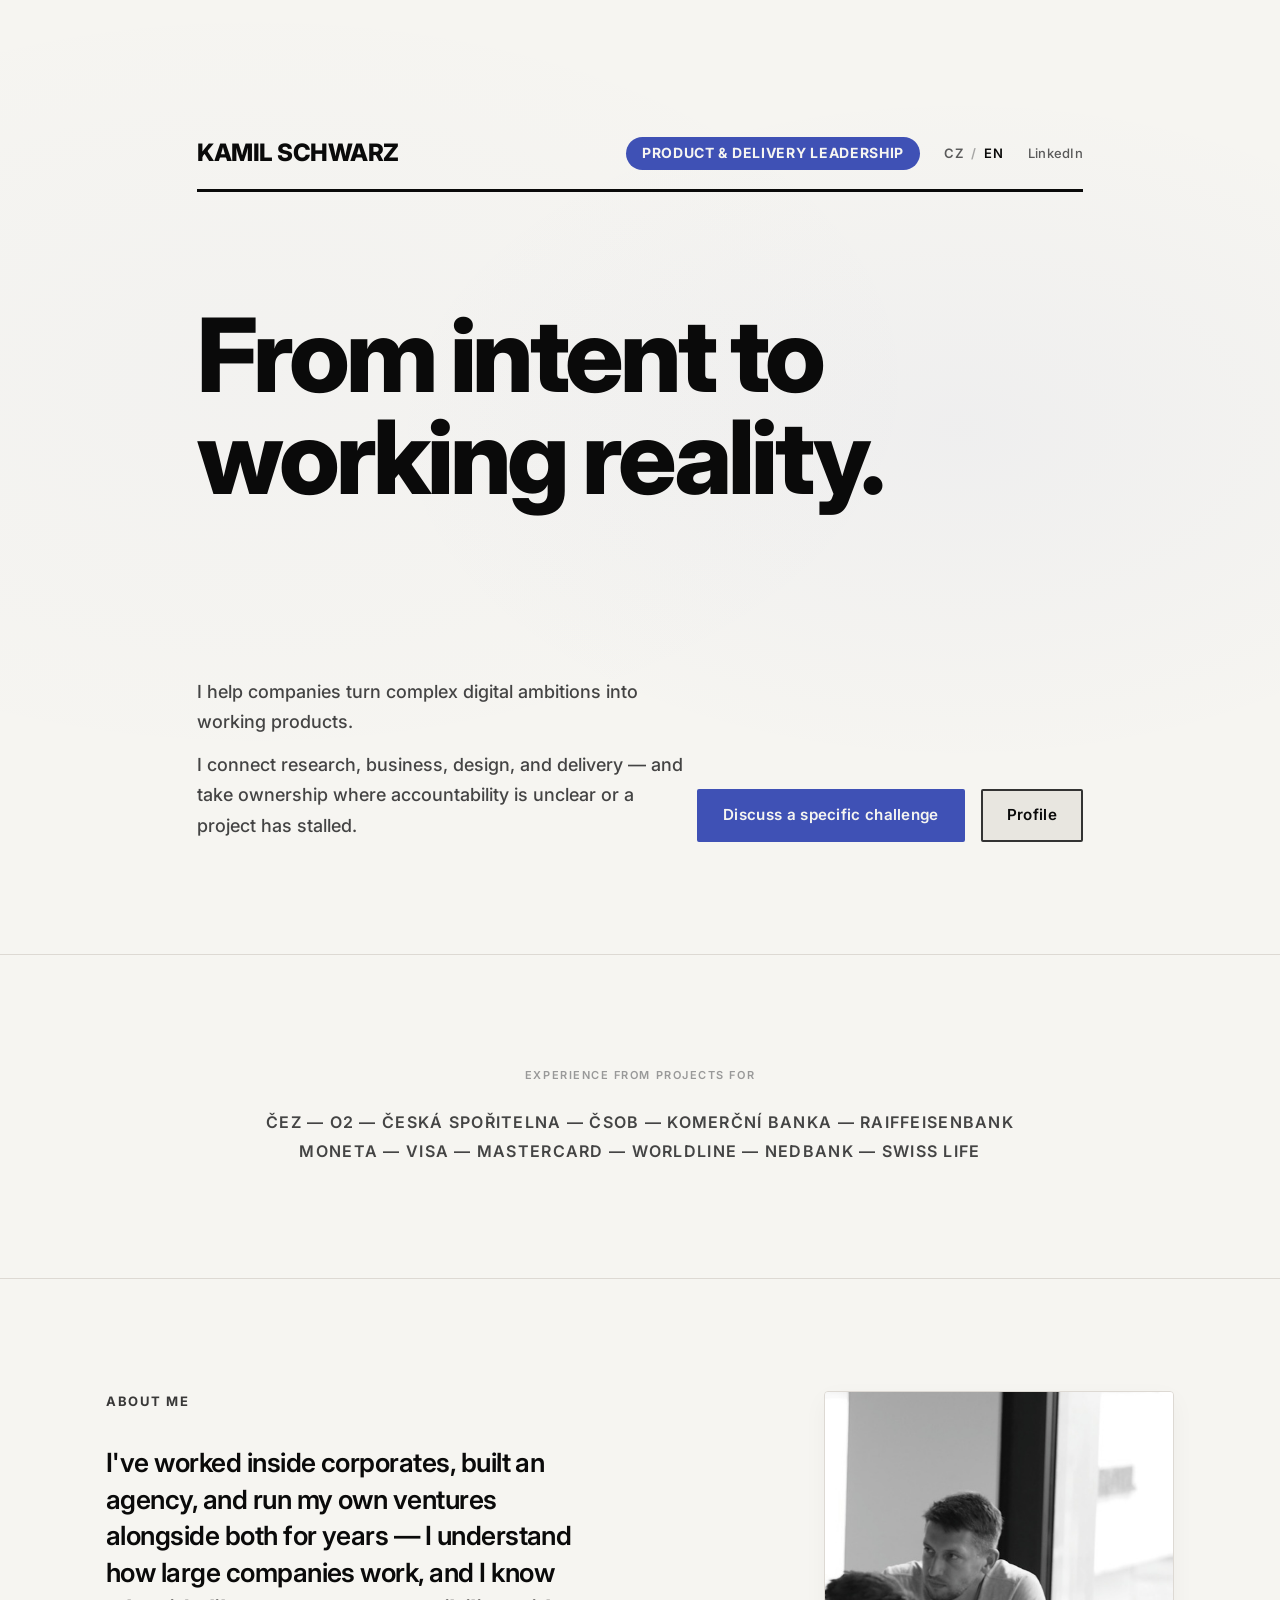
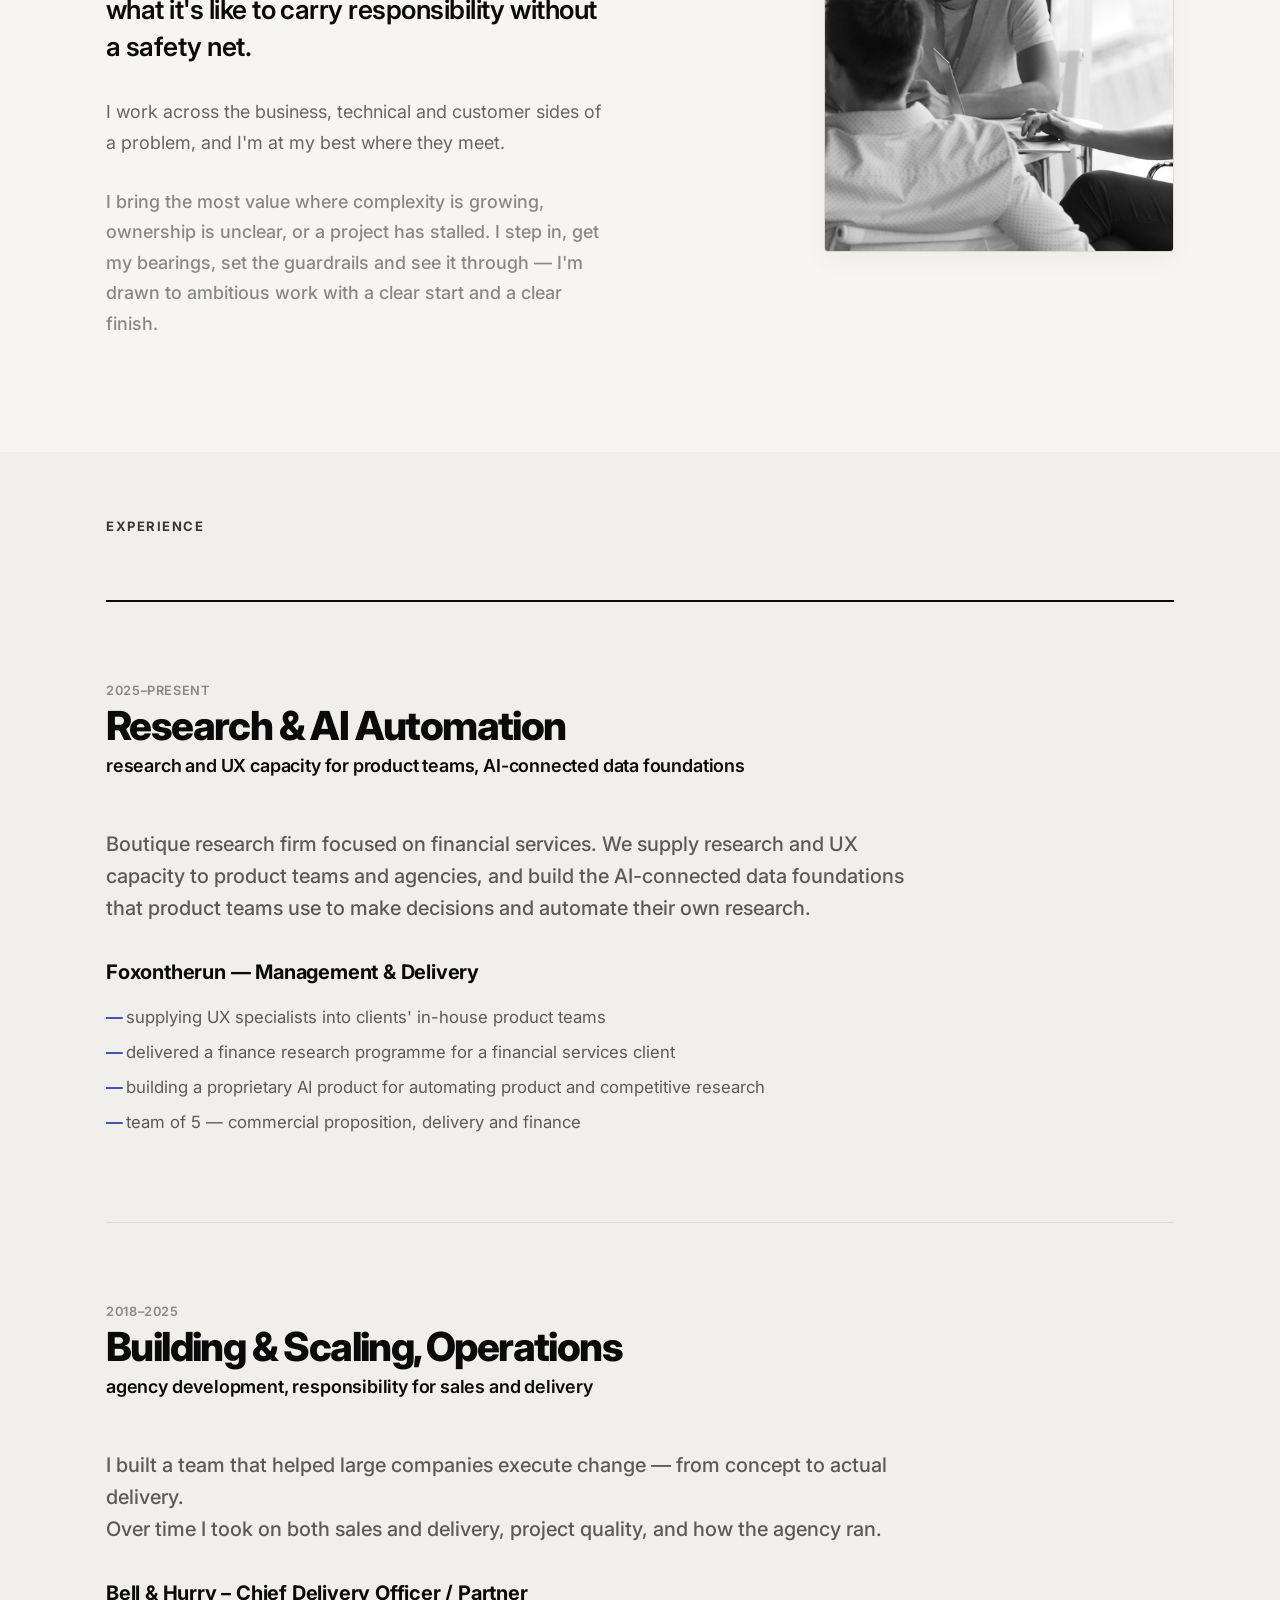
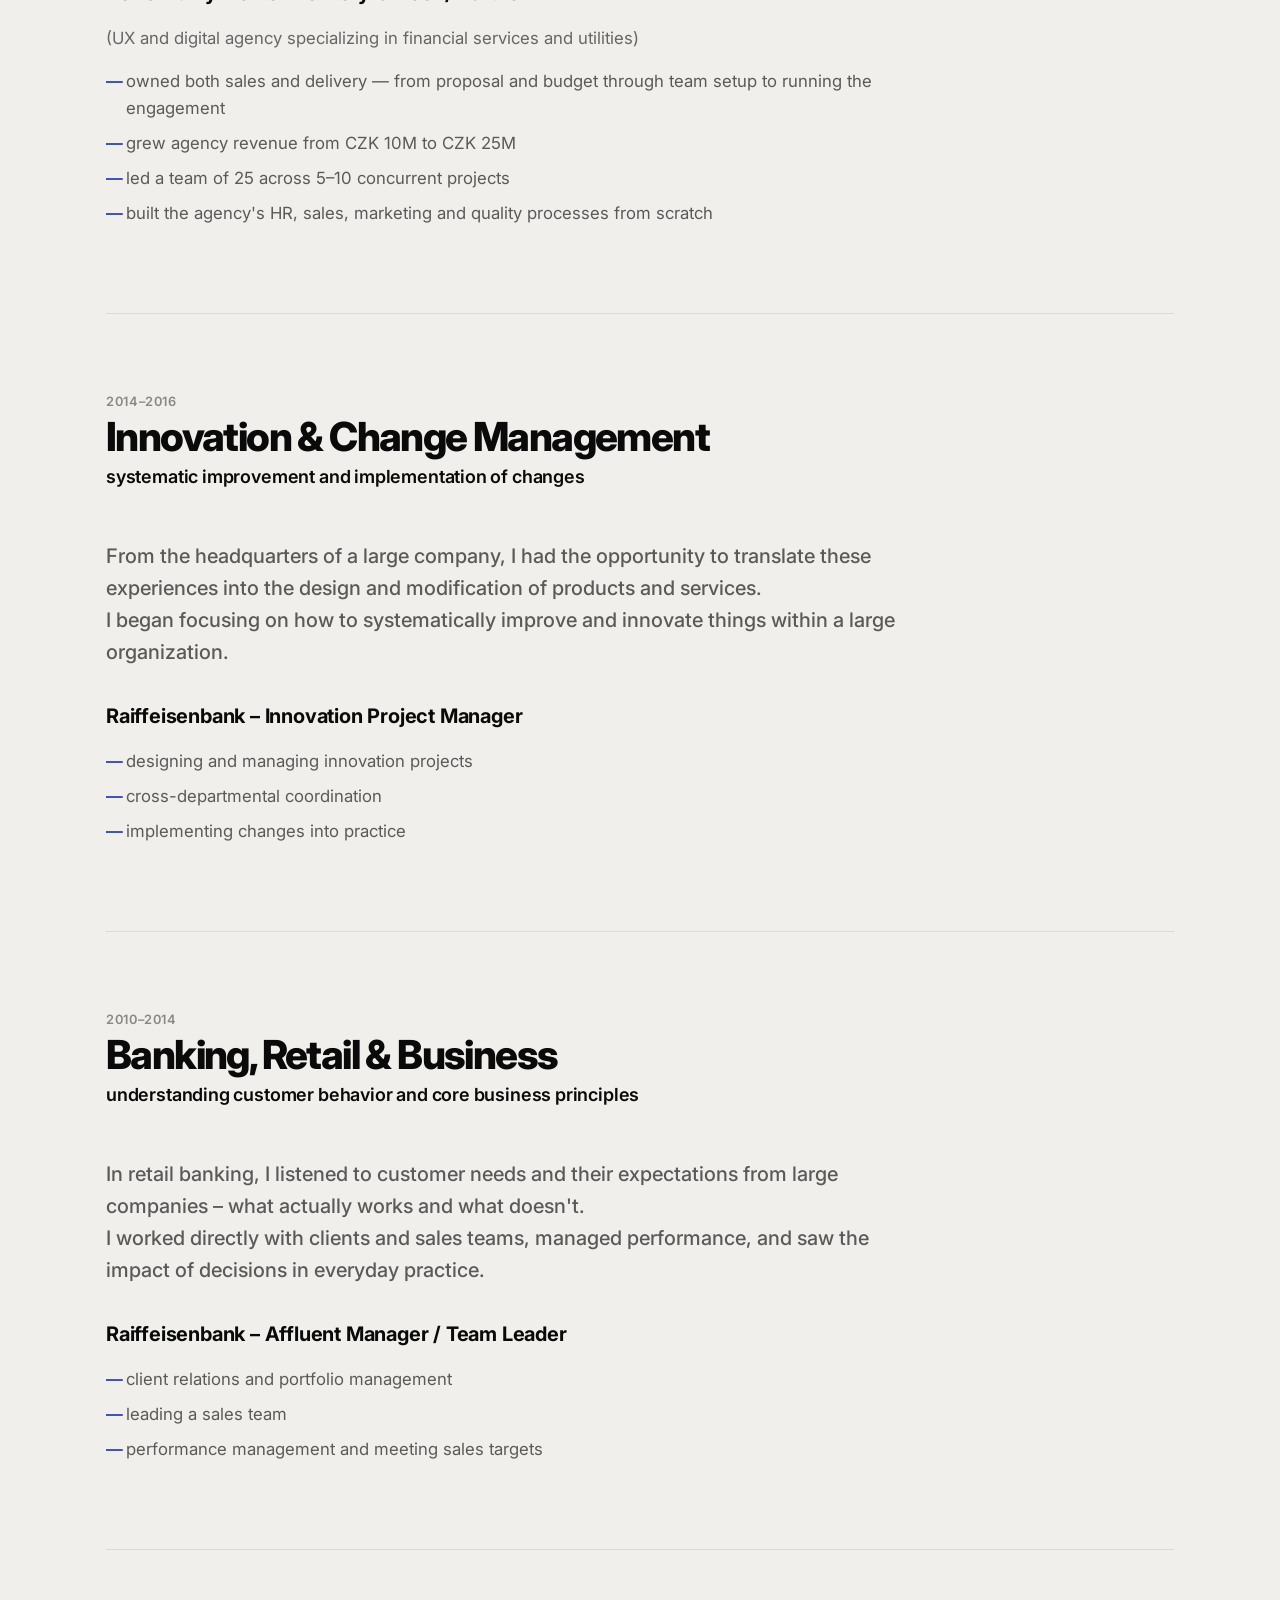
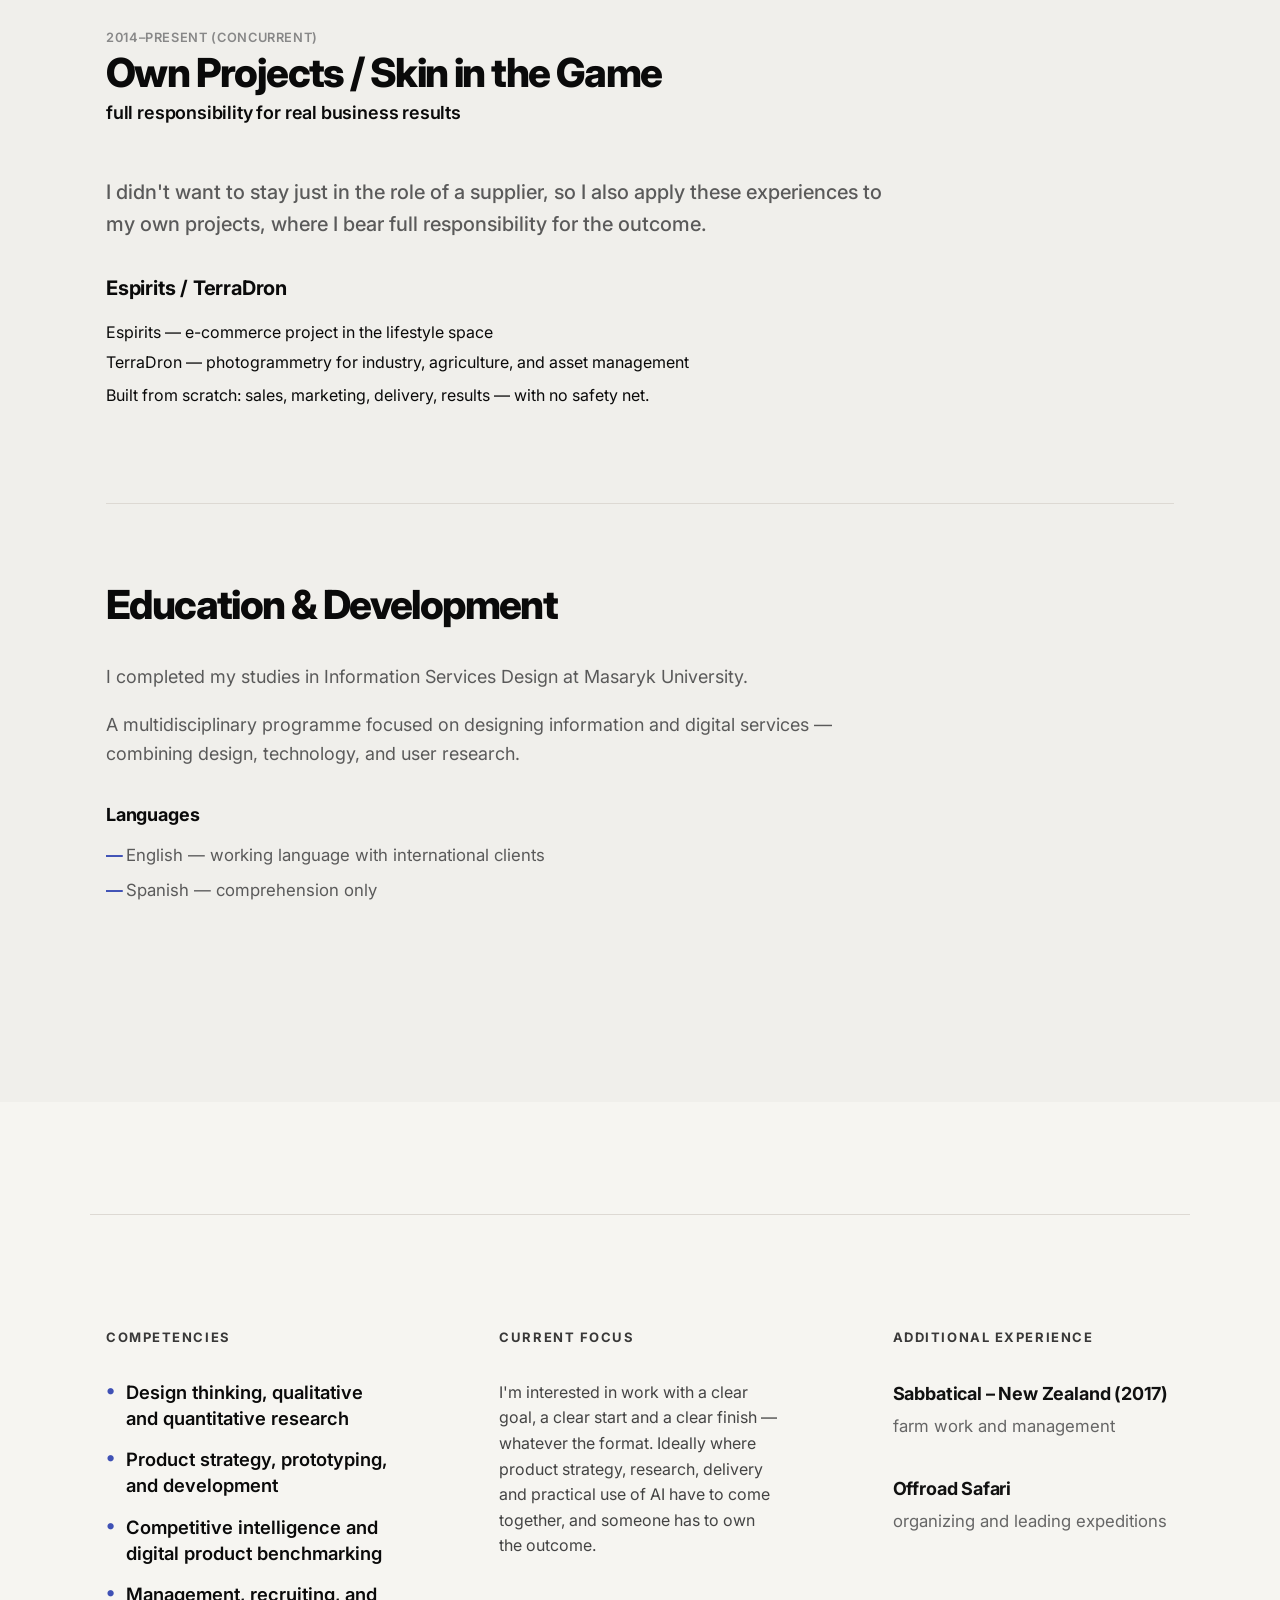
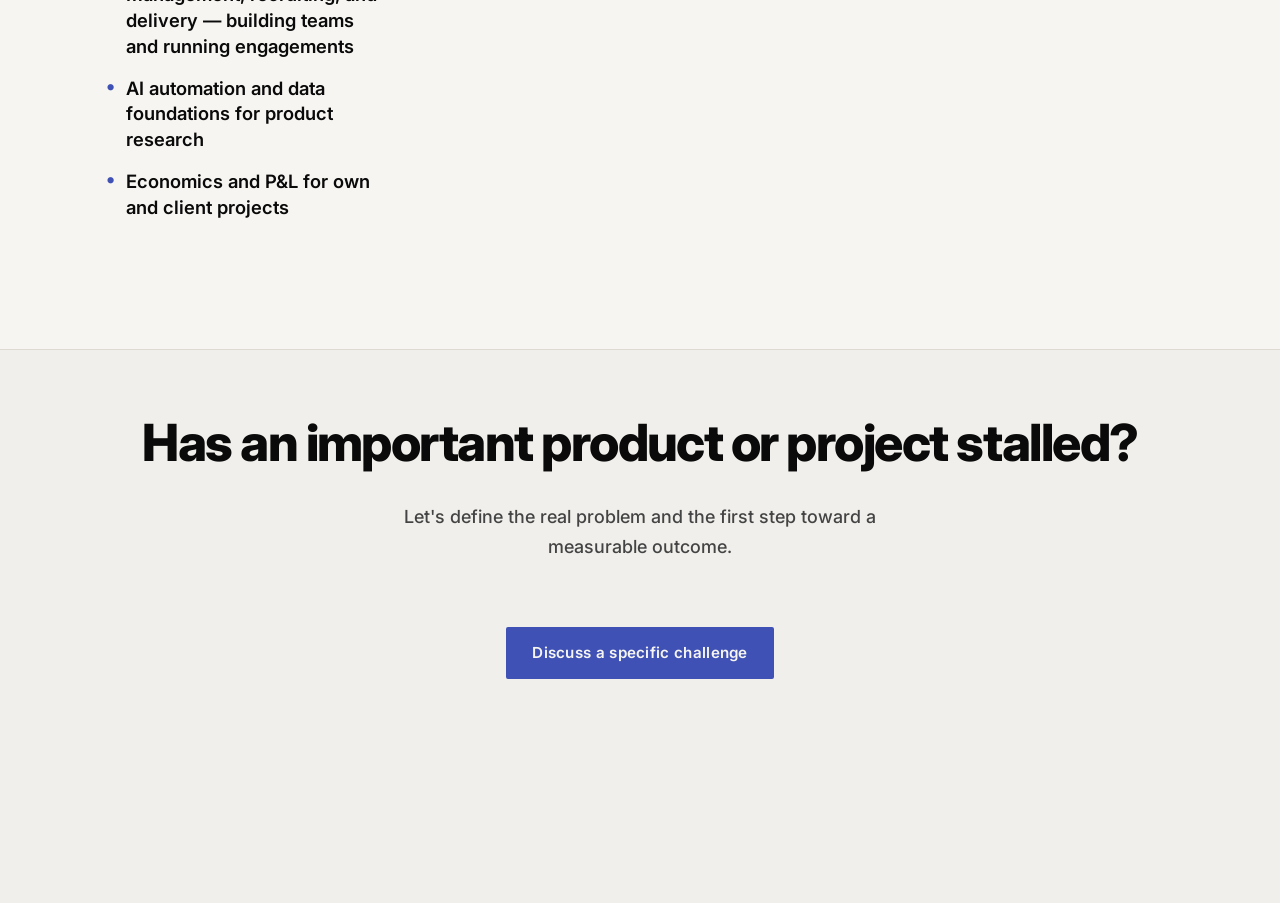
==== en.html @ e29d5cd9 "Přejmenovat titul u Foxontherun, odstranit case-study bullet u Bell & Hurry Titul pozice u Foxonther" ====
<!DOCTYPE html>
<html lang="en">

<head>
    <meta charset="UTF-8">
    <meta name="viewport" content="width=device-width, initial-scale=1.0">
    <title>Kamil Schwarz — From intent to working reality</title>
    <meta name="description"
        content="I help companies turn complex digital ambitions into working products by connecting research, business, design and delivery.">

    <meta property="og:title" content="Kamil Schwarz — From intent to working reality">
    <meta property="og:description"
        content="I help companies turn complex digital ambitions into working products by connecting research, business, design and delivery.">
    <meta property="og:image" content="https://www.kamilschwarz.com/og-image.svg">
    <meta property="og:image:width" content="1200">
    <meta property="og:image:height" content="630">
    <meta property="og:url" content="https://www.kamilschwarz.com/en.html">
    <meta property="og:type" content="website">

    <link rel="preconnect" href="https://fonts.googleapis.com">
    <link rel="preconnect" href="https://fonts.gstatic.com" crossorigin>
    <link href="https://fonts.googleapis.com/css2?family=Inter:wght@400;500;600;700;800&display=swap" rel="stylesheet">
    <link rel="stylesheet" href="style.css">
    <link rel="icon" type="image/svg+xml" href="favicon.svg">
</head>

<body>
    <!-- Hero Section -->
    <section class="section hero" id="hero">
        <div class="container">
            <div class="hero-header">
                <span class="name">Kamil Schwarz</span>
                <div class="header-right">
                    <span class="role-badge">Product & Delivery Leadership</span>
                    <div class="lang-switcher print-hide">
                        <a href="index.html">CZ</a>
                        <span class="separator">/</span>
                        <a href="en.html" class="active">EN</a>
                    </div>
                    <a href="https://www.linkedin.com/in/kamilschwarz/" target="_blank" rel="noopener noreferrer"
                        class="header-link print-hide">LinkedIn</a>
                </div>
            </div>

            <h1 class="headline">From intent to<br>working reality.</h1>

            <div class="hero-footer">
                <div class="hero-desc">
                    <p>I help companies turn complex digital ambitions into working products.</p>
                    <p>I connect research, business, design, and delivery — and take ownership where accountability is
                        unclear or a project has stalled.</p>
                </div>
                <div class="hero-actions print-hide">
                    <a href="mailto:schwarz.kamil@gmail.com?subject=Inquiry from portfolio website"
                        class="btn btn-primary">Discuss a specific challenge</a>
                    <a href="#career" class="btn btn-secondary">Profile</a>
                </div>
            </div>
        </div>
    </section>

    <!-- Credibility Strip -->
    <section class="credibility-strip print-hide">
        <div class="container">
            <p class="credibility-label">Experience from projects for</p>
            <p class="credibility-names">
                <span class="cred-row">ČEZ — O2 — Česká spořitelna — ČSOB — Komerční banka — Raiffeisenbank</span>
                <span class="cred-row-sep"> — </span>
                <span class="cred-row">Moneta — Visa — Mastercard — Worldline — Nedbank — Swiss Life</span>
            </p>
        </div>
    </section>

    <!-- About Section -->
    <section class="section about" id="about">
        <div class="container about-layout">
            <div class="about-text">
                <h2 class="section-title">About me</h2>
                <div class="text-block-large">
                    <p>I've worked inside corporates, built an agency, and run my own ventures alongside both for
                        years — I understand how large companies work, and I know what it's like to carry
                        responsibility without a safety net.</p>
                    <p>I work across the business, technical and customer sides of a problem, and I'm at my best
                        where they meet.</p>
                    <p>I bring the most value where complexity is growing, ownership is unclear, or a project has
                        stalled. I step in, get my bearings, set the guardrails and see it through — I'm drawn to
                        ambitious work with a clear start and a clear finish.</p>
                </div>
            </div>
            <div class="about-photo">
                <img src="kamil-meeting.jpg" alt="Kamil Schwarz portrait">
            </div>
        </div>
    </section>

    <!-- Career / Profesní vývoj -->
    <section class="section career" style="padding-top: var(--space-lg);">
        <div class="container">
            <h2 class="section-title mb-large" id="career">Experience</h2>

            <div class="career-timeline">
                <!-- Block 1: Current role -->
                <div class="career-block">
                    <div class="career-meta">
                        <span class="career-year">2025–present</span>
                        <h3 class="career-topic">Research & AI Automation</h3>
                        <p class="career-sublabel">research and UX capacity for product teams, AI-connected data
                            foundations</p>
                    </div>
                    <div class="career-content">
                        <p class="career-focus">Boutique research firm focused on financial services. We supply
                            research and UX capacity to product teams and agencies, and build the AI-connected data
                            foundations that product teams use to make decisions and automate their own research.</p>

                        <div class="career-role">
                            <h4 class="role-title">Foxontherun — Management & Delivery</h4>
                            <ul class="role-list">
                                <li>supplying UX specialists into clients' in-house product teams</li>
                                <li>delivered a finance research programme for a financial services client</li>
                                <li>building a proprietary AI product for automating product and competitive research
                                </li>
                                <li>team of 5 — commercial proposition, delivery and finance</li>
                            </ul>
                        </div>
                    </div>
                </div>

                <!-- Block 2 -->
                <div class="career-block">
                    <div class="career-meta">
                        <span class="career-year">2018–2025</span>
                        <h3 class="career-topic">Building & Scaling, Operations</h3>
                        <p class="career-sublabel">agency development, responsibility for sales and delivery</p>
                    </div>
                    <div class="career-content">
                        <p class="career-focus">I built a team that helped large companies execute change — from
                            concept to actual delivery.<br>Over time I took on both sales and delivery, project
                            quality, and how the agency ran.</p>

                        <div class="career-role">
                            <h4 class="role-title">Bell & Hurry – Chief Delivery Officer / Partner</h4>
                            <p class="role-description" style="margin-top: 0.25rem;">(UX and digital agency specializing
                                in financial services and utilities)</p>
                            <ul class="role-list">
                                <li>owned both sales and delivery — from proposal and budget through team setup to
                                    running the engagement</li>
                                <li>grew agency revenue from CZK 10M to CZK 25M</li>
                                <li>led a team of 25 across 5–10 concurrent projects</li>
                                <li>built the agency's HR, sales, marketing and quality processes from scratch</li>
                            </ul>
                        </div>
                    </div>
                </div>

                <!-- Block 3 -->
                <div class="career-block">
                    <div class="career-meta">
                        <span class="career-year">2014–2016</span>
                        <h3 class="career-topic">Innovation & Change Management</h3>
                        <p class="career-sublabel">systematic improvement and implementation of changes</p>
                    </div>
                    <div class="career-content">
                        <p class="career-focus">From the headquarters of a large company, I had the opportunity to
                            translate these experiences into the design and modification of products and services.<br>I
                            began focusing on how to systematically improve and innovate things within a large
                            organization.</p>

                        <div class="career-role">
                            <h4 class="role-title">Raiffeisenbank – Innovation Project Manager</h4>
                            <ul class="role-list">
                                <li>designing and managing innovation projects</li>
                                <li>cross-departmental coordination</li>
                                <li>implementing changes into practice</li>
                            </ul>
                        </div>
                    </div>
                </div>

                <!-- Block 4 -->
                <div class="career-block">
                    <div class="career-meta">
                        <span class="career-year">2010–2014</span>
                        <h3 class="career-topic">Banking, Retail & Business</h3>
                        <p class="career-sublabel">understanding customer behavior and core business principles</p>
                    </div>
                    <div class="career-content">
                        <p class="career-focus">In retail banking, I listened to customer needs and their expectations
                            from large companies – what actually works and what doesn't.<br>I worked directly with
                            clients and sales teams, managed performance, and saw the impact of decisions in everyday
                            practice.</p>

                        <div class="career-role">
                            <h4 class="role-title">Raiffeisenbank – Affluent Manager / Team Leader</h4>
                            <ul class="role-list">
                                <li>client relations and portfolio management</li>
                                <li>leading a sales team</li>
                                <li>performance management and meeting sales targets</li>
                            </ul>
                        </div>
                    </div>
                </div>

                <!-- Block 5: Parallel ventures -->
                <div class="career-block">
                    <div class="career-meta">
                        <span class="career-year">2014–present (concurrent)</span>
                        <h3 class="career-topic">Own Projects / Skin in the Game</h3>
                        <p class="career-sublabel">full responsibility for real business results</p>
                    </div>
                    <div class="career-content">
                        <p class="career-focus">I didn't want to stay just in the role of a supplier, so I also apply
                            these experiences to my own projects, where I bear full responsibility for the outcome.</p>

                        <div class="career-role">
                            <h4 class="role-title">Espirits / TerraDron</h4>
                            <div class="role-list" style="padding-left: 0; list-style: none;">
                                <p style="margin-bottom: 0.25rem;">Espirits — e-commerce project in the lifestyle space
                                </p>
                                <p style="margin-bottom: 0.5rem;">TerraDron — photogrammetry for industry,
                                    agriculture, and asset management</p>
                                <p>Built from scratch: sales, marketing, delivery, results — with no safety net.</p>
                            </div>
                        </div>
                    </div>
                </div>
                <!-- Block 6: Education -->
                <div class="career-block education-block">
                    <div class="career-meta">
                        <h3 class="career-topic">Education & Development</h3>
                    </div>
                    <div class="career-content">
                        <div class="text-block-regular">
                            <p>I completed my studies in Information Services Design at Masaryk University.</p>
                            <p>A multidisciplinary programme focused on designing information and digital services —
                                combining design, technology, and user research.</p>
                        </div>

                        <div class="mt-medium">
                            <h4 class="role-title-small">Languages</h4>
                            <ul class="role-list">
                                <li>English — working language with international clients</li>
                                <li>Spanish — comprehension only</li>
                            </ul>
                        </div>
                    </div>
                </div>

            </div>
        </div>
    </section>

    <!-- Skills, Details & Focus -->
    <section class="section skills-section" id="skills">
        <div class="container skills-grid">
            <div class="cap-group page-break-avoid">
                <h2 class="section-title">Competencies</h2>
                <ul class="clean-bullet-list">
                    <li>Design thinking, qualitative and quantitative research</li>
                    <li>Product strategy, prototyping, and development</li>
                    <li>Competitive intelligence and digital product benchmarking</li>
                    <li>Management, recruiting, and delivery — building teams and running engagements</li>
                    <li>AI automation and data foundations for product research</li>
                    <li>Economics and P&L for own and client projects</li>
                </ul>
            </div>

            <div class="cap-group page-break-avoid">
                <h2 class="section-title">Current Focus</h2>
                <div style="margin-top: 1rem; color: var(--color-text-body, #444); line-height: 1.6;">
                    <p>I'm interested in work with a clear goal, a clear start and a clear finish — whatever the
                        format. Ideally where product strategy, research, delivery and practical use of AI have to
                        come together, and someone has to own the outcome.</p>
                </div>
            </div>

            <div class="cap-group page-break-avoid">
                <h2 class="section-title">Additional Experience</h2>
                <div class="exp-item">
                    <h4 class="role-title-small">Sabbatical – New Zealand (2017)</h4>
                    <p class="role-description">farm work and management</p>
                </div>
                <div class="exp-item">
                    <h4 class="role-title-small">Offroad Safari</h4>
                    <p class="role-description">organizing and leading expeditions</p>
                </div>
            </div>
        </div>
    </section>

    <!-- Contact Section -->
    <section class="section contact" id="contact">
        <div class="container text-center page-break-avoid">
            <h2 class="headline-medium">Has an important product or project stalled?</h2>
            <div class="hero-desc" style="margin: 1.5rem auto 2.5rem; text-align: center; max-width: none;">
                <p style="margin: 0 auto; color: #444; font-weight: 500;">Let's define the real problem and the first
                    step toward a measurable outcome.</p>
            </div>
            <div class="contact-links print-hide">
                <a href="mailto:schwarz.kamil@gmail.com?subject=Inquiry from portfolio website"
                    class="btn btn-primary btn-large">Discuss a specific challenge</a>
            </div>
            <div class="print-only">
                <p>schwarz.kamil@gmail.com | linkedin.com/in/kamilschwarz</p>
            </div>
        </div>
    </section>

    <script>
        // Reveal on Scroll
        const observer = new IntersectionObserver((entries) => {
            entries.forEach(entry => {
                if (entry.isIntersecting) {
                    entry.target.classList.add('visible');
                    observer.unobserve(entry.target); // Reveal only once
                }
            });
        }, { threshold: 0.1, rootMargin: '0px 0px -50px 0px' });

        document.querySelectorAll('.section:not(.hero)').forEach(section => {
            section.classList.add('reveal');
            observer.observe(section);
        });

        // Hero Headline Subtle Parallax
        const headline = document.querySelector('.headline');
        let requestRef;
        let mouseX = 0; let mouseY = 0;

        document.addEventListener('mousemove', (e) => {
            // Keep the movement extremely subtle, max a few pixels to prevent distraction
            mouseX = (window.innerWidth / 2 - e.pageX) / 90;
            mouseY = (window.innerHeight / 2 - e.pageY) / 90;
            if (!requestRef) {
                requestRef = requestAnimationFrame(updateParallax);
            }
        });

        function updateParallax() {
            headline.style.transform = `translate3d(${mouseX}px, ${mouseY}px, 0)`;
            requestRef = null;
        }
    </script>
</body>

</html>
---- style.css ----
/* Custom Properties */
:root {
    --bg-color: #f6f5f1;
    --bg-alt: #f0efeb;
    --text-color: #0a0a0a;
    --text-muted: #5a5a5a;
    --accent-color: #3F51B5;
    --accent-hover: #3344A0;
    --accent-subtle: rgba(63, 81, 181, 0.10);
    --border-color: #ddd9d3;

    --space-xs: 0.5rem;
    --space-sm: 1rem;
    --space-md: 2rem;
    --space-lg: 4rem;
    --space-xl: 7rem;

    --font-sans: 'Inter', -apple-system, BlinkMacSystemFont, "Segoe UI", Roboto, Helvetica, Arial, sans-serif;
}

/* Reset and Base */
* {
    margin: 0;
    padding: 0;
    box-sizing: border-box;
}

html {
    scroll-behavior: smooth;
}

body {
    font-family: var(--font-sans);
    background-color: var(--bg-color);
    color: var(--text-color);
    line-height: 1.6;
    -webkit-font-smoothing: antialiased;
    -moz-osx-font-smoothing: grayscale;
}

p {
    margin-bottom: 1rem;
}

a {
    color: inherit;
    text-decoration: none;
}

/* Typography */
.headline {
    font-size: clamp(3.5rem, 8vw, 7.5rem);
    font-weight: 800;
    line-height: 1.0;
    letter-spacing: -0.04em;
    margin-bottom: calc(var(--space-xl) * 1.5);
    max-width: 900px;
    will-change: transform;
    transition: transform 0.35s cubic-bezier(0.2, 0.8, 0.2, 1), letter-spacing 0.4s ease;
}

.headline:hover {
    letter-spacing: -0.035em;
}

.headline-medium {
    font-size: clamp(2rem, 4vw, 3.5rem);
    font-weight: 800;
    line-height: 1.1;
    letter-spacing: -0.03em;
    margin-bottom: var(--space-md);
}

.section-title {
    font-size: 0.8125rem;
    text-transform: uppercase;
    letter-spacing: 0.12em;
    font-weight: 700;
    color: var(--text-color);
    /* Increased contrast */
    margin-bottom: var(--space-md);
    opacity: 0.8;
    scroll-margin-top: 4rem;
    /* Ensures headers don't hit the top of the viewport */
}

.mb-large {
    margin-bottom: var(--space-lg);
}

.mb-medium {
    margin-bottom: var(--space-md);
}

.mt-medium {
    margin-top: var(--space-md);
}

/* Layout */
.container {
    max-width: 1100px;
    margin: 0 auto;
    padding: 0 var(--space-sm);
}

.section {
    padding: var(--space-xl) 0;
}

.layout-split {
    display: flex;
    gap: var(--space-xl);
}

.split-left {
    flex: 1;
}

.split-right {
    flex: 2;
}

@media (max-width: 900px) {
    .layout-split {
        flex-direction: column;
        gap: var(--space-lg);
    }
}

/* Base text */
.text-block-large {
    max-width: 500px;
    /* Refined width */
}

.text-block-large p {
    font-size: 1.125rem;
    /* Following paragraphs smaller */
    font-weight: 400;
    line-height: 1.7;
    /* Increased line-height */
    color: #666;
    /* Secondary paragraph color */
    margin-bottom: 1.75rem;
    /* ~28px vertical rhythm */
}

.text-block-large p:first-child {
    font-size: clamp(1.35rem, 2.2vw, 1.65rem);
    font-weight: 600;
    /* Semi-bold */
    line-height: 1.4;
    letter-spacing: -0.02em;
    color: var(--text-color);
    /* Dominant */
    margin-bottom: 2rem;
}

.text-block-large p:last-child {
    font-weight: 500;
    color: #888;
    /* Conclusion visually lighter */
    margin-bottom: 0;
}

.text-block-regular p {
    font-size: 1.125rem;
    color: var(--text-muted);
    margin-bottom: 1.25rem;
}

/* Subtle keyword hover */
.text-keyword {
    transition: color 0.25s ease;
    cursor: default;
}

.text-keyword:hover {
    color: var(--accent-color);
}

/* Hero */
.hero {
    min-height: 65vh;
    display: flex;
    flex-direction: column;
    justify-content: flex-start;
    padding-top: calc(var(--space-xl) * 1.2);
    position: relative;
    background: radial-gradient(ellipse 70% 55% at 75% 45%, rgba(63, 81, 181, 0.04) 0%, transparent 65%),
        radial-gradient(ellipse 80% 60% at 20% 40%, rgba(63, 81, 181, 0.02) 0%, transparent 70%),
        var(--bg-color);
}

.hero-separator {
    height: 1px;
    background: linear-gradient(90deg, transparent, rgba(44, 62, 80, 0.15), transparent);
    margin: 0;
    border: none;
}

/* Credibility Strip */
.credibility-strip {
    padding: calc(var(--space-lg) * 1.75) 0;
    text-align: center;
    background-color: var(--bg-color);
    border-top: 1px solid var(--border-color);
    border-bottom: 1px solid var(--border-color);
}

.credibility-label {
    font-size: 0.6875rem;
    text-transform: uppercase;
    letter-spacing: 0.14em;
    font-weight: 600;
    color: #999;
    margin-bottom: 1.5rem;
}

.credibility-names {
    font-size: 1rem; /* Reduced by ~13% */
    letter-spacing: 0.08em;
    text-transform: uppercase;
    font-weight: 600;
    color: #444;
    line-height: 1.8;
    margin-bottom: 0;
}

.cred-row {
    display: block;
}

.cred-row-sep {
    display: none;
}

@media (max-width: 900px) {
    .credibility-names {
        line-height: 2;
    }
    .cred-row, .cred-row-sep {
        display: inline;
    }
}

.hero-header {
    display: flex;
    justify-content: space-between;
    align-items: center;
    margin-bottom: var(--space-xl);
    border-bottom: 3px solid var(--text-color);
    padding-bottom: var(--space-sm);
}

.header-right {
    display: flex;
    align-items: center;
    gap: 1.5rem;
}

.lang-switcher {
    font-size: 0.8125rem;
    font-weight: 600;
    letter-spacing: 0.05em;
    color: var(--text-muted);
}

.lang-switcher a {
    color: inherit;
    text-decoration: none;
    transition: color 0.2s ease;
}

.lang-switcher a:hover {
    color: var(--accent-color);
}

.lang-switcher a.active {
    color: var(--text-color);
}

.lang-switcher .separator {
    margin: 0 0.25rem;
    opacity: 0.5;
}

.header-link {
    font-size: 0.8125rem;
    font-weight: 500;
    color: var(--text-muted);
    text-decoration: none;
    transition: color 0.2s ease;
    letter-spacing: 0.02em;
}

.header-link:hover {
    color: var(--accent-color);
}

.hero-header .name {
    font-weight: 800;
    font-size: 1.5rem;
    letter-spacing: -0.02em;
    text-transform: uppercase;
}

.hero-header .role-badge {
    font-size: 0.875rem;
    font-weight: 700;
    text-transform: uppercase;
    letter-spacing: 0.05em;
    background: var(--accent-color);
    color: #f6f5f1;
    padding: 0.35rem 1rem;
    border-radius: 100px;
}

.hero-footer {
    display: flex;
    justify-content: space-between;
    align-items: flex-end;
    margin-top: var(--space-lg);
}

.hero-desc p {
    max-width: 500px;
    font-size: 1.125rem;
    font-weight: 500;
    color: #444;
    line-height: 1.7;
    margin-bottom: 0.75rem;
}

.hero-desc p:last-child {
    margin-bottom: 0;
}

.hero-actions {
    display: flex;
    gap: 1rem;
}

@media (max-width: 900px) {
    .hero-footer {
        flex-direction: column;
        align-items: flex-start;
        gap: var(--space-lg);
    }
}

/* About Section Additions */
.about-layout {
    display: flex;
    align-items: flex-start;
    justify-content: space-between;
    gap: var(--space-xl);
}

.about-text {
    flex: 1;
    max-width: 500px;
}

.about-photo {
    flex: 0 0 auto;
}

.about-photo img {
    display: block;
    width: 350px;
    height: auto;
    border-radius: 4px; /* subtle and minimal */
    border: 1px solid var(--border-color); /* subtle soft neutral gray outline */
    box-shadow: 0 8px 24px rgba(0, 0, 0, 0.04);
}

@media (max-width: 900px) {
    .about-layout {
        flex-direction: column;
        gap: 0;
    }
    
    .about-text {
        display: contents;
    }
    
    .about-text .section-title {
        order: 1;
        width: 100%;
        margin-bottom: var(--space-md);
    }
    
    .about-photo {
        order: 2;
        width: 100%;
        margin-bottom: var(--space-lg);
    }
    
    .about-text .text-block-large {
        order: 3;
        width: 100%;
    }
    
    .about-photo img {
        width: 100%;
        max-width: 100%;
    }
}

/* Section Tonal Variation */
.about {
    background-color: var(--bg-color);
}

.career {
    background-color: var(--bg-alt);
}

.skills-section {
    background-color: var(--bg-color);
}

.contact {
    background-color: var(--bg-alt);
}

/* Career Timeline */
.career-timeline {
    display: flex;
    flex-direction: column;
    border-top: 2px solid var(--text-color);
}

@media (hover: hover) {

    /* Subtle fade on sibling elements for a premium editorial feel */
    .career-timeline:hover .career-block:not(:hover) {
        opacity: 0.2;
    }

    .career-block {
        transition: opacity 0.15s ease-out;
    }
}

.career-block {
    display: flex;
    flex-direction: column;
    gap: var(--space-md);
    padding: calc(var(--space-xl) * 1.25) 0;
    border-bottom: 1px solid var(--border-color);
}

@media (max-width: 1280px) {
    .career-block {
        padding: calc(var(--space-xl) * 0.7) 0;
    }
}

.education-block {
    border-bottom: none;
}

.career-meta {
    display: flex;
    flex-direction: column;
}

.career-year {
    font-size: 0.8rem;
    font-weight: 600;
    color: #888;
    letter-spacing: 0.05em;
    text-transform: uppercase;
    margin-bottom: 0.15rem;
}

.career-topic {
    font-size: 2.5rem;
    font-weight: 800;
    line-height: 1.1;
    letter-spacing: -0.04em;
    margin-bottom: 0.25rem;
    color: var(--text-color);
}

.career-sublabel {
    font-size: 1.125rem;
    font-weight: 600;
    color: var(--text-color);
    margin-bottom: var(--space-sm);
    letter-spacing: -0.01em;
}

.career-content {
    max-width: 800px;
}

.career-focus {
    font-size: 1.25rem;
    font-weight: 500;
    line-height: 1.6;
    color: var(--text-muted);
    margin-bottom: var(--space-md);
}

.career-role {
    margin-top: var(--space-md);
}

.role-title {
    font-size: 1.25rem;
    font-weight: 700;
    margin-bottom: 1rem;
    letter-spacing: -0.01em;
}

.role-title-small {
    font-size: 1.125rem;
    font-weight: 700;
    margin-bottom: 0.75rem;
    letter-spacing: -0.01em;
}

.role-list {
    list-style: none;
    margin-left: 0;
}

.role-list li {
    position: relative;
    padding-left: 1.25rem;
    margin-bottom: 0.5rem;
    color: var(--text-muted);
    font-size: 1.05rem;
}

.role-list li::before {
    content: "—";
    position: absolute;
    left: 0;
    color: var(--accent-color);
    font-weight: bold;
}

/* Skills Grid Bottom Section */
.skills-grid {
    display: grid;
    grid-template-columns: 1fr 1fr 1fr;
    gap: var(--space-xl);
    border-top: 1px solid var(--border-color);
    padding-top: var(--space-xl);
}

.skills-grid .section-title {
    font-size: 0.8125rem;
    text-transform: uppercase;
    letter-spacing: 0.12em;
    font-weight: 700;
    color: var(--text-color);
    margin-bottom: 2rem;
    opacity: 0.8;
}

.clean-bullet-list {
    list-style: none;
}

.clean-bullet-list li {
    position: relative;
    padding-left: 1.25rem;
    margin-bottom: 1rem;
    font-size: 1.15rem;
    font-weight: 600;
    color: var(--text-color);
    line-height: 1.4;
}

.clean-bullet-list li::before {
    content: "•";
    position: absolute;
    left: 0;
    color: var(--accent-color);
    font-weight: bold;
    font-size: 1.25rem;
    line-height: 1;
}

.exp-item {
    margin-bottom: 2.25rem;
}

.exp-item .role-title-small {
    color: #111;
    font-weight: 700;
    margin-bottom: 0.25rem;
}

.role-description {
    font-size: 1.05rem;
    color: #666;
    line-height: 1.6;
}

.skills-grid .role-list li {
    color: var(--text-color);
    font-weight: 500;
}

@media (max-width: 900px) {
    .skills-grid {
        grid-template-columns: 1fr;
        gap: var(--space-lg);
    }
}

/* Buttons */
.btn {
    display: inline-flex;
    align-items: center;
    justify-content: center;
    padding: 0.75rem 1.5rem;
    font-weight: 600;
    border-radius: 2px;
    transition: all 0.3s cubic-bezier(0.2, 0.8, 0.2, 1);
    font-size: 0.95rem;
    letter-spacing: 0.02em;
}

.btn-primary {
    background: var(--accent-color);
    color: #f6f5f1;
    border: 2px solid var(--accent-color);
}

.btn-primary:hover {
    background: var(--accent-hover);
    border-color: var(--accent-hover);
    transform: translateY(-1px);
    box-shadow: 0 4px 12px rgba(63, 81, 181, 0.20);
}

.btn-secondary {
    background: #e8e6e0;
    color: var(--text-color);
    border: 2px solid #333333;
}

.btn-secondary:hover {
    border-color: var(--accent-color);
    color: var(--accent-color);
    transform: translateY(-1px);
}

/* Animation & Interaction Classes */
.reveal {
    opacity: 0;
    transform: translateY(24px);
    transition: opacity 0.8s cubic-bezier(0.2, 0.8, 0.2, 1), transform 0.8s cubic-bezier(0.2, 0.8, 0.2, 1);
}

.reveal.visible {
    opacity: 1;
    transform: translateY(0);
}

/* Contact Section */
.contact {
    padding: var(--space-lg) 0 calc(var(--space-xl) * 2) 0;
    border-top: 1px solid var(--border-color);
}

.text-center {
    text-align: center;
}

.contact-links {
    display: flex;
    justify-content: center;
    margin-top: var(--space-lg);
}

/* Print Styles */
.print-only {
    display: none;
}

@media print {
    :root {
        --bg-color: #ffffff;
        --space-xl: 3rem;
        --space-lg: 2rem;
    }

    body {
        font-size: 10pt;
        background: #fff;
        color: #000;
    }

    * {
        -webkit-print-color-adjust: exact !important;
        print-color-adjust: exact !important;
    }

    .print-hide {
        display: none !important;
    }

    .print-only {
        display: block !important;
        margin-top: 2rem;
        font-weight: 700;
        font-size: 1.1rem;
    }

    .section {
        padding: 2rem 0;
        page-break-inside: auto;
    }

    .career-block {
        page-break-inside: avoid;
    }

    .skills-grid {
        page-break-inside: avoid;
        border-top: 2px solid #000;
    }

    .contact {
        border-top: 2px solid #000;
        page-break-inside: avoid;
    }

    .hero {
        min-height: auto;
        padding-top: 1rem;
    }

    .hero-header {
        border-bottom-width: 2px;
        margin-bottom: 2rem;
    }

    .container {
        max-width: 100%;
        padding: 0;
    }

    .headline {
        font-size: 36pt;
        margin-bottom: 1.5rem;
    }

    .career-role {
        border: 1px solid #ccc;
    }

    .career-timeline {
        border-top-width: 2px;
    }

    .page-break-avoid {
        page-break-inside: avoid;
    }
}

@media (max-width: 640px) {

    .hero-header {
        flex-direction: column;
        align-items: flex-start;
        gap: 0.6rem;
    }

    .header-right {
        flex-direction: column;
        align-items: flex-start;
        gap: 0.4rem;
    }

    .role-badge {
        margin-top: 0.25rem;
    }

}
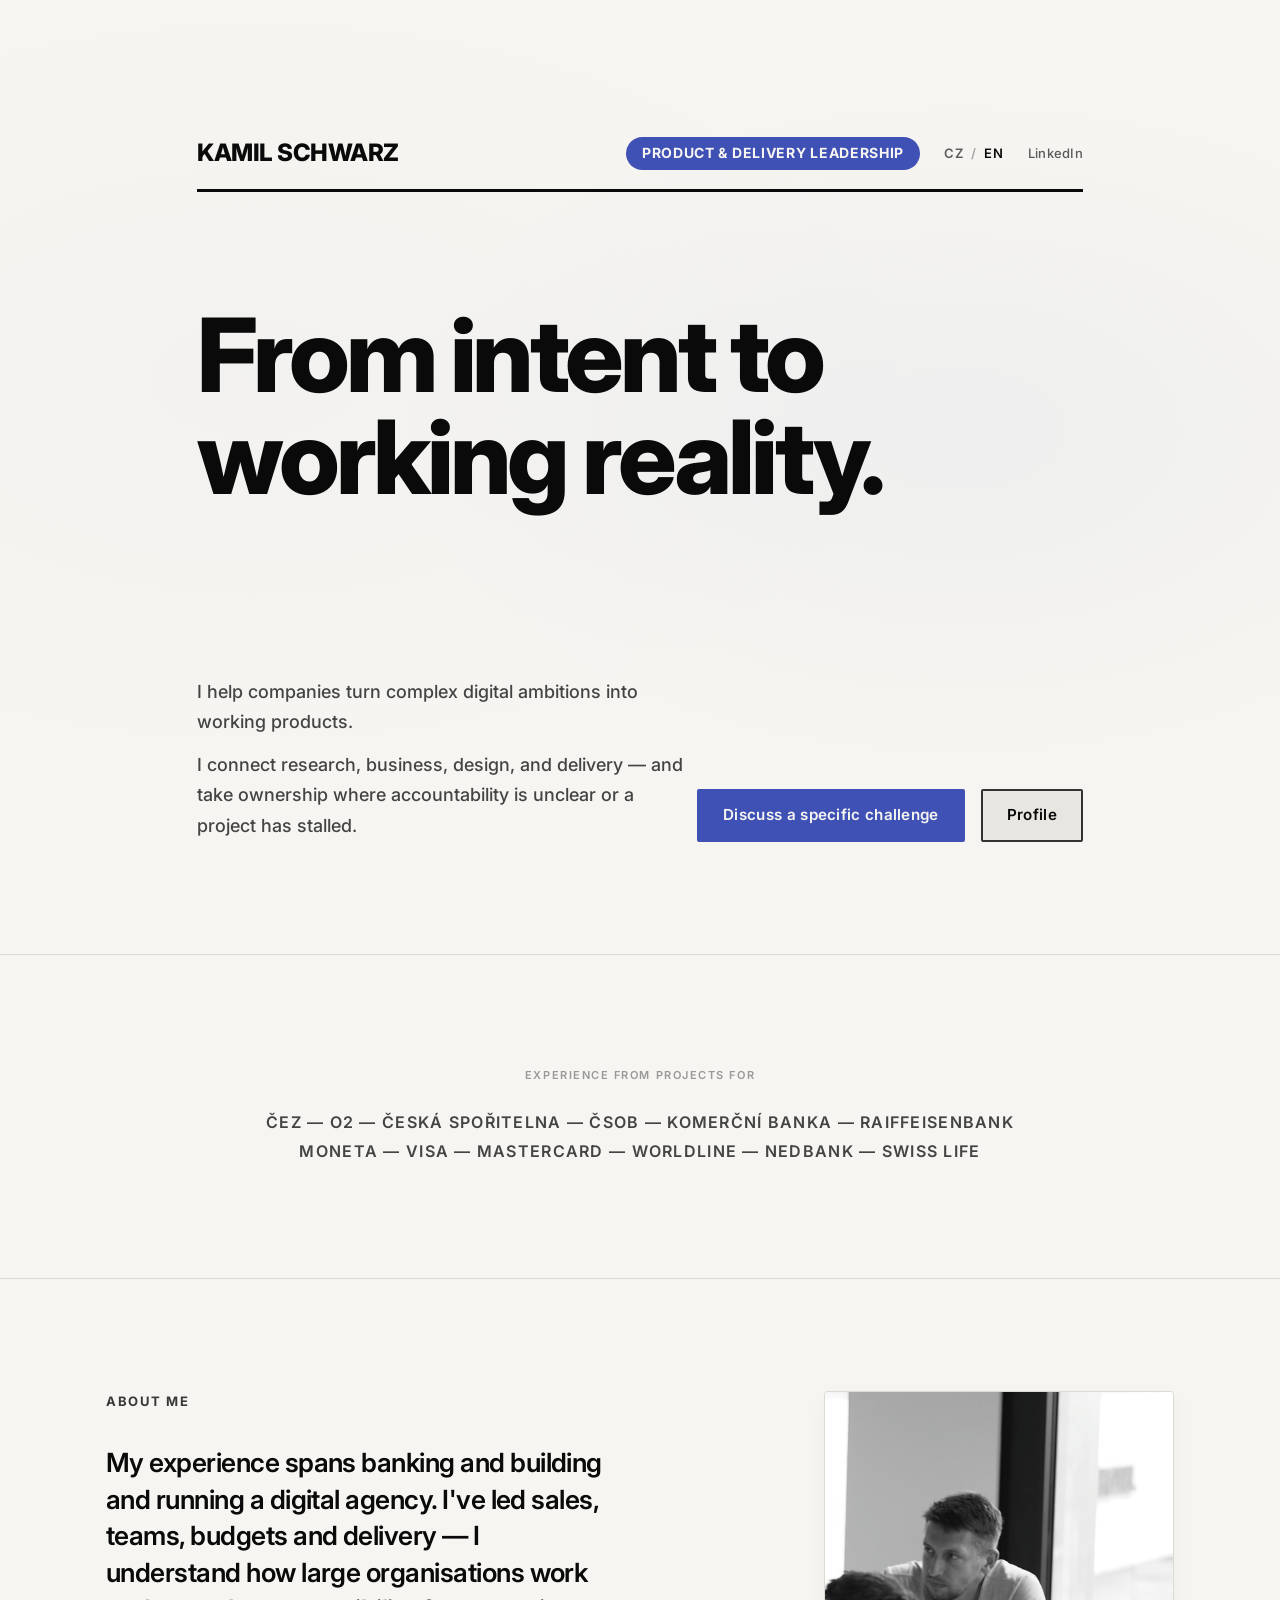
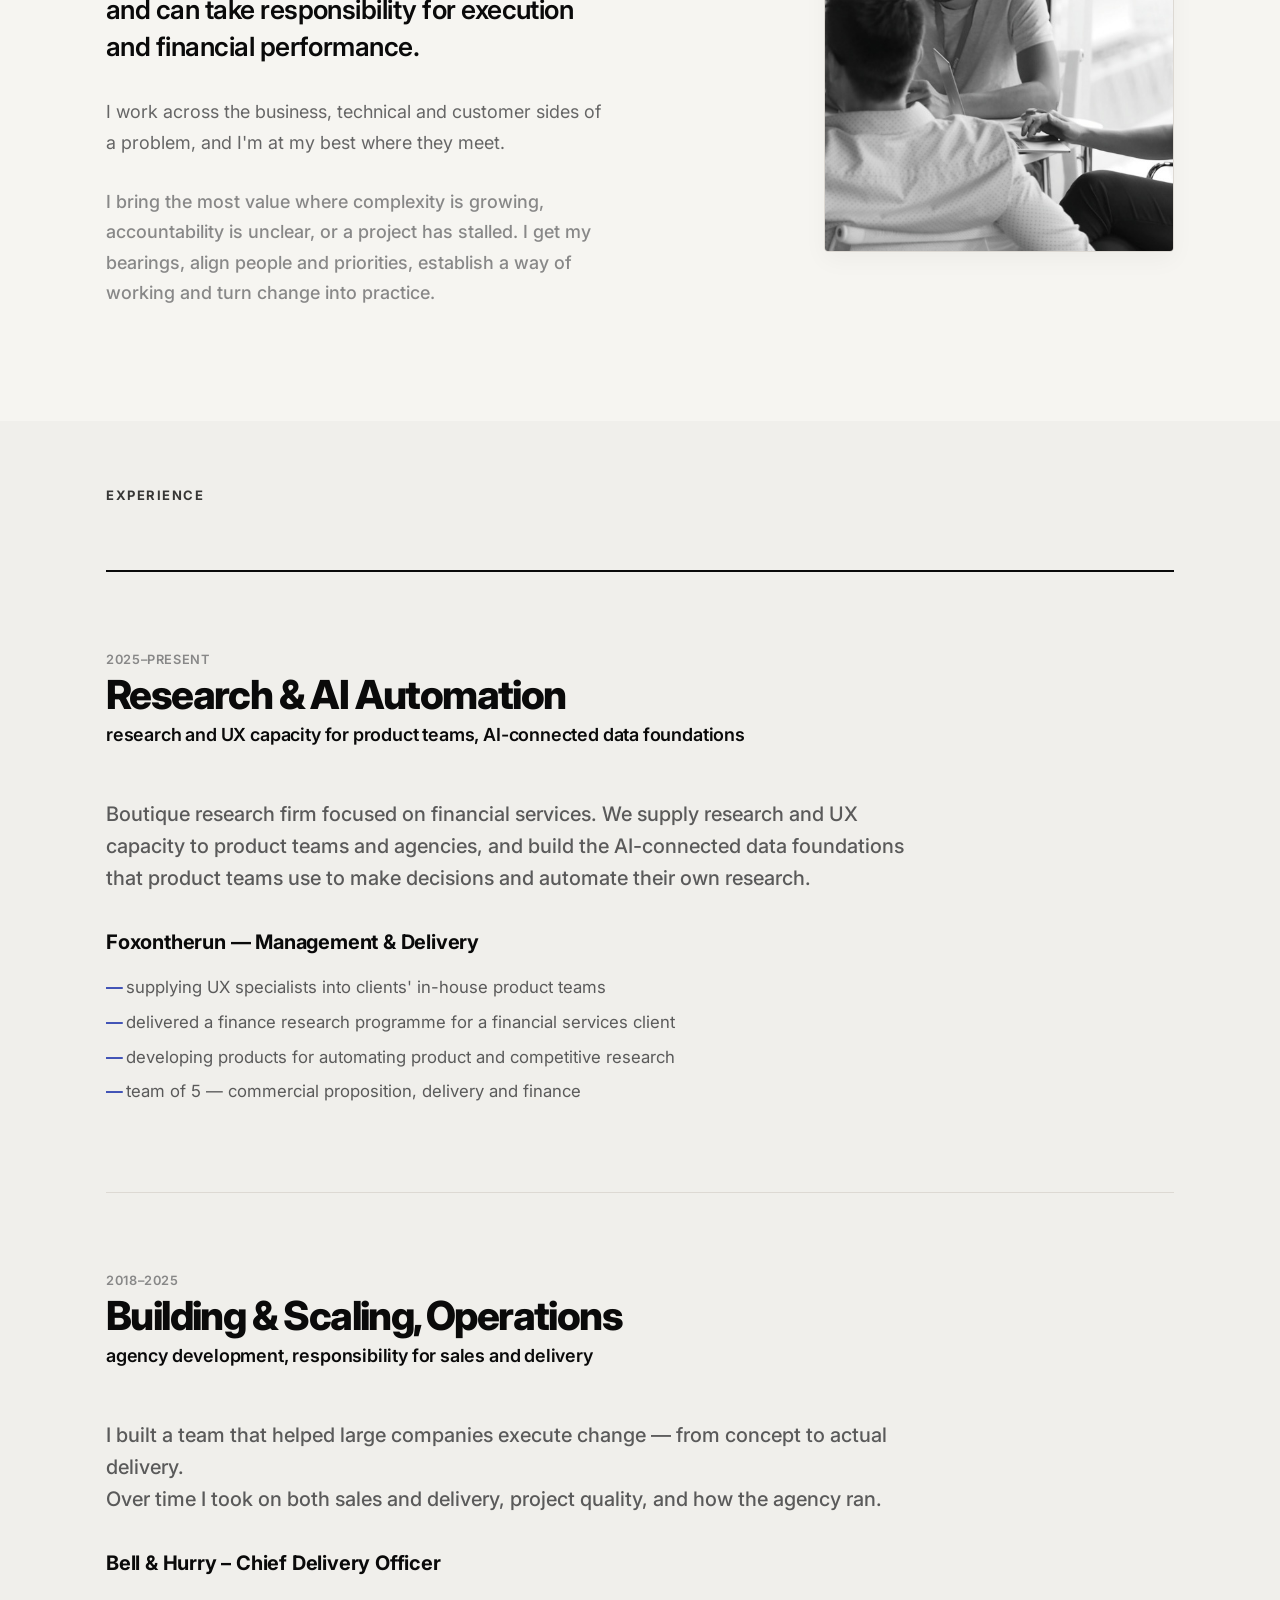
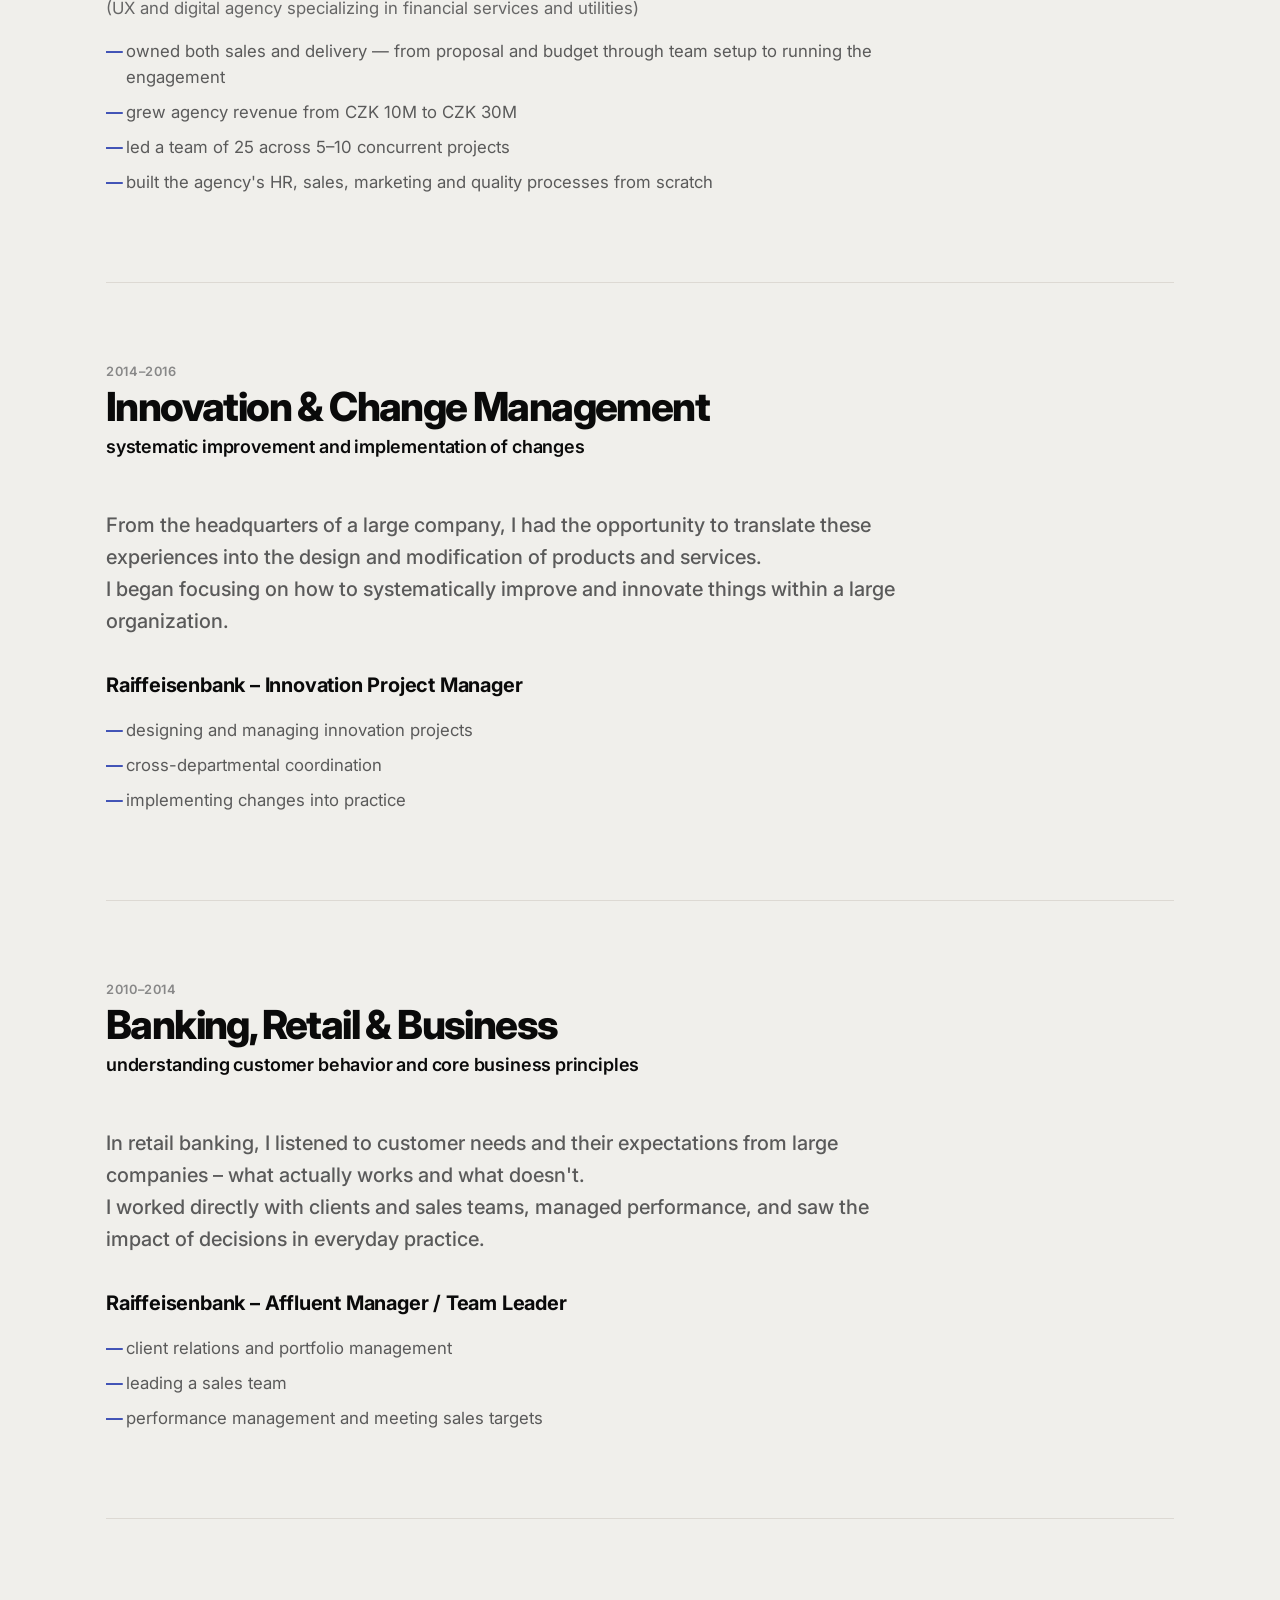
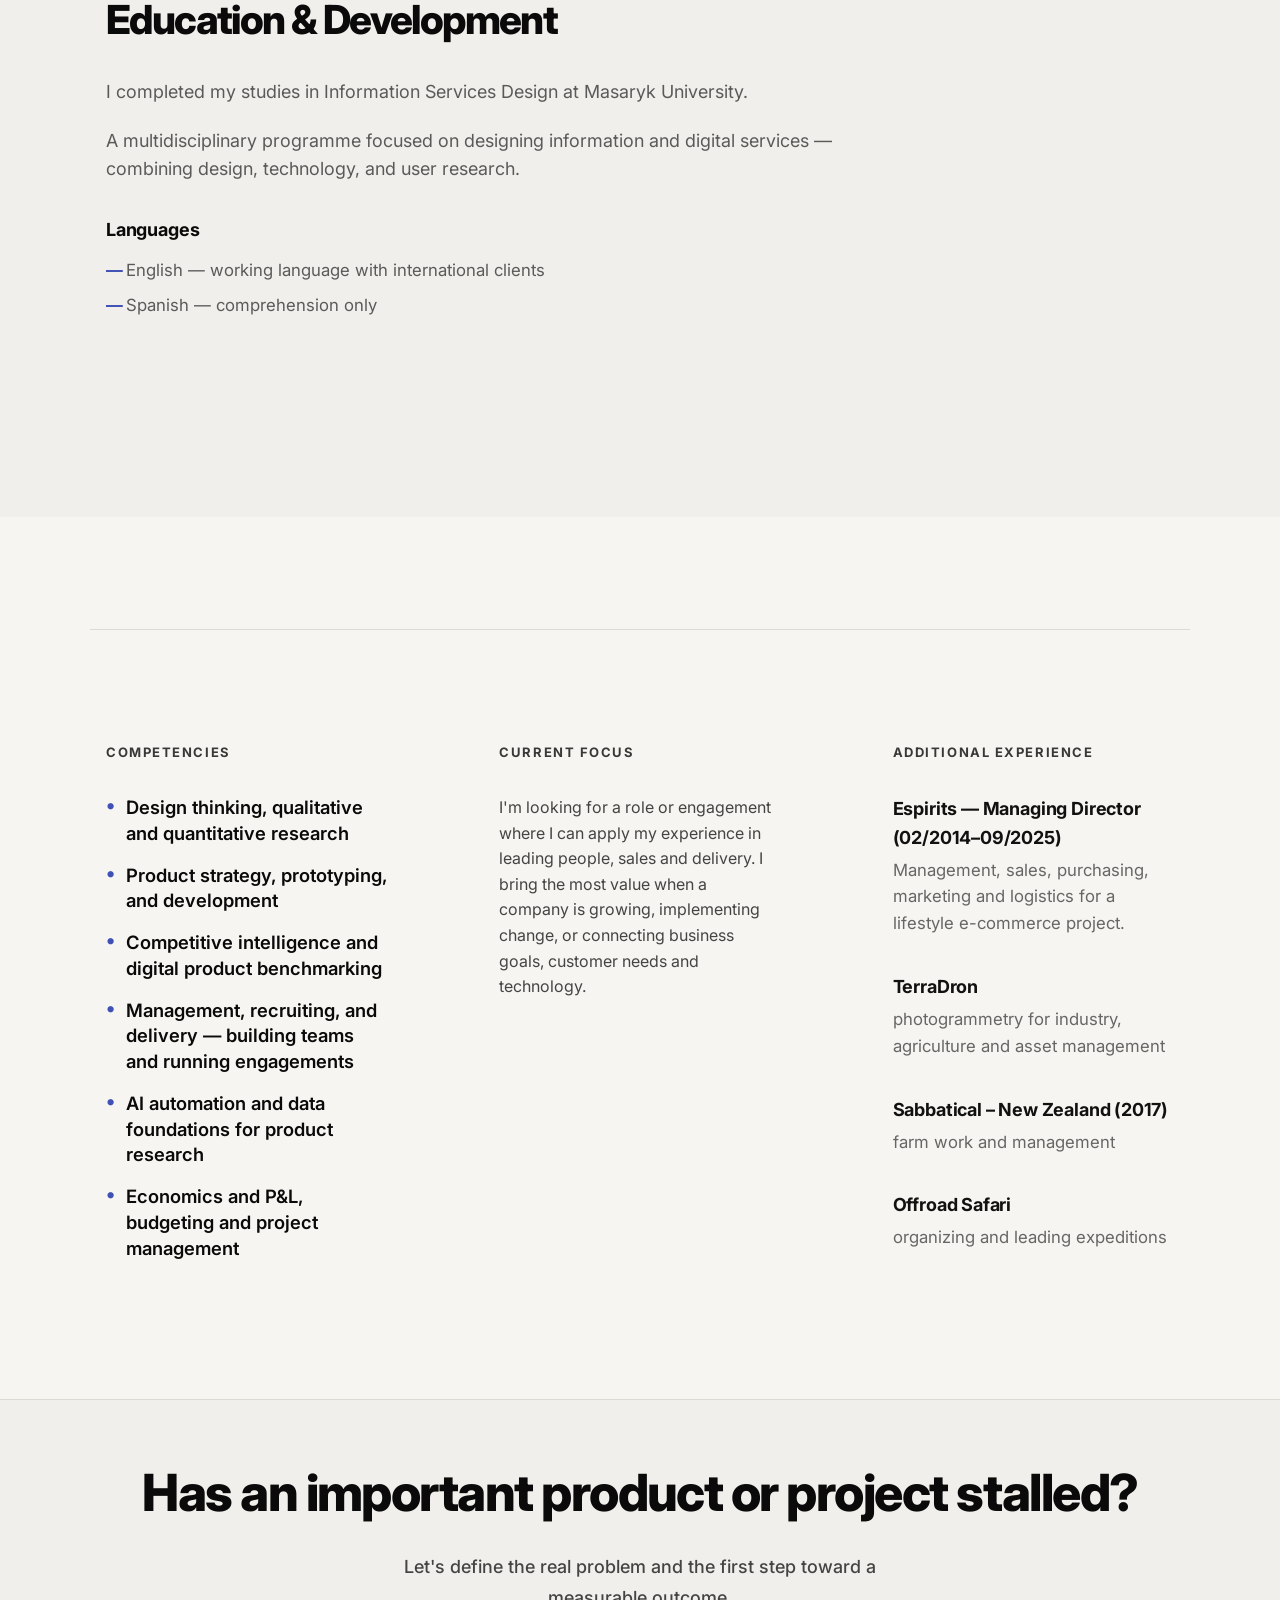
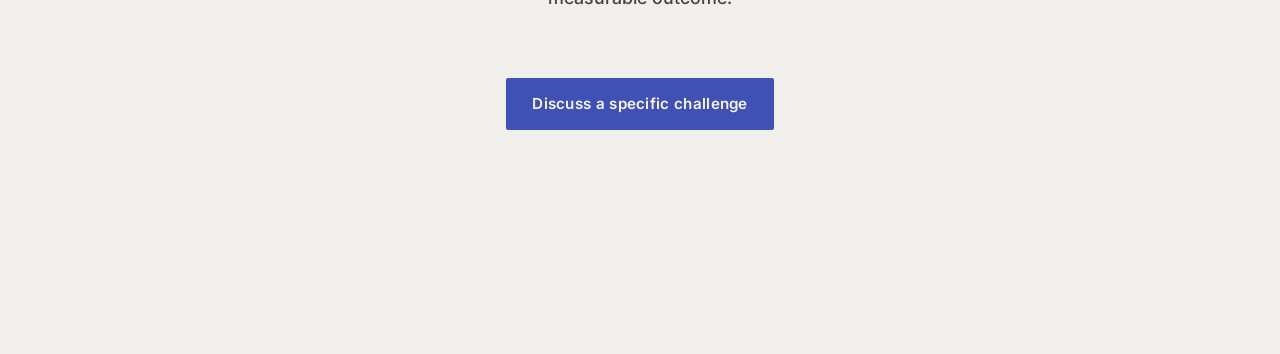
==== commit 1c9d6cba: "Clarify management profile and align CV facts" ====
--- a/en.html
+++ b/en.html
@@ -77,14 +77,10 @@
             <div class="about-text">
                 <h2 class="section-title">About me</h2>
                 <div class="text-block-large">
-                    <p>I've worked inside corporates, built an agency, and run my own ventures alongside both for
-                        years — I understand how large companies work, and I know what it's like to carry
-                        responsibility without a safety net.</p>
+                    <p>My experience spans banking and building and running a digital agency. I've led sales, teams, budgets and delivery — I understand how large organisations work and can take responsibility for execution and financial performance.</p>
                     <p>I work across the business, technical and customer sides of a problem, and I'm at my best
                         where they meet.</p>
-                    <p>I bring the most value where complexity is growing, ownership is unclear, or a project has
-                        stalled. I step in, get my bearings, set the guardrails and see it through — I'm drawn to
-                        ambitious work with a clear start and a clear finish.</p>
+                    <p>I bring the most value where complexity is growing, accountability is unclear, or a project has stalled. I get my bearings, align people and priorities, establish a way of working and turn change into practice.</p>
                 </div>
             </div>
             <div class="about-photo">
@@ -117,7 +113,7 @@
                             <ul class="role-list">
                                 <li>supplying UX specialists into clients' in-house product teams</li>
                                 <li>delivered a finance research programme for a financial services client</li>
-                                <li>building a proprietary AI product for automating product and competitive research
+                                <li>developing products for automating product and competitive research
                                 </li>
                                 <li>team of 5 — commercial proposition, delivery and finance</li>
                             </ul>
@@ -138,13 +134,13 @@
                             quality, and how the agency ran.</p>
 
                         <div class="career-role">
-                            <h4 class="role-title">Bell & Hurry – Chief Delivery Officer / Partner</h4>
+                            <h4 class="role-title">Bell & Hurry – Chief Delivery Officer</h4>
                             <p class="role-description" style="margin-top: 0.25rem;">(UX and digital agency specializing
                                 in financial services and utilities)</p>
                             <ul class="role-list">
                                 <li>owned both sales and delivery — from proposal and budget through team setup to
                                     running the engagement</li>
-                                <li>grew agency revenue from CZK 10M to CZK 25M</li>
+                                <li>grew agency revenue from CZK 10M to CZK 30M</li>
                                 <li>led a team of 25 across 5–10 concurrent projects</li>
                                 <li>built the agency's HR, sales, marketing and quality processes from scratch</li>
                             </ul>
@@ -200,29 +196,6 @@
                     </div>
                 </div>
 
-                <!-- Block 5: Parallel ventures -->
-                <div class="career-block">
-                    <div class="career-meta">
-                        <span class="career-year">2014–present (concurrent)</span>
-                        <h3 class="career-topic">Own Projects / Skin in the Game</h3>
-                        <p class="career-sublabel">full responsibility for real business results</p>
-                    </div>
-                    <div class="career-content">
-                        <p class="career-focus">I didn't want to stay just in the role of a supplier, so I also apply
-                            these experiences to my own projects, where I bear full responsibility for the outcome.</p>
-
-                        <div class="career-role">
-                            <h4 class="role-title">Espirits / TerraDron</h4>
-                            <div class="role-list" style="padding-left: 0; list-style: none;">
-                                <p style="margin-bottom: 0.25rem;">Espirits — e-commerce project in the lifestyle space
-                                </p>
-                                <p style="margin-bottom: 0.5rem;">TerraDron — photogrammetry for industry,
-                                    agriculture, and asset management</p>
-                                <p>Built from scratch: sales, marketing, delivery, results — with no safety net.</p>
-                            </div>
-                        </div>
-                    </div>
-                </div>
                 <!-- Block 6: Education -->
                 <div class="career-block education-block">
                     <div class="career-meta">
@@ -260,21 +233,21 @@
                     <li>Competitive intelligence and digital product benchmarking</li>
                     <li>Management, recruiting, and delivery — building teams and running engagements</li>
                     <li>AI automation and data foundations for product research</li>
-                    <li>Economics and P&L for own and client projects</li>
+                    <li>Economics and P&L, budgeting and project management</li>
                 </ul>
             </div>
 
             <div class="cap-group page-break-avoid">
                 <h2 class="section-title">Current Focus</h2>
                 <div style="margin-top: 1rem; color: var(--color-text-body, #444); line-height: 1.6;">
-                    <p>I'm interested in work with a clear goal, a clear start and a clear finish — whatever the
-                        format. Ideally where product strategy, research, delivery and practical use of AI have to
-                        come together, and someone has to own the outcome.</p>
+                    <p>I'm looking for a role or engagement where I can apply my experience in leading people, sales and delivery. I bring the most value when a company is growing, implementing change, or connecting business goals, customer needs and technology.</p>
                 </div>
             </div>
 
             <div class="cap-group page-break-avoid">
                 <h2 class="section-title">Additional Experience</h2>
+                <div class="exp-item"><h4 class="role-title-small">Espirits — Managing Director (02/2014–09/2025)</h4><p class="role-description">Management, sales, purchasing, marketing and logistics for a lifestyle e-commerce project.</p></div>
+                <div class="exp-item"><h4 class="role-title-small">TerraDron</h4><p class="role-description">photogrammetry for industry, agriculture and asset management</p></div>
                 <div class="exp-item">
                     <h4 class="role-title-small">Sabbatical – New Zealand (2017)</h4>
                     <p class="role-description">farm work and management</p>
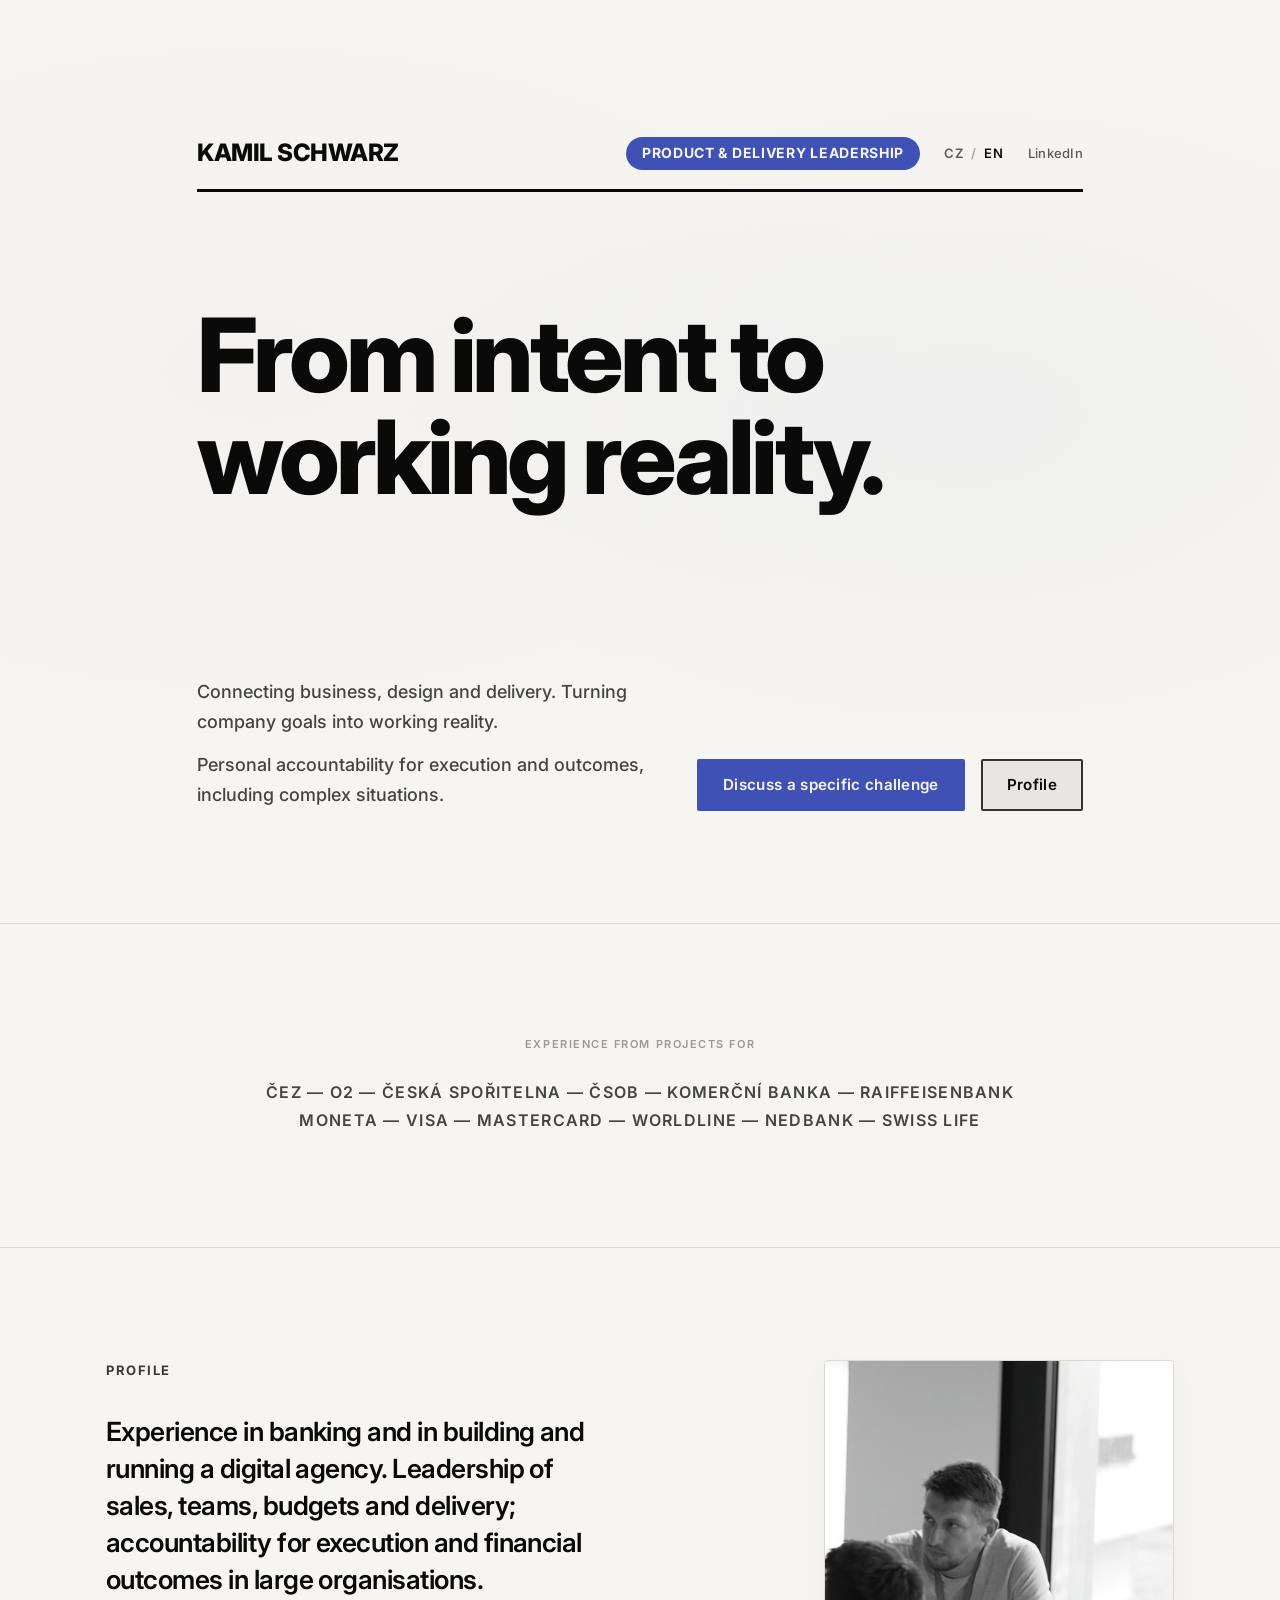
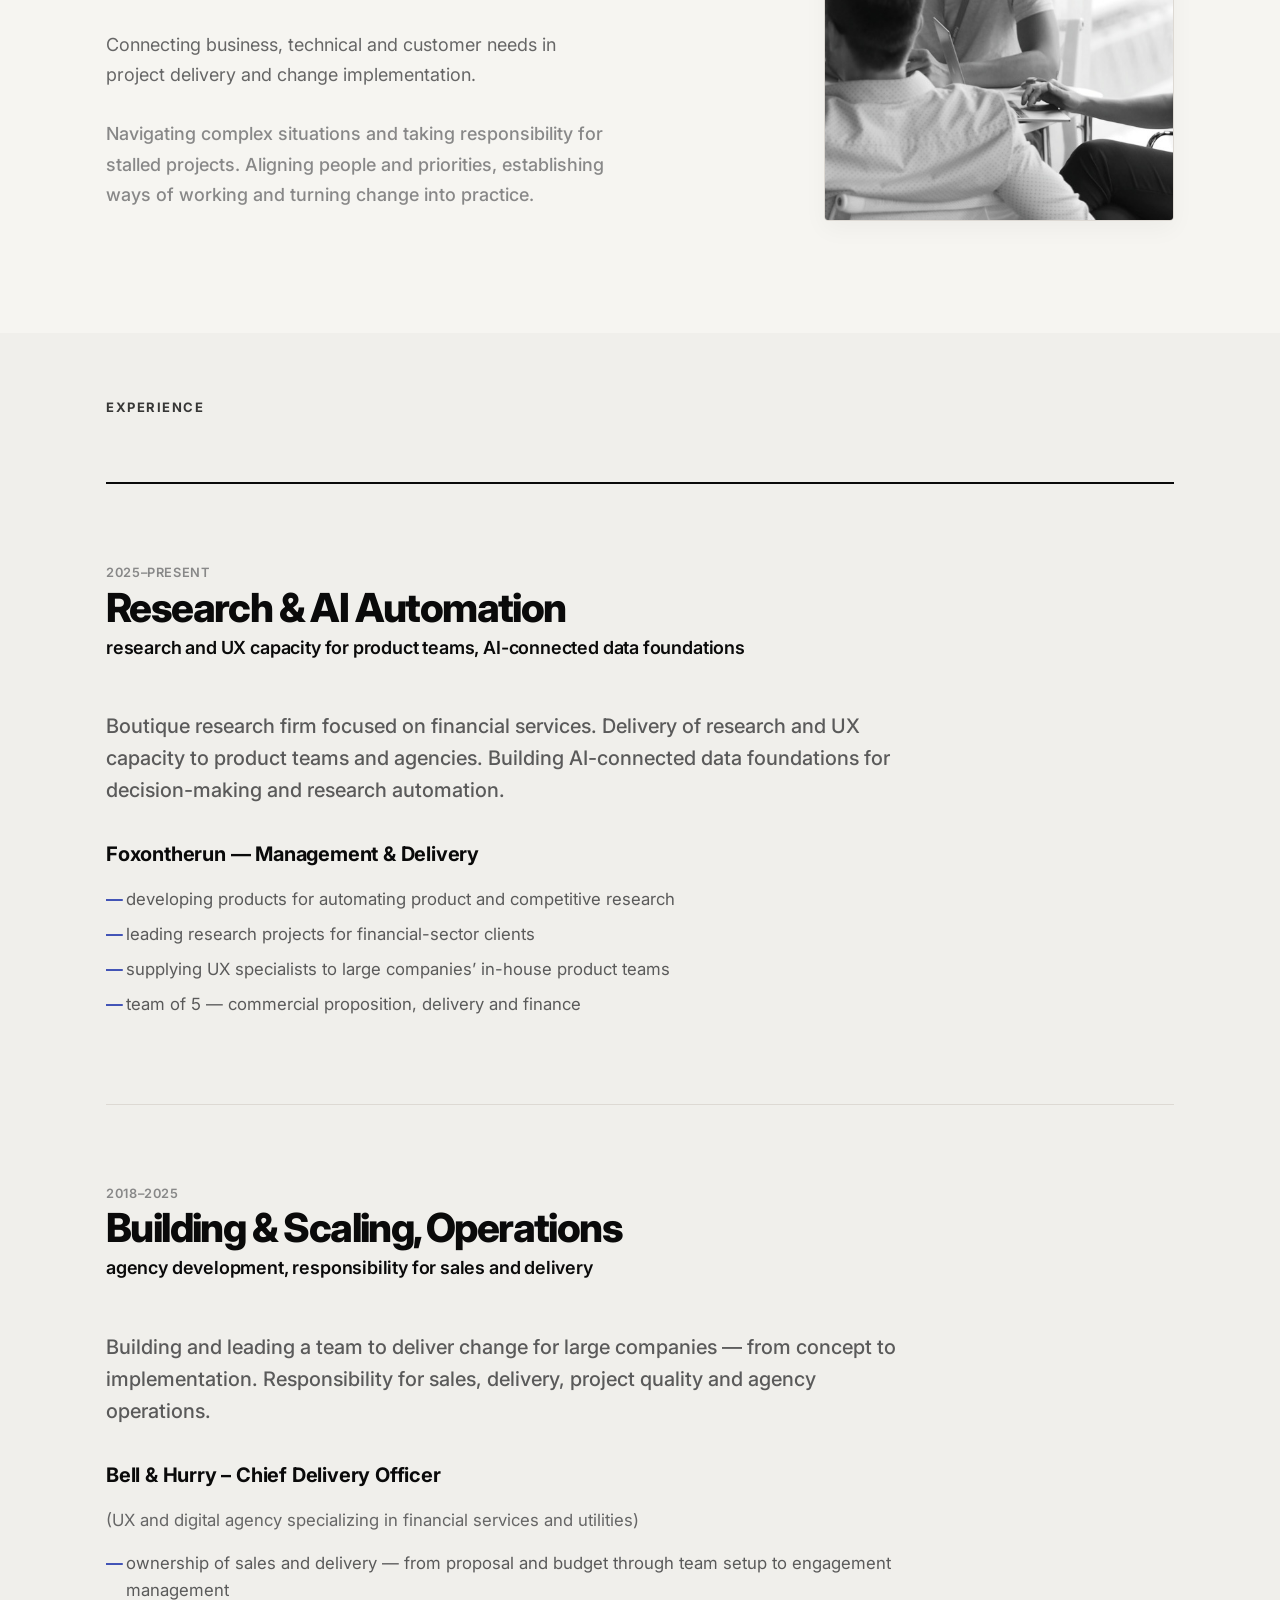
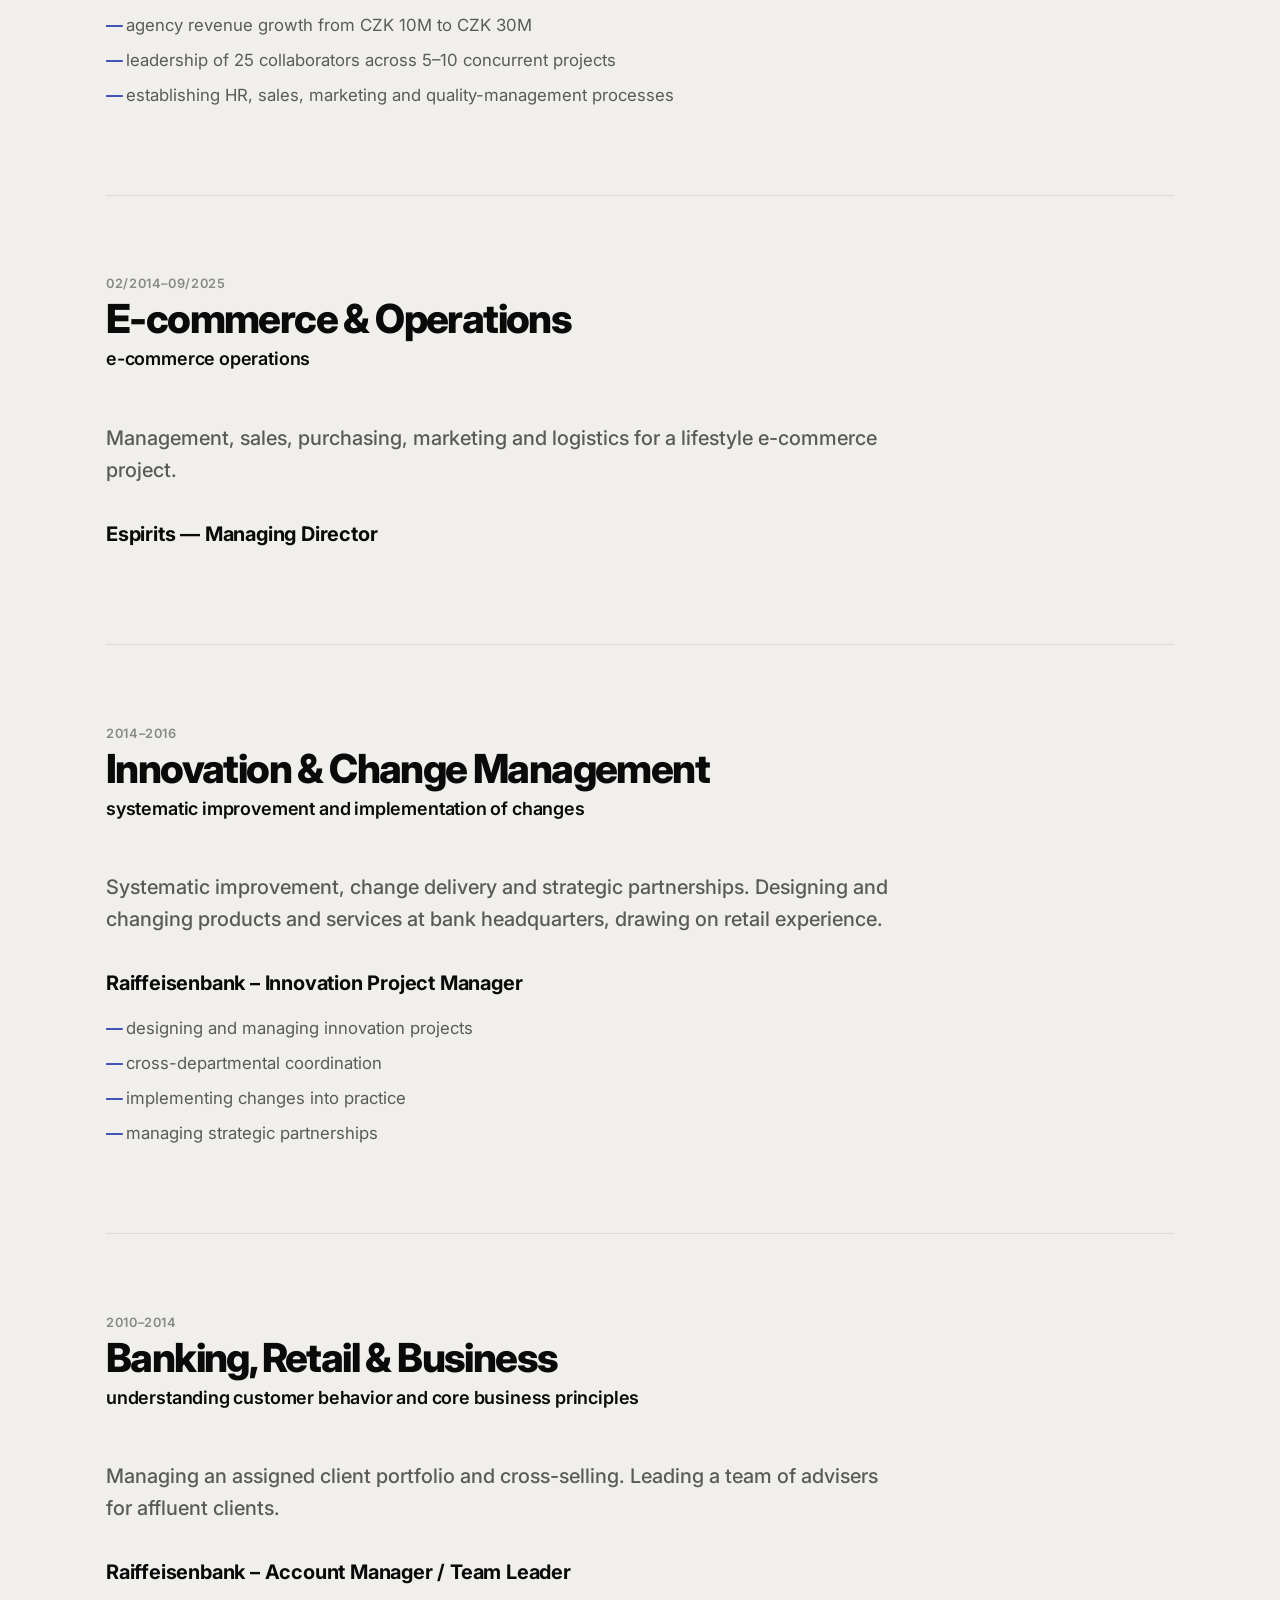
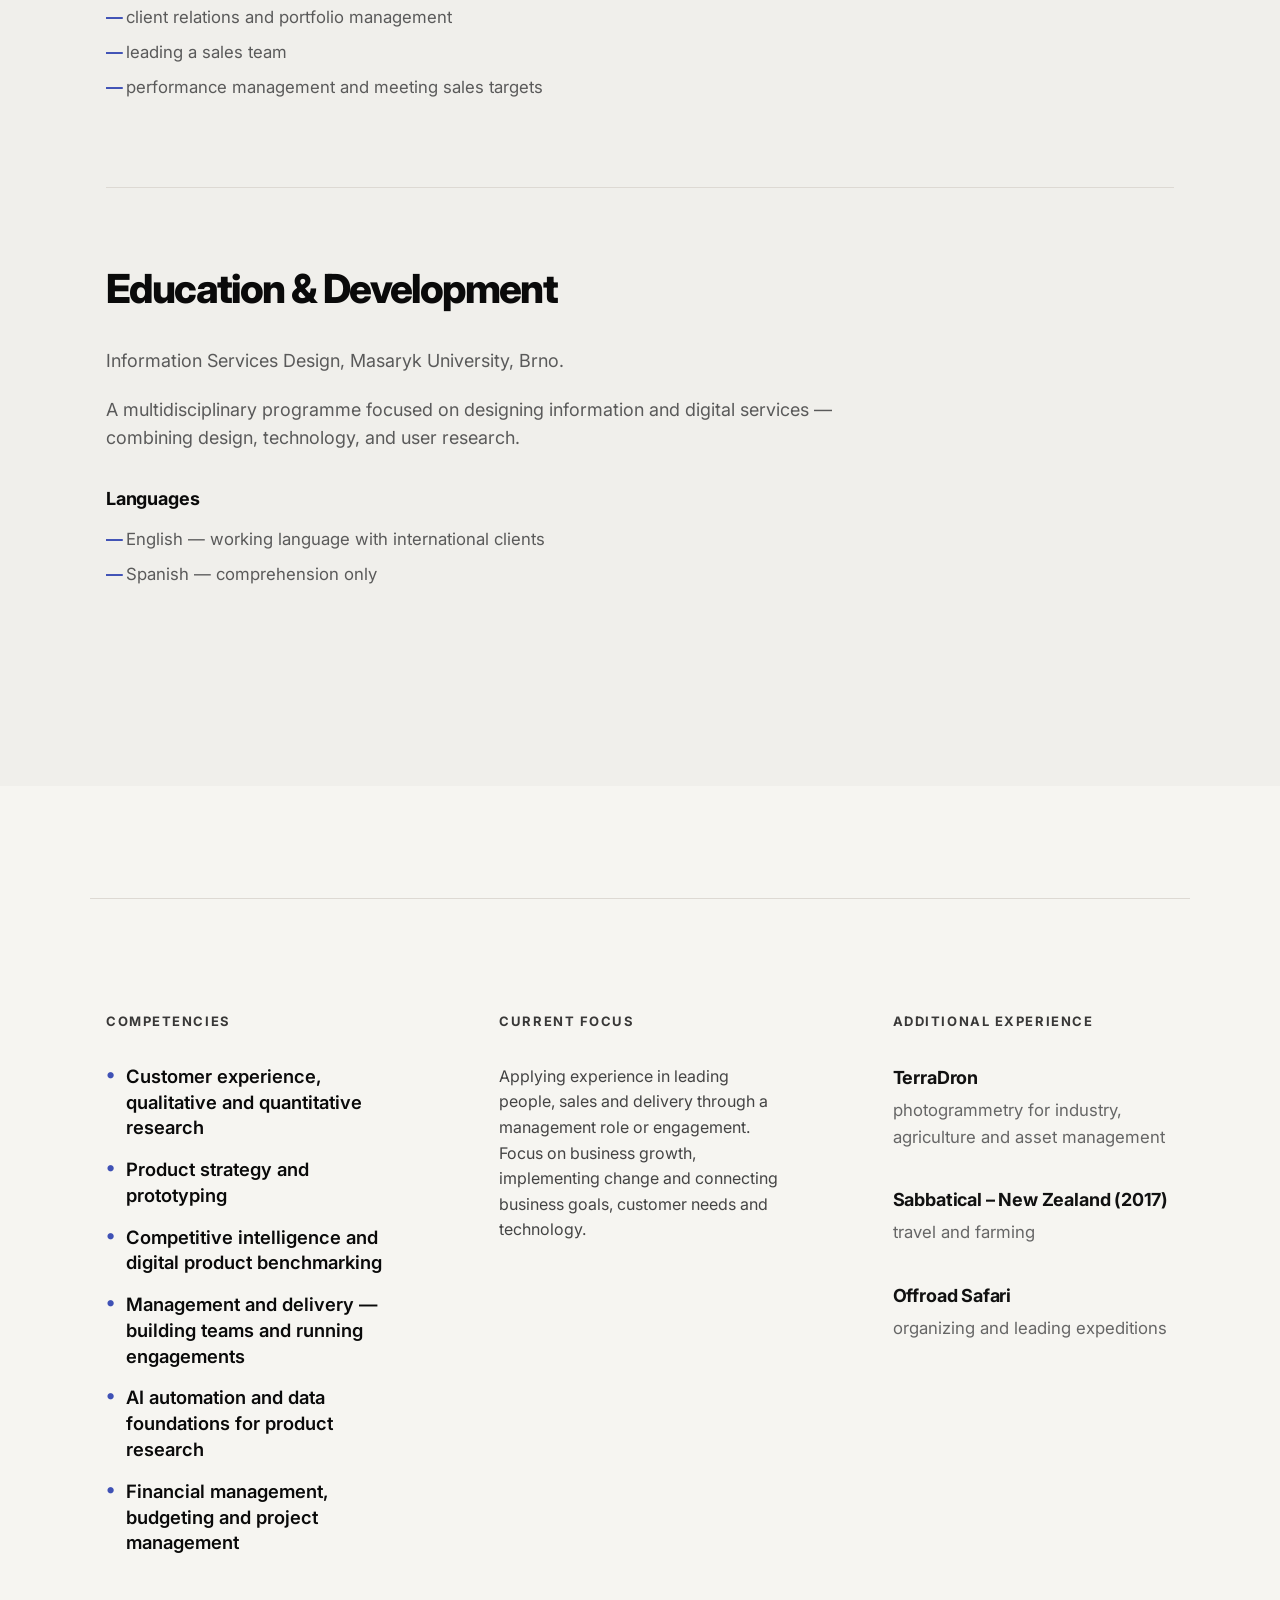
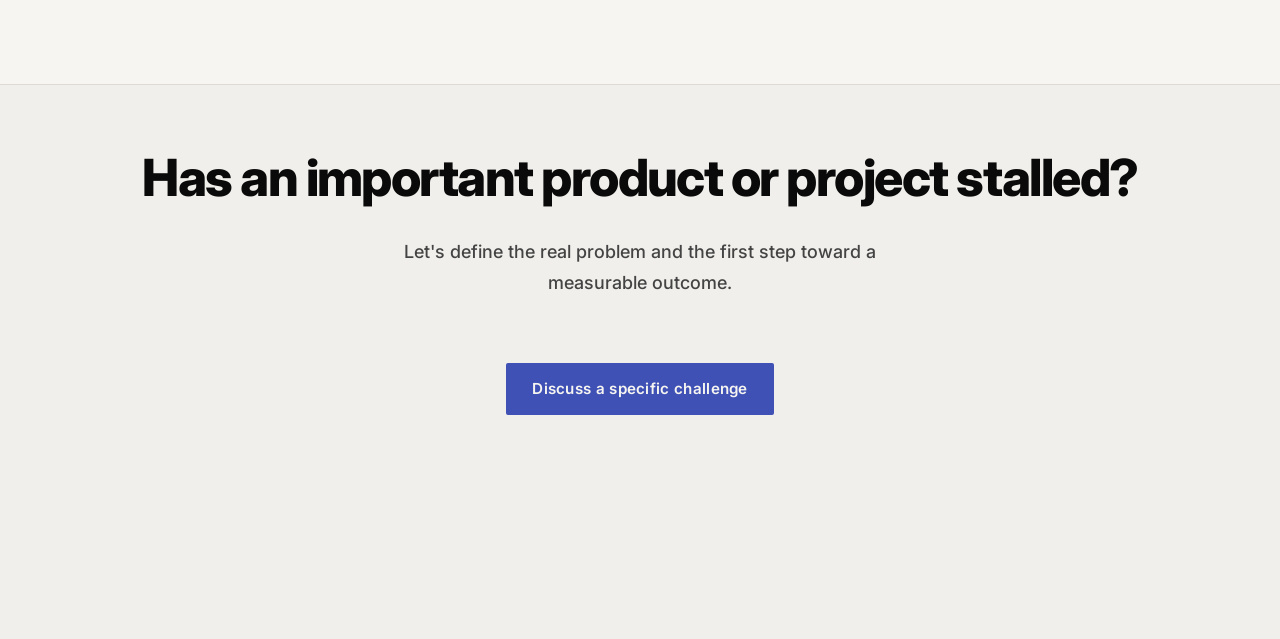
==== commit 48d6dde7: "Align portfolio copy with revised CV" ====
--- a/en.html
+++ b/en.html
@@ -6,11 +6,11 @@
     <meta name="viewport" content="width=device-width, initial-scale=1.0">
     <title>Kamil Schwarz — From intent to working reality</title>
     <meta name="description"
-        content="I help companies turn complex digital ambitions into working products by connecting research, business, design and delivery.">
+        content="Connecting business, design and delivery. Turning company goals into working reality with accountability for outcomes.">
 
     <meta property="og:title" content="Kamil Schwarz — From intent to working reality">
     <meta property="og:description"
-        content="I help companies turn complex digital ambitions into working products by connecting research, business, design and delivery.">
+        content="Connecting business, design and delivery. Turning company goals into working reality with accountability for outcomes.">
     <meta property="og:image" content="https://www.kamilschwarz.com/og-image.svg">
     <meta property="og:image:width" content="1200">
     <meta property="og:image:height" content="630">
@@ -46,9 +46,8 @@
 
             <div class="hero-footer">
                 <div class="hero-desc">
-                    <p>I help companies turn complex digital ambitions into working products.</p>
-                    <p>I connect research, business, design, and delivery — and take ownership where accountability is
-                        unclear or a project has stalled.</p>
+                    <p>Connecting business, design and delivery. Turning company goals into working reality.</p>
+                    <p>Personal accountability for execution and outcomes, including complex situations.</p>
                 </div>
                 <div class="hero-actions print-hide">
                     <a href="mailto:schwarz.kamil@gmail.com?subject=Inquiry from portfolio website"
@@ -75,12 +74,11 @@
     <section class="section about" id="about">
         <div class="container about-layout">
             <div class="about-text">
-                <h2 class="section-title">About me</h2>
+                <h2 class="section-title">Profile</h2>
                 <div class="text-block-large">
-                    <p>My experience spans banking and building and running a digital agency. I've led sales, teams, budgets and delivery — I understand how large organisations work and can take responsibility for execution and financial performance.</p>
-                    <p>I work across the business, technical and customer sides of a problem, and I'm at my best
-                        where they meet.</p>
-                    <p>I bring the most value where complexity is growing, accountability is unclear, or a project has stalled. I get my bearings, align people and priorities, establish a way of working and turn change into practice.</p>
+                    <p>Experience in banking and in building and running a digital agency. Leadership of sales, teams, budgets and delivery; accountability for execution and financial outcomes in large organisations.</p>
+                    <p>Connecting business, technical and customer needs in project delivery and change implementation.</p>
+                    <p>Navigating complex situations and taking responsibility for stalled projects. Aligning people and priorities, establishing ways of working and turning change into practice.</p>
                 </div>
             </div>
             <div class="about-photo">
@@ -104,17 +102,14 @@
                             foundations</p>
                     </div>
                     <div class="career-content">
-                        <p class="career-focus">Boutique research firm focused on financial services. We supply
-                            research and UX capacity to product teams and agencies, and build the AI-connected data
-                            foundations that product teams use to make decisions and automate their own research.</p>
+                        <p class="career-focus">Boutique research firm focused on financial services. Delivery of research and UX capacity to product teams and agencies. Building AI-connected data foundations for decision-making and research automation.</p>
 
                         <div class="career-role">
                             <h4 class="role-title">Foxontherun — Management & Delivery</h4>
                             <ul class="role-list">
-                                <li>supplying UX specialists into clients' in-house product teams</li>
-                                <li>delivered a finance research programme for a financial services client</li>
-                                <li>developing products for automating product and competitive research
-                                </li>
+                                <li>developing products for automating product and competitive research</li>
+                                <li>leading research projects for financial-sector clients</li>
+                                <li>supplying UX specialists to large companies’ in-house product teams</li>
                                 <li>team of 5 — commercial proposition, delivery and finance</li>
                             </ul>
                         </div>
@@ -129,22 +124,32 @@
                         <p class="career-sublabel">agency development, responsibility for sales and delivery</p>
                     </div>
                     <div class="career-content">
-                        <p class="career-focus">I built a team that helped large companies execute change — from
-                            concept to actual delivery.<br>Over time I took on both sales and delivery, project
-                            quality, and how the agency ran.</p>
+                        <p class="career-focus">Building and leading a team to deliver change for large companies — from concept to implementation. Responsibility for sales, delivery, project quality and agency operations.</p>
 
                         <div class="career-role">
                             <h4 class="role-title">Bell & Hurry – Chief Delivery Officer</h4>
                             <p class="role-description" style="margin-top: 0.25rem;">(UX and digital agency specializing
                                 in financial services and utilities)</p>
                             <ul class="role-list">
-                                <li>owned both sales and delivery — from proposal and budget through team setup to
-                                    running the engagement</li>
-                                <li>grew agency revenue from CZK 10M to CZK 30M</li>
-                                <li>led a team of 25 across 5–10 concurrent projects</li>
-                                <li>built the agency's HR, sales, marketing and quality processes from scratch</li>
-                            </ul>
-                        </div>
+                                <li>ownership of sales and delivery — from proposal and budget through team setup to engagement management</li>
+                                <li>agency revenue growth from CZK 10M to CZK 30M</li>
+                                <li>leadership of 25 collaborators across 5–10 concurrent projects</li>
+                                <li>establishing HR, sales, marketing and quality-management processes</li>
+                            </ul>
+                        </div>
+                    </div>
+                </div>
+
+                <!-- Espirits -->
+                <div class="career-block">
+                    <div class="career-meta">
+                        <span class="career-year">02/2014–09/2025</span>
+                        <h3 class="career-topic">E-commerce & Operations</h3>
+                        <p class="career-sublabel">e-commerce operations</p>
+                    </div>
+                    <div class="career-content">
+                        <p class="career-focus">Management, sales, purchasing, marketing and logistics for a lifestyle e-commerce project.</p>
+                        <div class="career-role"><h4 class="role-title">Espirits — Managing Director</h4></div>
                     </div>
                 </div>
 
@@ -156,10 +161,7 @@
                         <p class="career-sublabel">systematic improvement and implementation of changes</p>
                     </div>
                     <div class="career-content">
-                        <p class="career-focus">From the headquarters of a large company, I had the opportunity to
-                            translate these experiences into the design and modification of products and services.<br>I
-                            began focusing on how to systematically improve and innovate things within a large
-                            organization.</p>
+                        <p class="career-focus">Systematic improvement, change delivery and strategic partnerships. Designing and changing products and services at bank headquarters, drawing on retail experience.</p>
 
                         <div class="career-role">
                             <h4 class="role-title">Raiffeisenbank – Innovation Project Manager</h4>
@@ -167,6 +169,7 @@
                                 <li>designing and managing innovation projects</li>
                                 <li>cross-departmental coordination</li>
                                 <li>implementing changes into practice</li>
+                                <li>managing strategic partnerships</li>
                             </ul>
                         </div>
                     </div>
@@ -180,13 +183,10 @@
                         <p class="career-sublabel">understanding customer behavior and core business principles</p>
                     </div>
                     <div class="career-content">
-                        <p class="career-focus">In retail banking, I listened to customer needs and their expectations
-                            from large companies – what actually works and what doesn't.<br>I worked directly with
-                            clients and sales teams, managed performance, and saw the impact of decisions in everyday
-                            practice.</p>
+                        <p class="career-focus">Managing an assigned client portfolio and cross-selling. Leading a team of advisers for affluent clients.</p>
 
                         <div class="career-role">
-                            <h4 class="role-title">Raiffeisenbank – Affluent Manager / Team Leader</h4>
+                            <h4 class="role-title">Raiffeisenbank – Account Manager / Team Leader</h4>
                             <ul class="role-list">
                                 <li>client relations and portfolio management</li>
                                 <li>leading a sales team</li>
@@ -203,7 +203,7 @@
                     </div>
                     <div class="career-content">
                         <div class="text-block-regular">
-                            <p>I completed my studies in Information Services Design at Masaryk University.</p>
+                            <p>Information Services Design, Masaryk University, Brno.</p>
                             <p>A multidisciplinary programme focused on designing information and digital services —
                                 combining design, technology, and user research.</p>
                         </div>
@@ -228,29 +228,28 @@
             <div class="cap-group page-break-avoid">
                 <h2 class="section-title">Competencies</h2>
                 <ul class="clean-bullet-list">
-                    <li>Design thinking, qualitative and quantitative research</li>
-                    <li>Product strategy, prototyping, and development</li>
+                    <li>Customer experience, qualitative and quantitative research</li>
+                    <li>Product strategy and prototyping</li>
                     <li>Competitive intelligence and digital product benchmarking</li>
-                    <li>Management, recruiting, and delivery — building teams and running engagements</li>
+                    <li>Management and delivery — building teams and running engagements</li>
                     <li>AI automation and data foundations for product research</li>
-                    <li>Economics and P&L, budgeting and project management</li>
+                    <li>Financial management, budgeting and project management</li>
                 </ul>
             </div>
 
             <div class="cap-group page-break-avoid">
                 <h2 class="section-title">Current Focus</h2>
                 <div style="margin-top: 1rem; color: var(--color-text-body, #444); line-height: 1.6;">
-                    <p>I'm looking for a role or engagement where I can apply my experience in leading people, sales and delivery. I bring the most value when a company is growing, implementing change, or connecting business goals, customer needs and technology.</p>
+                    <p>Applying experience in leading people, sales and delivery through a management role or engagement. Focus on business growth, implementing change and connecting business goals, customer needs and technology.</p>
                 </div>
             </div>
 
             <div class="cap-group page-break-avoid">
                 <h2 class="section-title">Additional Experience</h2>
-                <div class="exp-item"><h4 class="role-title-small">Espirits — Managing Director (02/2014–09/2025)</h4><p class="role-description">Management, sales, purchasing, marketing and logistics for a lifestyle e-commerce project.</p></div>
                 <div class="exp-item"><h4 class="role-title-small">TerraDron</h4><p class="role-description">photogrammetry for industry, agriculture and asset management</p></div>
                 <div class="exp-item">
                     <h4 class="role-title-small">Sabbatical – New Zealand (2017)</h4>
-                    <p class="role-description">farm work and management</p>
+                    <p class="role-description">travel and farming</p>
                 </div>
                 <div class="exp-item">
                     <h4 class="role-title-small">Offroad Safari</h4>
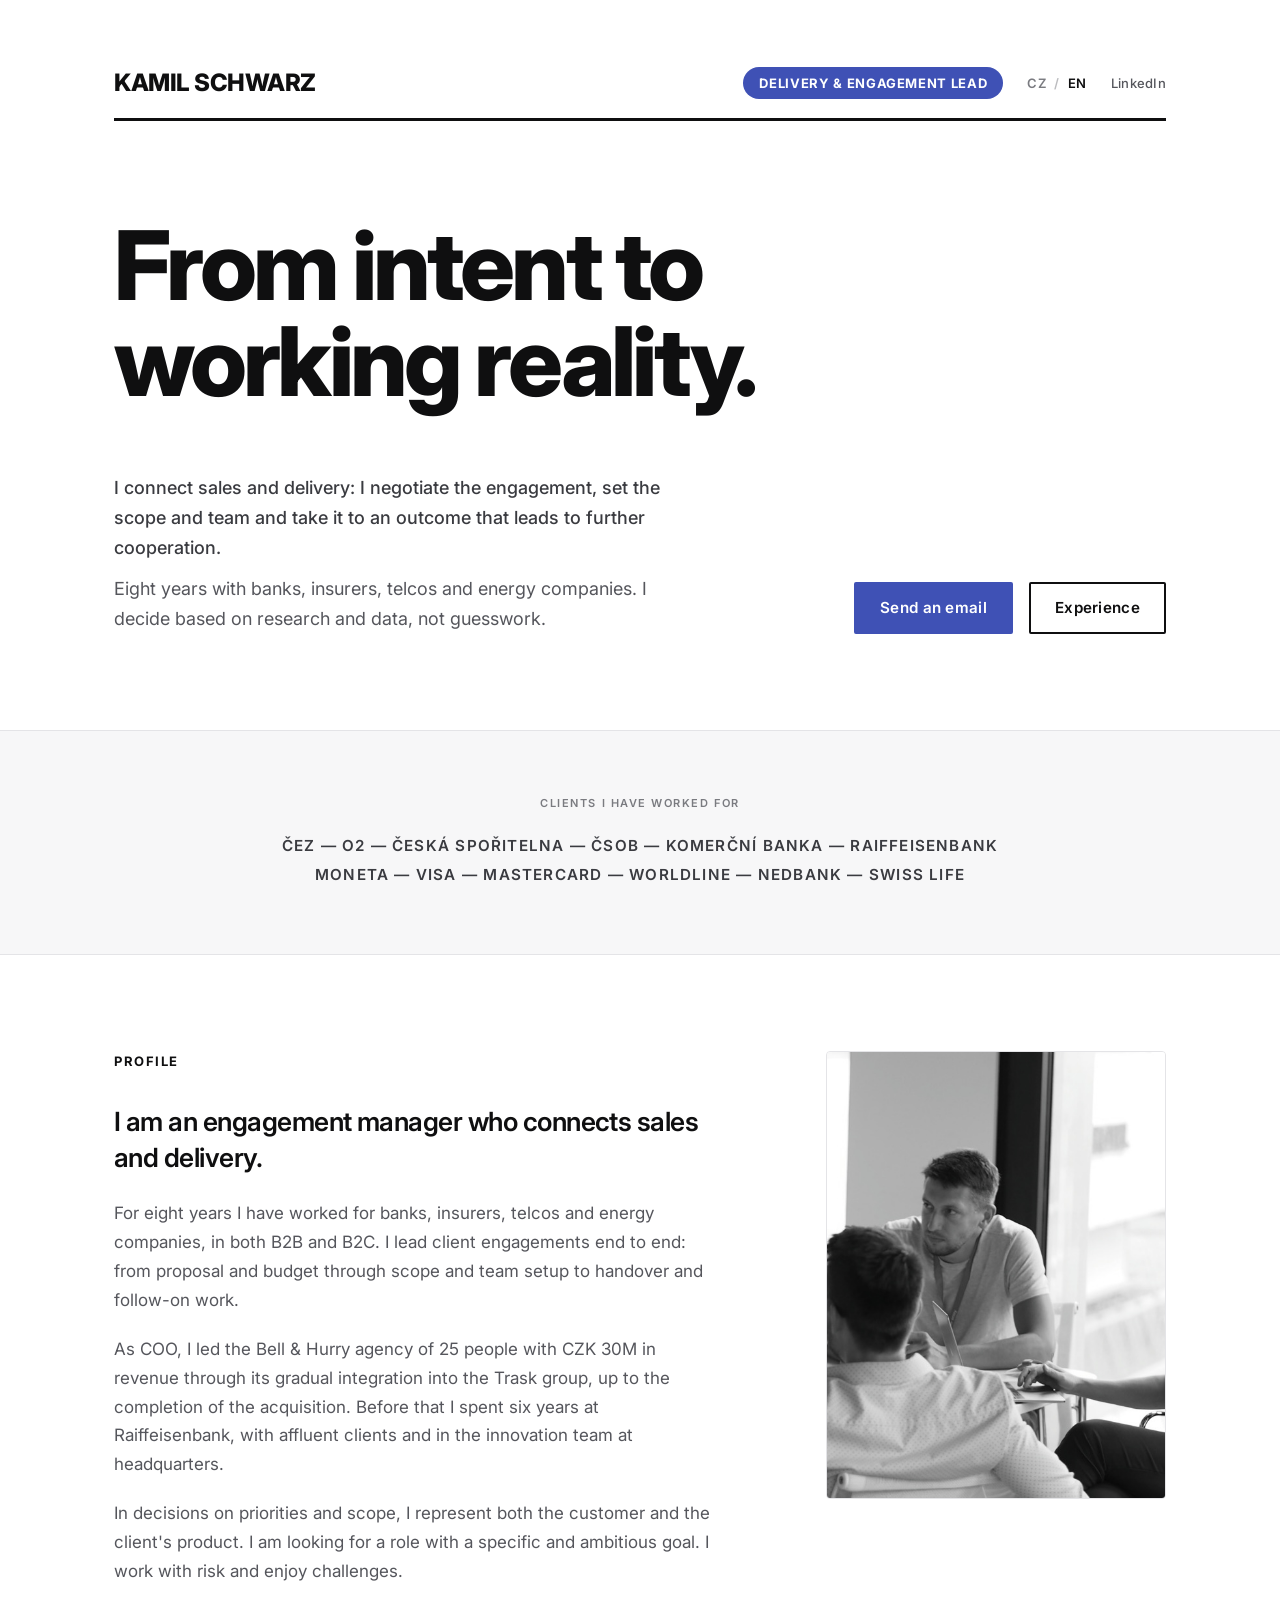
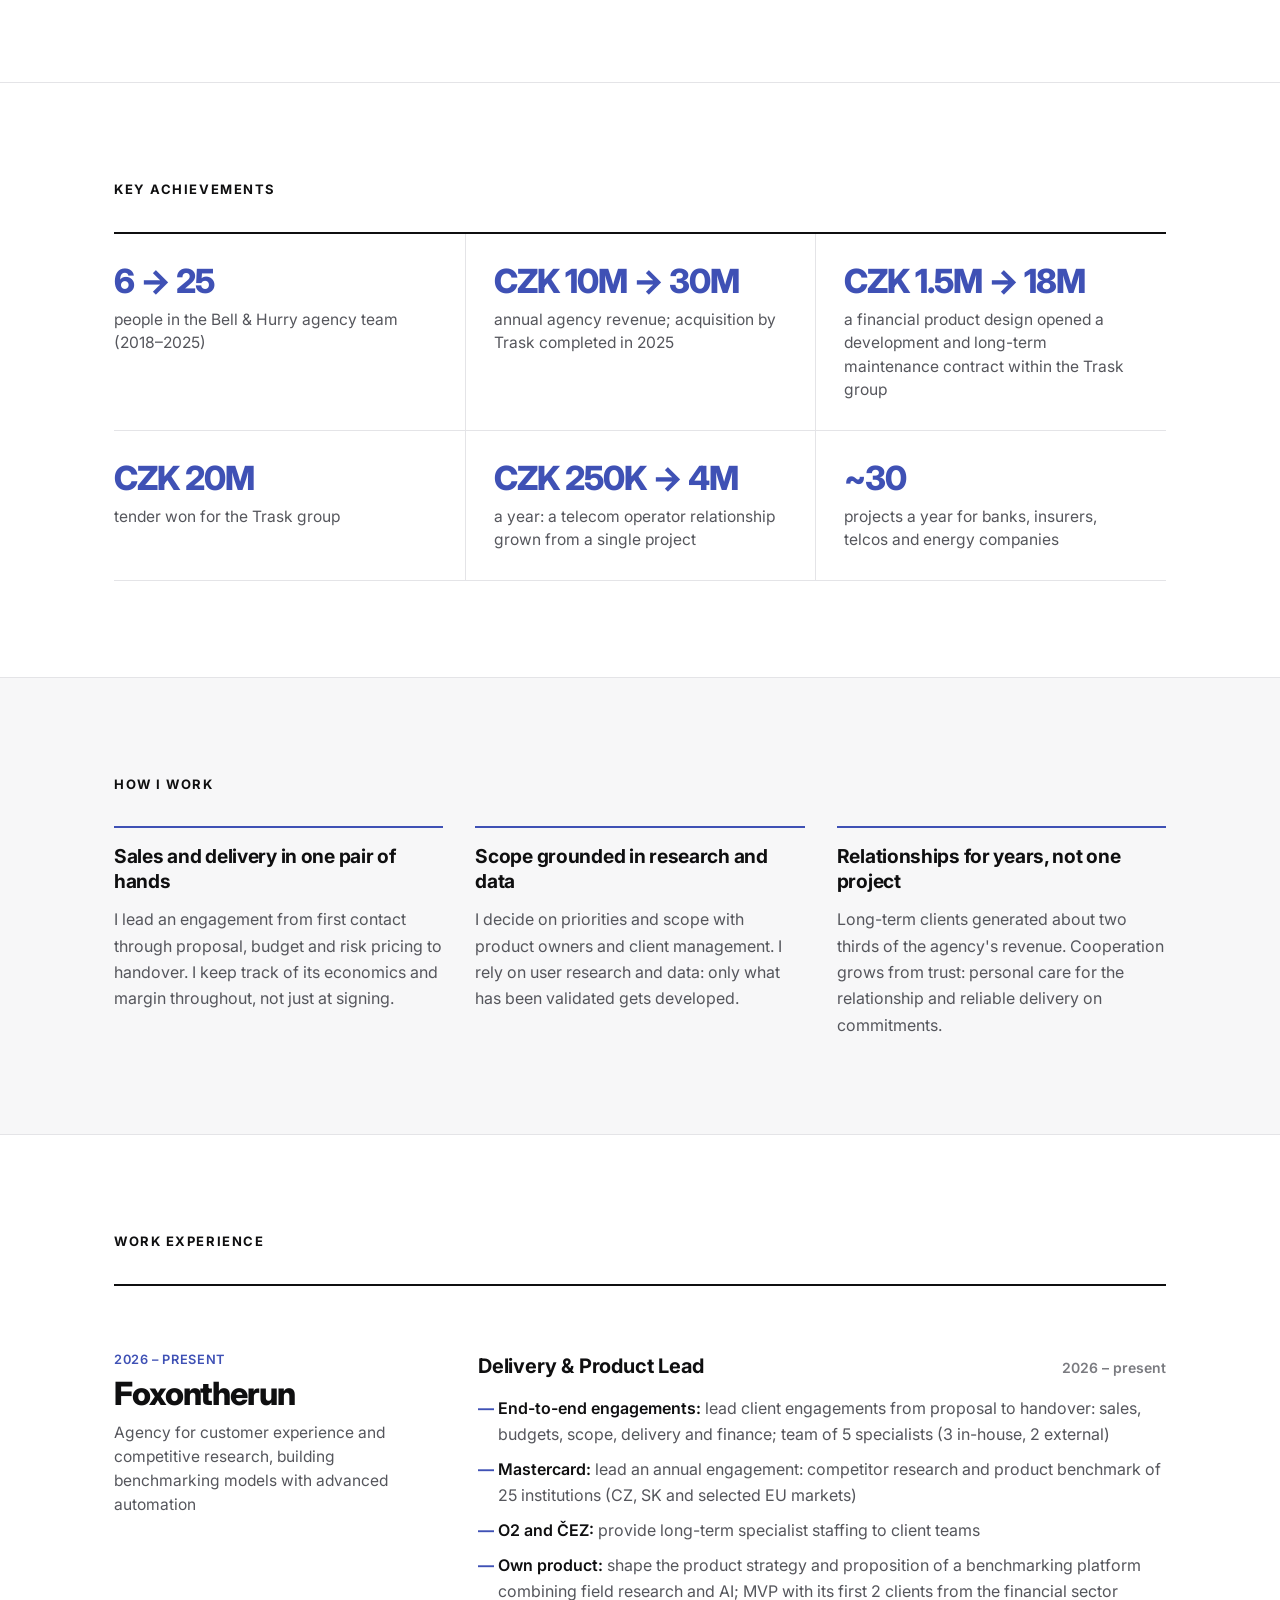
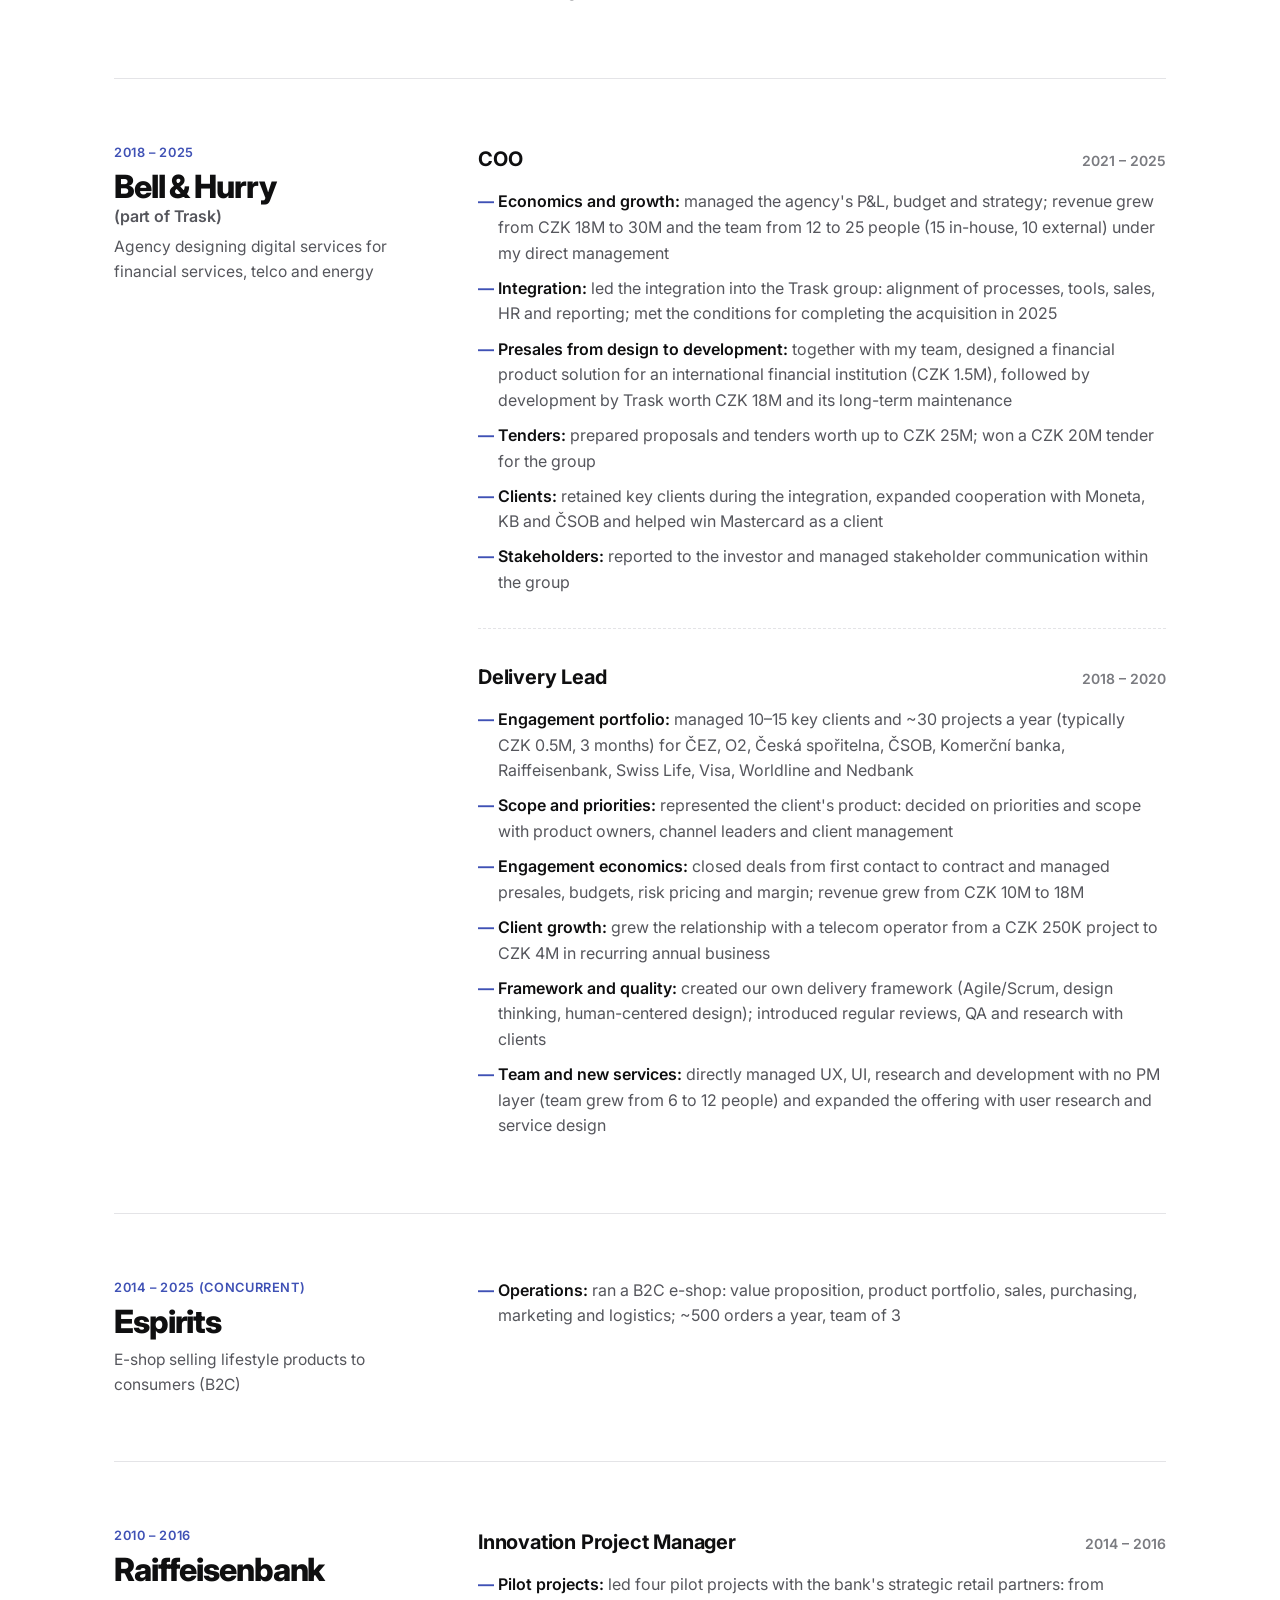
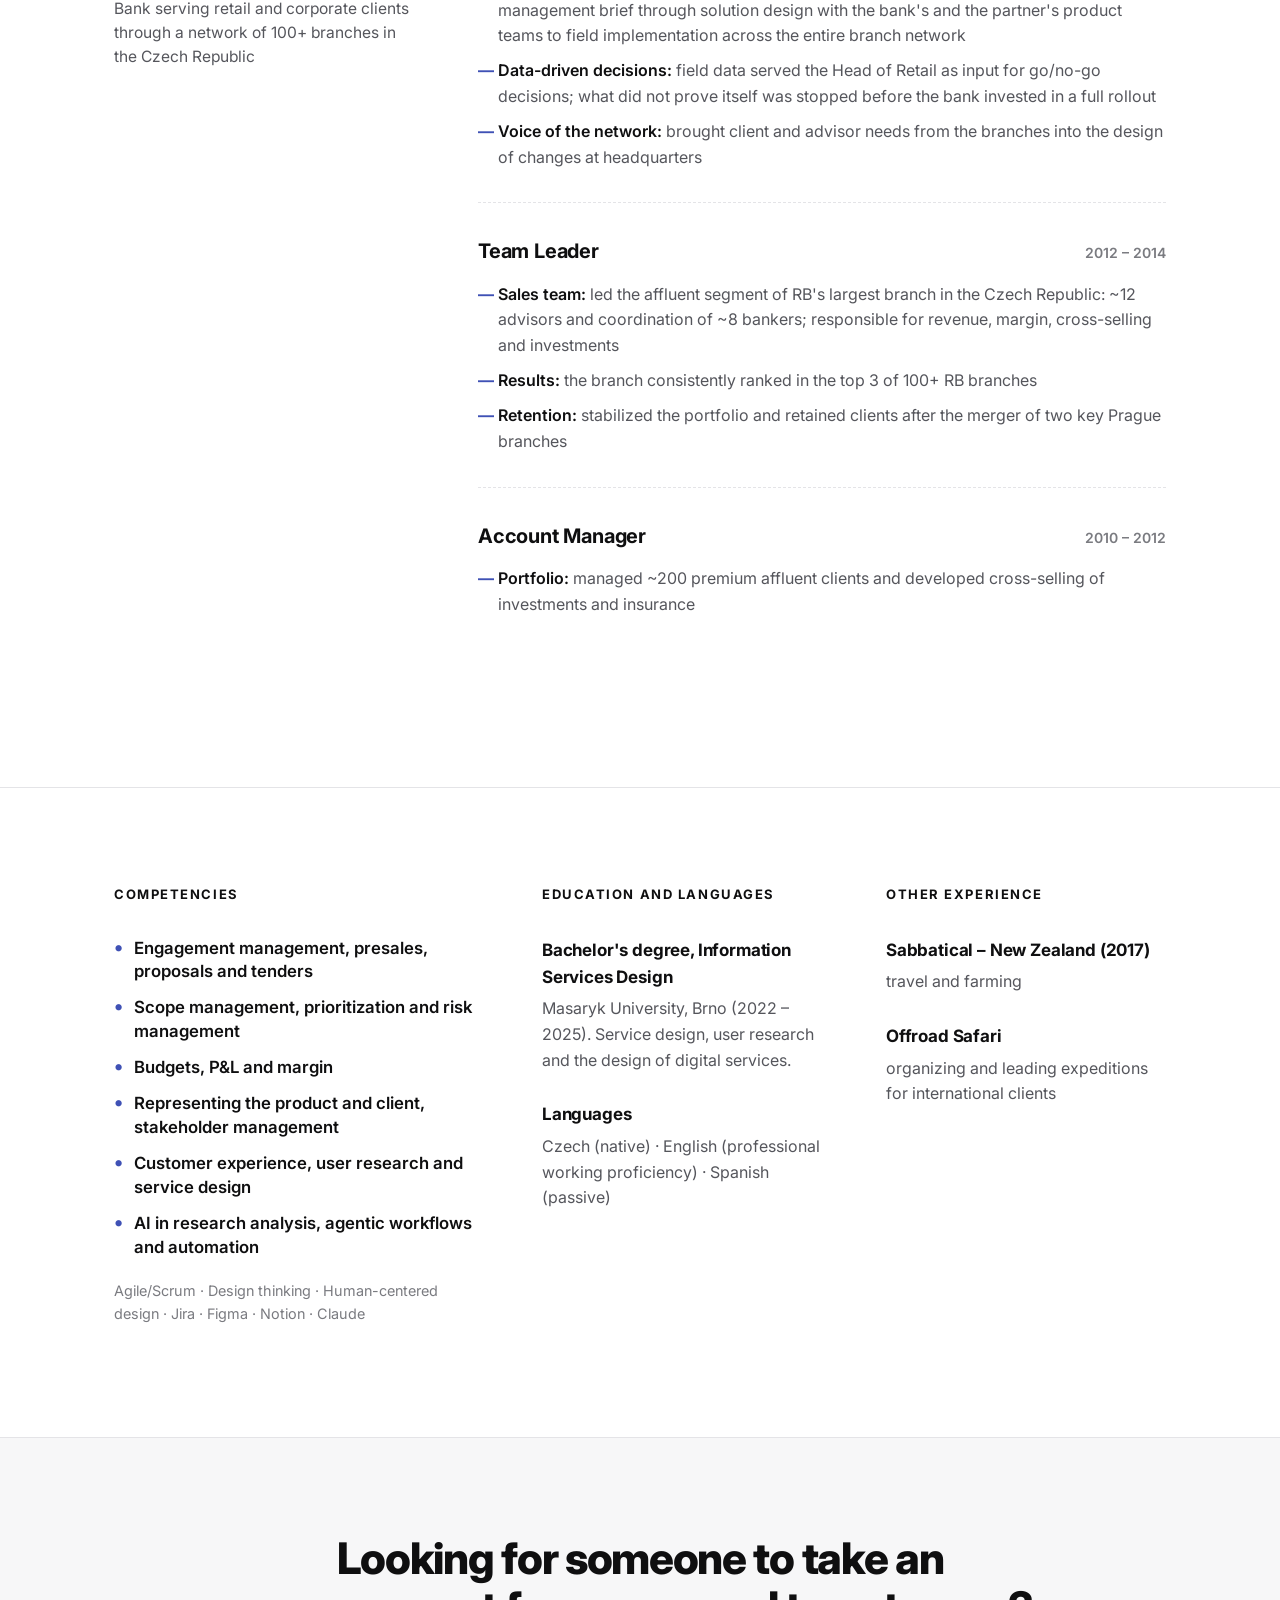
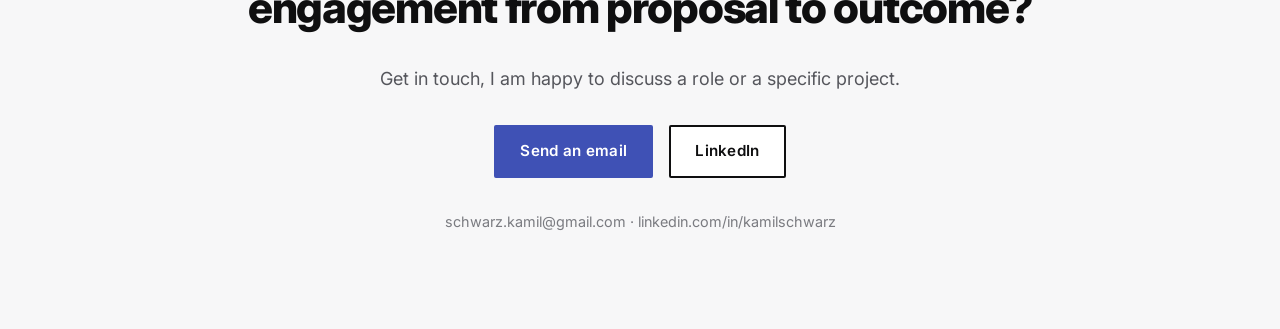
==== commit b72e04fc: "Rework site around engagement manager profile, white background - EM profile, key results, how-I-wor" ====
--- a/en.html
+++ b/en.html
@@ -4,13 +4,13 @@
 <head>
     <meta charset="UTF-8">
     <meta name="viewport" content="width=device-width, initial-scale=1.0">
-    <title>Kamil Schwarz — From intent to working reality</title>
+    <title>Kamil Schwarz — Delivery & Engagement Lead</title>
     <meta name="description"
-        content="Connecting business, design and delivery. Turning company goals into working reality with accountability for outcomes.">
-
-    <meta property="og:title" content="Kamil Schwarz — From intent to working reality">
+        content="Engagement and delivery lead for banks, insurers, telcos and energy companies. Connecting sales and delivery: from proposal through scope and team to outcome.">
+
+    <meta property="og:title" content="Kamil Schwarz — Delivery & Engagement Lead">
     <meta property="og:description"
-        content="Connecting business, design and delivery. Turning company goals into working reality with accountability for outcomes.">
+        content="Engagement and delivery lead for banks, insurers, telcos and energy companies. Connecting sales and delivery: from proposal through scope and team to outcome.">
     <meta property="og:image" content="https://www.kamilschwarz.com/og-image.svg">
     <meta property="og:image:width" content="1200">
     <meta property="og:image:height" content="630">
@@ -25,13 +25,13 @@
 </head>
 
 <body>
-    <!-- Hero Section -->
+    <!-- Hero -->
     <section class="section hero" id="hero">
         <div class="container">
             <div class="hero-header">
                 <span class="name">Kamil Schwarz</span>
                 <div class="header-right">
-                    <span class="role-badge">Product & Delivery Leadership</span>
+                    <span class="role-badge">Delivery & Engagement Lead</span>
                     <div class="lang-switcher print-hide">
                         <a href="index.html">CZ</a>
                         <span class="separator">/</span>
@@ -46,22 +46,22 @@
 
             <div class="hero-footer">
                 <div class="hero-desc">
-                    <p>Connecting business, design and delivery. Turning company goals into working reality.</p>
-                    <p>Personal accountability for execution and outcomes, including complex situations.</p>
+                    <p>I connect sales and delivery: I negotiate the engagement, set the scope and team and take it to an outcome that leads to further cooperation.</p>
+                    <p>Eight years with banks, insurers, telcos and energy companies. I decide based on research and data, not guesswork.</p>
                 </div>
                 <div class="hero-actions print-hide">
-                    <a href="mailto:schwarz.kamil@gmail.com?subject=Inquiry from portfolio website"
-                        class="btn btn-primary">Discuss a specific challenge</a>
-                    <a href="#career" class="btn btn-secondary">Profile</a>
-                </div>
-            </div>
-        </div>
-    </section>
-
-    <!-- Credibility Strip -->
+                    <a href="mailto:schwarz.kamil@gmail.com?subject=Contact from kamilschwarz.com"
+                        class="btn btn-primary">Send an email</a>
+                    <a href="#career" class="btn btn-secondary">Experience</a>
+                </div>
+            </div>
+        </div>
+    </section>
+
+    <!-- Clients -->
     <section class="credibility-strip print-hide">
         <div class="container">
-            <p class="credibility-label">Experience from projects for</p>
+            <p class="credibility-label">Clients I have worked for</p>
             <p class="credibility-names">
                 <span class="cred-row">ČEZ — O2 — Česká spořitelna — ČSOB — Komerční banka — Raiffeisenbank</span>
                 <span class="cred-row-sep"> — </span>
@@ -70,71 +70,142 @@
         </div>
     </section>
 
-    <!-- About Section -->
+    <!-- Profile -->
     <section class="section about" id="about">
         <div class="container about-layout">
             <div class="about-text">
                 <h2 class="section-title">Profile</h2>
                 <div class="text-block-large">
-                    <p>Experience in banking and in building and running a digital agency. Leadership of sales, teams, budgets and delivery; accountability for execution and financial outcomes in large organisations.</p>
-                    <p>Connecting business, technical and customer needs in project delivery and change implementation.</p>
-                    <p>Navigating complex situations and taking responsibility for stalled projects. Aligning people and priorities, establishing ways of working and turning change into practice.</p>
+                    <p>I am an engagement manager who connects sales and delivery.</p>
+                    <p>For eight years I have worked for banks, insurers, telcos and energy companies, in both B2B and B2C. I lead client engagements end to end: from proposal and budget through scope and team setup to handover and follow-on work.</p>
+                    <p>As COO, I led the Bell &amp; Hurry agency of 25&nbsp;people with CZK&nbsp;30M in revenue through its gradual integration into the Trask group, up to the completion of the acquisition. Before that I spent six years at Raiffeisenbank, with affluent clients and in the innovation team at headquarters.</p>
+                    <p>In decisions on priorities and scope, I represent both the customer and the client's product. I am looking for a role with a specific and ambitious goal. I work with risk and enjoy challenges.</p>
                 </div>
             </div>
             <div class="about-photo">
-                <img src="kamil-meeting.jpg" alt="Kamil Schwarz portrait">
-            </div>
-        </div>
-    </section>
-
-    <!-- Career / Profesní vývoj -->
-    <section class="section career" style="padding-top: var(--space-lg);">
-        <div class="container">
-            <h2 class="section-title mb-large" id="career">Experience</h2>
+                <img src="kamil-meeting.jpg" alt="Kamil Schwarz in a work meeting">
+            </div>
+        </div>
+    </section>
+
+    <!-- Key results -->
+    <section class="section results" id="results">
+        <div class="container">
+            <h2 class="section-title">Key achievements</h2>
+            <div class="results-grid">
+                <div class="result">
+                    <p class="result-number">6&nbsp;→ 25</p>
+                    <p class="result-label">people in the Bell &amp; Hurry agency team (2018–2025)</p>
+                </div>
+                <div class="result">
+                    <p class="result-number">CZK&nbsp;10M&nbsp;→ 30M</p>
+                    <p class="result-label">annual agency revenue; acquisition by Trask completed in 2025</p>
+                </div>
+                <div class="result">
+                    <p class="result-number">CZK&nbsp;1.5M&nbsp;→ 18M</p>
+                    <p class="result-label">a financial product design opened a development and long-term maintenance contract within the Trask group</p>
+                </div>
+                <div class="result">
+                    <p class="result-number">CZK&nbsp;20M</p>
+                    <p class="result-label">tender won for the Trask group</p>
+                </div>
+                <div class="result">
+                    <p class="result-number">CZK&nbsp;250K&nbsp;→ 4M</p>
+                    <p class="result-label">a year: a telecom operator relationship grown from a single project</p>
+                </div>
+                <div class="result">
+                    <p class="result-number">~30</p>
+                    <p class="result-label">projects a year for banks, insurers, telcos and energy companies</p>
+                </div>
+            </div>
+        </div>
+    </section>
+
+    <!-- How I work -->
+    <section class="section approach" id="approach">
+        <div class="container">
+            <h2 class="section-title">How I work</h2>
+            <div class="approach-grid">
+                <div class="approach-item">
+                    <h3 class="approach-title">Sales and delivery in one pair of hands</h3>
+                    <p>I lead an engagement from first contact through proposal, budget and risk pricing to handover. I keep track of its economics and margin throughout, not just at signing.</p>
+                </div>
+                <div class="approach-item">
+                    <h3 class="approach-title">Scope grounded in research and data</h3>
+                    <p>I decide on priorities and scope with product owners and client management. I rely on user research and data: only what has been validated gets developed.</p>
+                </div>
+                <div class="approach-item">
+                    <h3 class="approach-title">Relationships for years, not one project</h3>
+                    <p>Long-term clients generated about two thirds of the agency's revenue. Cooperation grows from trust: personal care for the relationship and reliable delivery on commitments.</p>
+                </div>
+            </div>
+        </div>
+    </section>
+
+    <!-- Career -->
+    <section class="section career">
+        <div class="container">
+            <h2 class="section-title" id="career">Work experience</h2>
 
             <div class="career-timeline">
-                <!-- Block 1: Current role -->
+
+                <!-- Foxontherun -->
                 <div class="career-block">
                     <div class="career-meta">
-                        <span class="career-year">2025–present</span>
-                        <h3 class="career-topic">Research & AI Automation</h3>
-                        <p class="career-sublabel">research and UX capacity for product teams, AI-connected data
-                            foundations</p>
+                        <span class="career-year">2026 – present</span>
+                        <h3 class="career-topic">Foxontherun</h3>
+                        <p class="career-sublabel">Agency for customer experience and competitive research, building benchmarking models with advanced automation</p>
                     </div>
                     <div class="career-content">
-                        <p class="career-focus">Boutique research firm focused on financial services. Delivery of research and UX capacity to product teams and agencies. Building AI-connected data foundations for decision-making and research automation.</p>
-
-                        <div class="career-role">
-                            <h4 class="role-title">Foxontherun — Management & Delivery</h4>
-                            <ul class="role-list">
-                                <li>developing products for automating product and competitive research</li>
-                                <li>leading research projects for financial-sector clients</li>
-                                <li>supplying UX specialists to large companies’ in-house product teams</li>
-                                <li>team of 5 — commercial proposition, delivery and finance</li>
-                            </ul>
-                        </div>
-                    </div>
-                </div>
-
-                <!-- Block 2 -->
+                        <div class="career-role">
+                            <div class="role-head">
+                                <h4 class="role-title">Delivery &amp; Product Lead</h4>
+                                <span class="role-years">2026 – present</span>
+                            </div>
+                            <ul class="role-list">
+                                <li><strong>End-to-end engagements:</strong> lead client engagements from proposal to handover: sales, budgets, scope, delivery and finance; team of 5 specialists (3 in-house, 2 external)</li>
+                                <li><strong>Mastercard:</strong> lead an annual engagement: competitor research and product benchmark of 25 institutions (CZ, SK and selected EU markets)</li>
+                                <li><strong>O2 and ČEZ:</strong> provide long-term specialist staffing to client teams</li>
+                                <li><strong>Own product:</strong> shape the product strategy and proposition of a benchmarking platform combining field research and AI; MVP with its first 2 clients from the financial sector</li>
+                            </ul>
+                        </div>
+                    </div>
+                </div>
+
+                <!-- Bell & Hurry -->
                 <div class="career-block">
                     <div class="career-meta">
-                        <span class="career-year">2018–2025</span>
-                        <h3 class="career-topic">Building & Scaling, Operations</h3>
-                        <p class="career-sublabel">agency development, responsibility for sales and delivery</p>
+                        <span class="career-year">2018 – 2025</span>
+                        <h3 class="career-topic">Bell &amp; Hurry <span class="topic-note">(part of Trask)</span></h3>
+                        <p class="career-sublabel">Agency designing digital services for financial services, telco and energy</p>
                     </div>
                     <div class="career-content">
-                        <p class="career-focus">Building and leading a team to deliver change for large companies — from concept to implementation. Responsibility for sales, delivery, project quality and agency operations.</p>
-
-                        <div class="career-role">
-                            <h4 class="role-title">Bell & Hurry – Chief Delivery Officer</h4>
-                            <p class="role-description" style="margin-top: 0.25rem;">(UX and digital agency specializing
-                                in financial services and utilities)</p>
-                            <ul class="role-list">
-                                <li>ownership of sales and delivery — from proposal and budget through team setup to engagement management</li>
-                                <li>agency revenue growth from CZK 10M to CZK 30M</li>
-                                <li>leadership of 25 collaborators across 5–10 concurrent projects</li>
-                                <li>establishing HR, sales, marketing and quality-management processes</li>
+                        <div class="career-role">
+                            <div class="role-head">
+                                <h4 class="role-title">COO</h4>
+                                <span class="role-years">2021 – 2025</span>
+                            </div>
+                            <ul class="role-list">
+                                <li><strong>Economics and growth:</strong> managed the agency's P&amp;L, budget and strategy; revenue grew from CZK&nbsp;18M to 30M and the team from 12 to 25&nbsp;people (15 in-house, 10 external) under my direct management</li>
+                                <li><strong>Integration:</strong> led the integration into the Trask group: alignment of processes, tools, sales, HR and reporting; met the conditions for completing the acquisition in 2025</li>
+                                <li><strong>Presales from design to development:</strong> together with my team, designed a financial product solution for an international financial institution (CZK&nbsp;1.5M), followed by development by Trask worth CZK&nbsp;18M and its long-term maintenance</li>
+                                <li><strong>Tenders:</strong> prepared proposals and tenders worth up to CZK&nbsp;25M; won a CZK&nbsp;20M tender for the group</li>
+                                <li><strong>Clients:</strong> retained key clients during the integration, expanded cooperation with Moneta, KB and ČSOB and helped win Mastercard as a client</li>
+                                <li><strong>Stakeholders:</strong> reported to the investor and managed stakeholder communication within the group</li>
+                            </ul>
+                        </div>
+                        <div class="career-role">
+                            <div class="role-head">
+                                <h4 class="role-title">Delivery Lead</h4>
+                                <span class="role-years">2018 – 2020</span>
+                            </div>
+                            <ul class="role-list">
+                                <li><strong>Engagement portfolio:</strong> managed 10–15 key clients and ~30&nbsp;projects a year (typically CZK&nbsp;0.5M, 3 months) for ČEZ, O2, Česká spořitelna, ČSOB, Komerční banka, Raiffeisenbank, Swiss Life, Visa, Worldline and Nedbank</li>
+                                <li><strong>Scope and priorities:</strong> represented the client's product: decided on priorities and scope with product owners, channel leaders and client management</li>
+                                <li><strong>Engagement economics:</strong> closed deals from first contact to contract and managed presales, budgets, risk pricing and margin; revenue grew from CZK&nbsp;10M to 18M</li>
+                                <li><strong>Client growth:</strong> grew the relationship with a telecom operator from a CZK&nbsp;250K project to CZK&nbsp;4M in recurring annual business</li>
+                                <li><strong>Framework and quality:</strong> created our own delivery framework (Agile/Scrum, design thinking, human-centered design); introduced regular reviews, QA and research with clients</li>
+                                <li><strong>Team and new services:</strong> directly managed UX, UI, research and development with no PM layer (team grew from 6 to 12&nbsp;people) and expanded the offering with user research and service design</li>
                             </ul>
                         </div>
                     </div>
@@ -143,174 +214,139 @@
                 <!-- Espirits -->
                 <div class="career-block">
                     <div class="career-meta">
-                        <span class="career-year">02/2014–09/2025</span>
-                        <h3 class="career-topic">E-commerce & Operations</h3>
-                        <p class="career-sublabel">e-commerce operations</p>
+                        <span class="career-year">2014 – 2025 (concurrent)</span>
+                        <h3 class="career-topic">Espirits</h3>
+                        <p class="career-sublabel">E-shop selling lifestyle products to consumers (B2C)</p>
                     </div>
                     <div class="career-content">
-                        <p class="career-focus">Management, sales, purchasing, marketing and logistics for a lifestyle e-commerce project.</p>
-                        <div class="career-role"><h4 class="role-title">Espirits — Managing Director</h4></div>
-                    </div>
-                </div>
-
-                <!-- Block 3 -->
+                        <div class="career-role">
+                            <ul class="role-list">
+                                <li><strong>Operations:</strong> ran a B2C e-shop: value proposition, product portfolio, sales, purchasing, marketing and logistics; ~500 orders a year, team of 3</li>
+                            </ul>
+                        </div>
+                    </div>
+                </div>
+
+                <!-- Raiffeisenbank -->
                 <div class="career-block">
                     <div class="career-meta">
-                        <span class="career-year">2014–2016</span>
-                        <h3 class="career-topic">Innovation & Change Management</h3>
-                        <p class="career-sublabel">systematic improvement and implementation of changes</p>
+                        <span class="career-year">2010 – 2016</span>
+                        <h3 class="career-topic">Raiffeisenbank</h3>
+                        <p class="career-sublabel">Bank serving retail and corporate clients through a network of 100+ branches in the Czech Republic</p>
                     </div>
                     <div class="career-content">
-                        <p class="career-focus">Systematic improvement, change delivery and strategic partnerships. Designing and changing products and services at bank headquarters, drawing on retail experience.</p>
-
-                        <div class="career-role">
-                            <h4 class="role-title">Raiffeisenbank – Innovation Project Manager</h4>
-                            <ul class="role-list">
-                                <li>designing and managing innovation projects</li>
-                                <li>cross-departmental coordination</li>
-                                <li>implementing changes into practice</li>
-                                <li>managing strategic partnerships</li>
-                            </ul>
-                        </div>
-                    </div>
-                </div>
-
-                <!-- Block 4 -->
-                <div class="career-block">
-                    <div class="career-meta">
-                        <span class="career-year">2010–2014</span>
-                        <h3 class="career-topic">Banking, Retail & Business</h3>
-                        <p class="career-sublabel">understanding customer behavior and core business principles</p>
-                    </div>
-                    <div class="career-content">
-                        <p class="career-focus">Managing an assigned client portfolio and cross-selling. Leading a team of advisers for affluent clients.</p>
-
-                        <div class="career-role">
-                            <h4 class="role-title">Raiffeisenbank – Account Manager / Team Leader</h4>
-                            <ul class="role-list">
-                                <li>client relations and portfolio management</li>
-                                <li>leading a sales team</li>
-                                <li>performance management and meeting sales targets</li>
-                            </ul>
-                        </div>
-                    </div>
-                </div>
-
-                <!-- Block 6: Education -->
-                <div class="career-block education-block">
-                    <div class="career-meta">
-                        <h3 class="career-topic">Education & Development</h3>
-                    </div>
-                    <div class="career-content">
-                        <div class="text-block-regular">
-                            <p>Information Services Design, Masaryk University, Brno.</p>
-                            <p>A multidisciplinary programme focused on designing information and digital services —
-                                combining design, technology, and user research.</p>
-                        </div>
-
-                        <div class="mt-medium">
-                            <h4 class="role-title-small">Languages</h4>
-                            <ul class="role-list">
-                                <li>English — working language with international clients</li>
-                                <li>Spanish — comprehension only</li>
-                            </ul>
-                        </div>
-                    </div>
-                </div>
-
-            </div>
-        </div>
-    </section>
-
-    <!-- Skills, Details & Focus -->
+                        <div class="career-role">
+                            <div class="role-head">
+                                <h4 class="role-title">Innovation Project Manager</h4>
+                                <span class="role-years">2014 – 2016</span>
+                            </div>
+                            <ul class="role-list">
+                                <li><strong>Pilot projects:</strong> led four pilot projects with the bank's strategic retail partners: from management brief through solution design with the bank's and the partner's product teams to field implementation across the entire branch network</li>
+                                <li><strong>Data-driven decisions:</strong> field data served the Head of Retail as input for go/no-go decisions; what did not prove itself was stopped before the bank invested in a full rollout</li>
+                                <li><strong>Voice of the network:</strong> brought client and advisor needs from the branches into the design of changes at headquarters</li>
+                            </ul>
+                        </div>
+                        <div class="career-role">
+                            <div class="role-head">
+                                <h4 class="role-title">Team Leader</h4>
+                                <span class="role-years">2012 – 2014</span>
+                            </div>
+                            <ul class="role-list">
+                                <li><strong>Sales team:</strong> led the affluent segment of RB's largest branch in the Czech Republic: ~12 advisors and coordination of ~8 bankers; responsible for revenue, margin, cross-selling and investments</li>
+                                <li><strong>Results:</strong> the branch consistently ranked in the top 3 of 100+ RB branches</li>
+                                <li><strong>Retention:</strong> stabilized the portfolio and retained clients after the merger of two key Prague branches</li>
+                            </ul>
+                        </div>
+                        <div class="career-role">
+                            <div class="role-head">
+                                <h4 class="role-title">Account Manager</h4>
+                                <span class="role-years">2010 – 2012</span>
+                            </div>
+                            <ul class="role-list">
+                                <li><strong>Portfolio:</strong> managed ~200 premium affluent clients and developed cross-selling of investments and insurance</li>
+                            </ul>
+                        </div>
+                    </div>
+                </div>
+
+            </div>
+        </div>
+    </section>
+
+    <!-- Skills, education, other -->
     <section class="section skills-section" id="skills">
         <div class="container skills-grid">
             <div class="cap-group page-break-avoid">
                 <h2 class="section-title">Competencies</h2>
                 <ul class="clean-bullet-list">
-                    <li>Customer experience, qualitative and quantitative research</li>
-                    <li>Product strategy and prototyping</li>
-                    <li>Competitive intelligence and digital product benchmarking</li>
-                    <li>Management and delivery — building teams and running engagements</li>
-                    <li>AI automation and data foundations for product research</li>
-                    <li>Financial management, budgeting and project management</li>
+                    <li>Engagement management, presales, proposals and tenders</li>
+                    <li>Scope management, prioritization and risk management</li>
+                    <li>Budgets, P&amp;L and margin</li>
+                    <li>Representing the product and client, stakeholder management</li>
+                    <li>Customer experience, user research and service design</li>
+                    <li>AI in research analysis, agentic workflows and automation</li>
                 </ul>
+                <p class="skills-note">Agile/Scrum · Design thinking · Human-centered design · Jira · Figma · Notion · Claude</p>
             </div>
 
             <div class="cap-group page-break-avoid">
-                <h2 class="section-title">Current Focus</h2>
-                <div style="margin-top: 1rem; color: var(--color-text-body, #444); line-height: 1.6;">
-                    <p>Applying experience in leading people, sales and delivery through a management role or engagement. Focus on business growth, implementing change and connecting business goals, customer needs and technology.</p>
+                <h2 class="section-title">Education and languages</h2>
+                <div class="exp-item">
+                    <h4 class="role-title-small">Bachelor's degree, Information Services Design</h4>
+                    <p class="role-description">Masaryk University, Brno (2022 – 2025). Service design, user research and the design of digital services.</p>
+                </div>
+                <div class="exp-item">
+                    <h4 class="role-title-small">Languages</h4>
+                    <p class="role-description">Czech (native) · English (professional working proficiency) · Spanish (passive)</p>
                 </div>
             </div>
 
             <div class="cap-group page-break-avoid">
-                <h2 class="section-title">Additional Experience</h2>
-                <div class="exp-item"><h4 class="role-title-small">TerraDron</h4><p class="role-description">photogrammetry for industry, agriculture and asset management</p></div>
+                <h2 class="section-title">Other experience</h2>
                 <div class="exp-item">
                     <h4 class="role-title-small">Sabbatical – New Zealand (2017)</h4>
                     <p class="role-description">travel and farming</p>
                 </div>
                 <div class="exp-item">
                     <h4 class="role-title-small">Offroad Safari</h4>
-                    <p class="role-description">organizing and leading expeditions</p>
-                </div>
-            </div>
-        </div>
-    </section>
-
-    <!-- Contact Section -->
+                    <p class="role-description">organizing and leading expeditions for international clients</p>
+                </div>
+            </div>
+        </div>
+    </section>
+
+    <!-- Contact -->
     <section class="section contact" id="contact">
         <div class="container text-center page-break-avoid">
-            <h2 class="headline-medium">Has an important product or project stalled?</h2>
-            <div class="hero-desc" style="margin: 1.5rem auto 2.5rem; text-align: center; max-width: none;">
-                <p style="margin: 0 auto; color: #444; font-weight: 500;">Let's define the real problem and the first
-                    step toward a measurable outcome.</p>
+            <h2 class="headline-medium">Looking for someone to take an engagement from proposal to outcome?</h2>
+            <div class="hero-desc contact-desc">
+                <p>Get in touch, I am happy to discuss a role or a specific project.</p>
             </div>
             <div class="contact-links print-hide">
-                <a href="mailto:schwarz.kamil@gmail.com?subject=Inquiry from portfolio website"
-                    class="btn btn-primary btn-large">Discuss a specific challenge</a>
-            </div>
-            <div class="print-only">
-                <p>schwarz.kamil@gmail.com | linkedin.com/in/kamilschwarz</p>
-            </div>
+                <a href="mailto:schwarz.kamil@gmail.com?subject=Contact from kamilschwarz.com"
+                    class="btn btn-primary btn-large">Send an email</a>
+                <a href="https://www.linkedin.com/in/kamilschwarz/" target="_blank" rel="noopener noreferrer"
+                    class="btn btn-secondary btn-large">LinkedIn</a>
+            </div>
+            <p class="contact-line">schwarz.kamil@gmail.com · linkedin.com/in/kamilschwarz</p>
         </div>
     </section>
 
     <script>
-        // Reveal on Scroll
+        // Reveal on scroll
         const observer = new IntersectionObserver((entries) => {
             entries.forEach(entry => {
                 if (entry.isIntersecting) {
                     entry.target.classList.add('visible');
-                    observer.unobserve(entry.target); // Reveal only once
+                    observer.unobserve(entry.target);
                 }
             });
-        }, { threshold: 0.1, rootMargin: '0px 0px -50px 0px' });
+        }, { threshold: 0.05, rootMargin: '0px 0px -50px 0px' });
 
         document.querySelectorAll('.section:not(.hero)').forEach(section => {
             section.classList.add('reveal');
             observer.observe(section);
         });
-
-        // Hero Headline Subtle Parallax
-        const headline = document.querySelector('.headline');
-        let requestRef;
-        let mouseX = 0; let mouseY = 0;
-
-        document.addEventListener('mousemove', (e) => {
-            // Keep the movement extremely subtle, max a few pixels to prevent distraction
-            mouseX = (window.innerWidth / 2 - e.pageX) / 90;
-            mouseY = (window.innerHeight / 2 - e.pageY) / 90;
-            if (!requestRef) {
-                requestRef = requestAnimationFrame(updateParallax);
-            }
-        });
-
-        function updateParallax() {
-            headline.style.transform = `translate3d(${mouseX}px, ${mouseY}px, 0)`;
-            requestRef = null;
-        }
     </script>
 </body>
 
--- a/style.css
+++ b/style.css
@@ -1,19 +1,20 @@
 /* Custom Properties */
 :root {
-    --bg-color: #f6f5f1;
-    --bg-alt: #f0efeb;
-    --text-color: #0a0a0a;
-    --text-muted: #5a5a5a;
+    --bg-color: #ffffff;
+    --bg-alt: #f7f7f8;
+    --text-color: #0f0f10;
+    --text-muted: #55565c;
+    --text-soft: #7a7b80;
     --accent-color: #3F51B5;
     --accent-hover: #3344A0;
-    --accent-subtle: rgba(63, 81, 181, 0.10);
-    --border-color: #ddd9d3;
+    --accent-subtle: rgba(63, 81, 181, 0.07);
+    --border-color: #e4e4e7;
 
     --space-xs: 0.5rem;
     --space-sm: 1rem;
     --space-md: 2rem;
     --space-lg: 4rem;
-    --space-xl: 7rem;
+    --space-xl: 6rem;
 
     --font-sans: 'Inter', -apple-system, BlinkMacSystemFont, "Segoe UI", Roboto, Helvetica, Arial, sans-serif;
 }
@@ -47,28 +48,28 @@
     text-decoration: none;
 }
 
+strong {
+    font-weight: 600;
+    color: var(--text-color);
+}
+
 /* Typography */
 .headline {
-    font-size: clamp(3.5rem, 8vw, 7.5rem);
+    font-size: clamp(3.25rem, 7.5vw, 7rem);
     font-weight: 800;
     line-height: 1.0;
     letter-spacing: -0.04em;
-    margin-bottom: calc(var(--space-xl) * 1.5);
+    margin-bottom: var(--space-lg);
     max-width: 900px;
-    will-change: transform;
-    transition: transform 0.35s cubic-bezier(0.2, 0.8, 0.2, 1), letter-spacing 0.4s ease;
-}
-
-.headline:hover {
-    letter-spacing: -0.035em;
 }
 
 .headline-medium {
-    font-size: clamp(2rem, 4vw, 3.5rem);
+    font-size: clamp(1.75rem, 3.4vw, 3rem);
     font-weight: 800;
-    line-height: 1.1;
+    line-height: 1.12;
     letter-spacing: -0.03em;
-    margin-bottom: var(--space-md);
+    margin: 0 auto var(--space-md);
+    max-width: 820px;
 }
 
 .section-title {
@@ -77,19 +78,12 @@
     letter-spacing: 0.12em;
     font-weight: 700;
     color: var(--text-color);
-    /* Increased contrast */
     margin-bottom: var(--space-md);
-    opacity: 0.8;
     scroll-margin-top: 4rem;
-    /* Ensures headers don't hit the top of the viewport */
 }
 
 .mb-large {
     margin-bottom: var(--space-lg);
-}
-
-.mb-medium {
-    margin-bottom: var(--space-md);
 }
 
 .mt-medium {
@@ -100,148 +94,17 @@
 .container {
     max-width: 1100px;
     margin: 0 auto;
-    padding: 0 var(--space-sm);
+    padding: 0 1.5rem;
 }
 
 .section {
     padding: var(--space-xl) 0;
 }
 
-.layout-split {
-    display: flex;
-    gap: var(--space-xl);
-}
-
-.split-left {
-    flex: 1;
-}
-
-.split-right {
-    flex: 2;
-}
-
-@media (max-width: 900px) {
-    .layout-split {
-        flex-direction: column;
-        gap: var(--space-lg);
-    }
-}
-
-/* Base text */
-.text-block-large {
-    max-width: 500px;
-    /* Refined width */
-}
-
-.text-block-large p {
-    font-size: 1.125rem;
-    /* Following paragraphs smaller */
-    font-weight: 400;
-    line-height: 1.7;
-    /* Increased line-height */
-    color: #666;
-    /* Secondary paragraph color */
-    margin-bottom: 1.75rem;
-    /* ~28px vertical rhythm */
-}
-
-.text-block-large p:first-child {
-    font-size: clamp(1.35rem, 2.2vw, 1.65rem);
-    font-weight: 600;
-    /* Semi-bold */
-    line-height: 1.4;
-    letter-spacing: -0.02em;
-    color: var(--text-color);
-    /* Dominant */
-    margin-bottom: 2rem;
-}
-
-.text-block-large p:last-child {
-    font-weight: 500;
-    color: #888;
-    /* Conclusion visually lighter */
-    margin-bottom: 0;
-}
-
-.text-block-regular p {
-    font-size: 1.125rem;
-    color: var(--text-muted);
-    margin-bottom: 1.25rem;
-}
-
-/* Subtle keyword hover */
-.text-keyword {
-    transition: color 0.25s ease;
-    cursor: default;
-}
-
-.text-keyword:hover {
-    color: var(--accent-color);
-}
-
 /* Hero */
 .hero {
-    min-height: 65vh;
-    display: flex;
-    flex-direction: column;
-    justify-content: flex-start;
-    padding-top: calc(var(--space-xl) * 1.2);
-    position: relative;
-    background: radial-gradient(ellipse 70% 55% at 75% 45%, rgba(63, 81, 181, 0.04) 0%, transparent 65%),
-        radial-gradient(ellipse 80% 60% at 20% 40%, rgba(63, 81, 181, 0.02) 0%, transparent 70%),
-        var(--bg-color);
-}
-
-.hero-separator {
-    height: 1px;
-    background: linear-gradient(90deg, transparent, rgba(44, 62, 80, 0.15), transparent);
-    margin: 0;
-    border: none;
-}
-
-/* Credibility Strip */
-.credibility-strip {
-    padding: calc(var(--space-lg) * 1.75) 0;
-    text-align: center;
-    background-color: var(--bg-color);
-    border-top: 1px solid var(--border-color);
-    border-bottom: 1px solid var(--border-color);
-}
-
-.credibility-label {
-    font-size: 0.6875rem;
-    text-transform: uppercase;
-    letter-spacing: 0.14em;
-    font-weight: 600;
-    color: #999;
-    margin-bottom: 1.5rem;
-}
-
-.credibility-names {
-    font-size: 1rem; /* Reduced by ~13% */
-    letter-spacing: 0.08em;
-    text-transform: uppercase;
-    font-weight: 600;
-    color: #444;
-    line-height: 1.8;
-    margin-bottom: 0;
-}
-
-.cred-row {
-    display: block;
-}
-
-.cred-row-sep {
-    display: none;
-}
-
-@media (max-width: 900px) {
-    .credibility-names {
-        line-height: 2;
-    }
-    .cred-row, .cred-row-sep {
-        display: inline;
-    }
+    padding-top: var(--space-lg);
+    padding-bottom: var(--space-xl);
 }
 
 .hero-header {
@@ -259,45 +122,6 @@
     gap: 1.5rem;
 }
 
-.lang-switcher {
-    font-size: 0.8125rem;
-    font-weight: 600;
-    letter-spacing: 0.05em;
-    color: var(--text-muted);
-}
-
-.lang-switcher a {
-    color: inherit;
-    text-decoration: none;
-    transition: color 0.2s ease;
-}
-
-.lang-switcher a:hover {
-    color: var(--accent-color);
-}
-
-.lang-switcher a.active {
-    color: var(--text-color);
-}
-
-.lang-switcher .separator {
-    margin: 0 0.25rem;
-    opacity: 0.5;
-}
-
-.header-link {
-    font-size: 0.8125rem;
-    font-weight: 500;
-    color: var(--text-muted);
-    text-decoration: none;
-    transition: color 0.2s ease;
-    letter-spacing: 0.02em;
-}
-
-.header-link:hover {
-    color: var(--accent-color);
-}
-
 .hero-header .name {
     font-weight: 800;
     font-size: 1.5rem;
@@ -306,60 +130,147 @@
 }
 
 .hero-header .role-badge {
-    font-size: 0.875rem;
+    font-size: 0.8125rem;
     font-weight: 700;
     text-transform: uppercase;
     letter-spacing: 0.05em;
     background: var(--accent-color);
-    color: #f6f5f1;
+    color: #ffffff;
     padding: 0.35rem 1rem;
     border-radius: 100px;
 }
 
+.lang-switcher {
+    font-size: 0.8125rem;
+    font-weight: 600;
+    letter-spacing: 0.05em;
+    color: var(--text-soft);
+}
+
+.lang-switcher a {
+    transition: color 0.2s ease;
+}
+
+.lang-switcher a:hover {
+    color: var(--accent-color);
+}
+
+.lang-switcher a.active {
+    color: var(--text-color);
+}
+
+.lang-switcher .separator {
+    margin: 0 0.25rem;
+    opacity: 0.5;
+}
+
+.header-link {
+    font-size: 0.8125rem;
+    font-weight: 500;
+    color: var(--text-muted);
+    transition: color 0.2s ease;
+    letter-spacing: 0.02em;
+}
+
+.header-link:hover {
+    color: var(--accent-color);
+}
+
 .hero-footer {
     display: flex;
     justify-content: space-between;
     align-items: flex-end;
-    margin-top: var(--space-lg);
+    gap: var(--space-md);
 }
 
 .hero-desc p {
-    max-width: 500px;
+    max-width: 560px;
     font-size: 1.125rem;
     font-weight: 500;
-    color: #444;
-    line-height: 1.7;
+    color: #3a3b40;
+    line-height: 1.65;
     margin-bottom: 0.75rem;
 }
 
 .hero-desc p:last-child {
     margin-bottom: 0;
+    color: var(--text-muted);
+    font-weight: 400;
 }
 
 .hero-actions {
     display: flex;
     gap: 1rem;
-}
-
-@media (max-width: 900px) {
-    .hero-footer {
-        flex-direction: column;
-        align-items: flex-start;
-        gap: var(--space-lg);
-    }
-}
-
-/* About Section Additions */
+    flex-shrink: 0;
+}
+
+/* Clients strip */
+.credibility-strip {
+    padding: var(--space-lg) 0;
+    text-align: center;
+    background-color: var(--bg-alt);
+    border-top: 1px solid var(--border-color);
+    border-bottom: 1px solid var(--border-color);
+}
+
+.credibility-label {
+    font-size: 0.6875rem;
+    text-transform: uppercase;
+    letter-spacing: 0.14em;
+    font-weight: 600;
+    color: var(--text-soft);
+    margin-bottom: 1.25rem;
+}
+
+.credibility-names {
+    font-size: 0.95rem;
+    letter-spacing: 0.08em;
+    text-transform: uppercase;
+    font-weight: 600;
+    color: #3a3b40;
+    line-height: 1.9;
+    margin-bottom: 0;
+}
+
+.cred-row {
+    display: block;
+}
+
+.cred-row-sep {
+    display: none;
+}
+
+/* Profile */
 .about-layout {
     display: flex;
     align-items: flex-start;
     justify-content: space-between;
-    gap: var(--space-xl);
+    gap: var(--space-lg);
 }
 
 .about-text {
     flex: 1;
-    max-width: 500px;
+    max-width: 600px;
+}
+
+.text-block-large p {
+    font-size: 1.0625rem;
+    line-height: 1.7;
+    color: var(--text-muted);
+    margin-bottom: 1.25rem;
+}
+
+.text-block-large p:first-child {
+    font-size: clamp(1.35rem, 2.2vw, 1.65rem);
+    font-weight: 600;
+    line-height: 1.35;
+    letter-spacing: -0.02em;
+    color: var(--text-color);
+    margin-bottom: 1.5rem;
+}
+
+.text-block-large p:last-child {
+    margin-bottom: 0;
 }
 
 .about-photo {
@@ -368,61 +279,77 @@
 
 .about-photo img {
     display: block;
-    width: 350px;
+    width: 340px;
     height: auto;
-    border-radius: 4px; /* subtle and minimal */
-    border: 1px solid var(--border-color); /* subtle soft neutral gray outline */
-    box-shadow: 0 8px 24px rgba(0, 0, 0, 0.04);
-}
-
-@media (max-width: 900px) {
-    .about-layout {
-        flex-direction: column;
-        gap: 0;
-    }
-    
-    .about-text {
-        display: contents;
-    }
-    
-    .about-text .section-title {
-        order: 1;
-        width: 100%;
-        margin-bottom: var(--space-md);
-    }
-    
-    .about-photo {
-        order: 2;
-        width: 100%;
-        margin-bottom: var(--space-lg);
-    }
-    
-    .about-text .text-block-large {
-        order: 3;
-        width: 100%;
-    }
-    
-    .about-photo img {
-        width: 100%;
-        max-width: 100%;
-    }
-}
-
-/* Section Tonal Variation */
-.about {
-    background-color: var(--bg-color);
-}
-
-.career {
+    border-radius: 4px;
+    border: 1px solid var(--border-color);
+}
+
+/* Key results */
+.results {
+    border-top: 1px solid var(--border-color);
+}
+
+.results-grid {
+    display: grid;
+    grid-template-columns: repeat(3, 1fr);
+    border-top: 2px solid var(--text-color);
+}
+
+.result {
+    padding: 1.75rem 1.75rem 1.75rem 0;
+    border-bottom: 1px solid var(--border-color);
+}
+
+.result:not(:nth-child(3n+1)) {
+    padding-left: 1.75rem;
+    border-left: 1px solid var(--border-color);
+}
+
+.result-number {
+    font-size: clamp(1.6rem, 2.6vw, 2.1rem);
+    font-weight: 800;
+    letter-spacing: -0.03em;
+    line-height: 1.15;
+    color: var(--accent-color);
+    margin-bottom: 0.5rem;
+}
+
+.result-label {
+    font-size: 0.975rem;
+    color: var(--text-muted);
+    line-height: 1.5;
+    margin-bottom: 0;
+}
+
+/* How I work */
+.approach {
     background-color: var(--bg-alt);
-}
-
-.skills-section {
-    background-color: var(--bg-color);
-}
-
-.contact {
-    background-color: var(--bg-alt);
+    border-top: 1px solid var(--border-color);
+    border-bottom: 1px solid var(--border-color);
+}
+
+.approach-grid {
+    display: grid;
+    grid-template-columns: repeat(3, 1fr);
+    gap: var(--space-md);
+}
+
+.approach-title {
+    font-size: 1.2rem;
+    font-weight: 700;
+    letter-spacing: -0.015em;
+    line-height: 1.3;
+    margin-bottom: 0.75rem;
+    padding-top: 1rem;
+    border-top: 2px solid var(--accent-color);
+}
+
+.approach-item p {
+    font-size: 1rem;
+    color: var(--text-muted);
+    line-height: 1.65;
+    margin-bottom: 0;
 }
 
 /* Career Timeline */
@@ -432,33 +359,15 @@
     border-top: 2px solid var(--text-color);
 }
 
-@media (hover: hover) {
-
-    /* Subtle fade on sibling elements for a premium editorial feel */
-    .career-timeline:hover .career-block:not(:hover) {
-        opacity: 0.2;
-    }
-
-    .career-block {
-        transition: opacity 0.15s ease-out;
-    }
-}
-
 .career-block {
-    display: flex;
-    flex-direction: column;
-    gap: var(--space-md);
-    padding: calc(var(--space-xl) * 1.25) 0;
+    display: grid;
+    grid-template-columns: 300px 1fr;
+    gap: var(--space-lg);
+    padding: var(--space-lg) 0;
     border-bottom: 1px solid var(--border-color);
 }
 
-@media (max-width: 1280px) {
-    .career-block {
-        padding: calc(var(--space-xl) * 0.7) 0;
-    }
-}
-
-.education-block {
+.career-block:last-child {
     border-bottom: none;
 }
 
@@ -470,70 +379,88 @@
 .career-year {
     font-size: 0.8rem;
     font-weight: 600;
-    color: #888;
+    color: var(--accent-color);
     letter-spacing: 0.05em;
     text-transform: uppercase;
-    margin-bottom: 0.15rem;
+    margin-bottom: 0.35rem;
 }
 
 .career-topic {
-    font-size: 2.5rem;
+    font-size: 2rem;
     font-weight: 800;
     line-height: 1.1;
-    letter-spacing: -0.04em;
-    margin-bottom: 0.25rem;
+    letter-spacing: -0.035em;
+    margin-bottom: 0.6rem;
     color: var(--text-color);
 }
 
+.topic-note {
+    display: block;
+    font-size: 1rem;
+    font-weight: 600;
+    letter-spacing: -0.01em;
+    color: var(--text-muted);
+    margin-top: 0.25rem;
+}
+
 .career-sublabel {
-    font-size: 1.125rem;
-    font-weight: 600;
-    color: var(--text-color);
-    margin-bottom: var(--space-sm);
-    letter-spacing: -0.01em;
+    font-size: 0.975rem;
+    font-weight: 400;
+    color: var(--text-muted);
+    line-height: 1.55;
+    margin-bottom: 0;
 }
 
 .career-content {
-    max-width: 800px;
-}
-
-.career-focus {
-    font-size: 1.25rem;
-    font-weight: 500;
-    line-height: 1.6;
-    color: var(--text-muted);
-    margin-bottom: var(--space-md);
-}
-
-.career-role {
+    min-width: 0;
+}
+
+.career-role + .career-role {
     margin-top: var(--space-md);
+    padding-top: var(--space-md);
+    border-top: 1px dashed var(--border-color);
+}
+
+.role-head {
+    display: flex;
+    justify-content: space-between;
+    align-items: baseline;
+    gap: 1rem;
+    margin-bottom: 0.9rem;
 }
 
 .role-title {
     font-size: 1.25rem;
     font-weight: 700;
-    margin-bottom: 1rem;
     letter-spacing: -0.01em;
+    margin-bottom: 0;
+}
+
+.role-years {
+    font-size: 0.875rem;
+    font-weight: 600;
+    color: var(--text-soft);
+    white-space: nowrap;
 }
 
 .role-title-small {
-    font-size: 1.125rem;
+    font-size: 1.0625rem;
     font-weight: 700;
-    margin-bottom: 0.75rem;
+    margin-bottom: 0.35rem;
     letter-spacing: -0.01em;
 }
 
 .role-list {
     list-style: none;
-    margin-left: 0;
 }
 
 .role-list li {
     position: relative;
     padding-left: 1.25rem;
-    margin-bottom: 0.5rem;
-    color: var(--text-muted);
-    font-size: 1.05rem;
+    margin-bottom: 0.6rem;
+    color: var(--text-muted);
+    font-size: 1rem;
+    line-height: 1.6;
 }
 
 .role-list li::before {
@@ -544,23 +471,15 @@
     font-weight: bold;
 }
 
-/* Skills Grid Bottom Section */
+/* Skills grid */
+.skills-section {
+    border-top: 1px solid var(--border-color);
+}
+
 .skills-grid {
     display: grid;
-    grid-template-columns: 1fr 1fr 1fr;
-    gap: var(--space-xl);
-    border-top: 1px solid var(--border-color);
-    padding-top: var(--space-xl);
-}
-
-.skills-grid .section-title {
-    font-size: 0.8125rem;
-    text-transform: uppercase;
-    letter-spacing: 0.12em;
-    font-weight: 700;
-    color: var(--text-color);
-    margin-bottom: 2rem;
-    opacity: 0.8;
+    grid-template-columns: 1.3fr 1fr 1fr;
+    gap: var(--space-lg);
 }
 
 .clean-bullet-list {
@@ -570,8 +489,8 @@
 .clean-bullet-list li {
     position: relative;
     padding-left: 1.25rem;
-    margin-bottom: 1rem;
-    font-size: 1.15rem;
+    margin-bottom: 0.8rem;
+    font-size: 1.05rem;
     font-weight: 600;
     color: var(--text-color);
     line-height: 1.4;
@@ -587,32 +506,22 @@
     line-height: 1;
 }
 
+.skills-note {
+    margin-top: 1.25rem;
+    font-size: 0.9rem;
+    color: var(--text-soft);
+    line-height: 1.6;
+}
+
 .exp-item {
-    margin-bottom: 2.25rem;
-}
-
-.exp-item .role-title-small {
-    color: #111;
-    font-weight: 700;
-    margin-bottom: 0.25rem;
+    margin-bottom: 1.75rem;
 }
 
 .role-description {
-    font-size: 1.05rem;
-    color: #666;
+    font-size: 1rem;
+    color: var(--text-muted);
     line-height: 1.6;
-}
-
-.skills-grid .role-list li {
-    color: var(--text-color);
-    font-weight: 500;
-}
-
-@media (max-width: 900px) {
-    .skills-grid {
-        grid-template-columns: 1fr;
-        gap: var(--space-lg);
-    }
+    margin-bottom: 0;
 }
 
 /* Buttons */
@@ -623,14 +532,14 @@
     padding: 0.75rem 1.5rem;
     font-weight: 600;
     border-radius: 2px;
-    transition: all 0.3s cubic-bezier(0.2, 0.8, 0.2, 1);
+    transition: background 0.2s ease, border-color 0.2s ease, color 0.2s ease, transform 0.2s ease;
     font-size: 0.95rem;
     letter-spacing: 0.02em;
 }
 
 .btn-primary {
     background: var(--accent-color);
-    color: #f6f5f1;
+    color: #ffffff;
     border: 2px solid var(--accent-color);
 }
 
@@ -638,13 +547,12 @@
     background: var(--accent-hover);
     border-color: var(--accent-hover);
     transform: translateY(-1px);
-    box-shadow: 0 4px 12px rgba(63, 81, 181, 0.20);
 }
 
 .btn-secondary {
-    background: #e8e6e0;
+    background: #ffffff;
     color: var(--text-color);
-    border: 2px solid #333333;
+    border: 2px solid var(--text-color);
 }
 
 .btn-secondary:hover {
@@ -653,11 +561,11 @@
     transform: translateY(-1px);
 }
 
-/* Animation & Interaction Classes */
+/* Reveal */
 .reveal {
     opacity: 0;
-    transform: translateY(24px);
-    transition: opacity 0.8s cubic-bezier(0.2, 0.8, 0.2, 1), transform 0.8s cubic-bezier(0.2, 0.8, 0.2, 1);
+    transform: translateY(20px);
+    transition: opacity 0.7s cubic-bezier(0.2, 0.8, 0.2, 1), transform 0.7s cubic-bezier(0.2, 0.8, 0.2, 1);
 }
 
 .reveal.visible {
@@ -665,9 +573,17 @@
     transform: translateY(0);
 }
 
-/* Contact Section */
+@media (prefers-reduced-motion: reduce) {
+    .reveal {
+        opacity: 1;
+        transform: none;
+        transition: none;
+    }
+}
+
+/* Contact */
 .contact {
-    padding: var(--space-lg) 0 calc(var(--space-xl) * 2) 0;
+    background-color: var(--bg-alt);
     border-top: 1px solid var(--border-color);
 }
 
@@ -675,99 +591,93 @@
     text-align: center;
 }
 
+.contact-desc {
+    margin: 0 auto var(--space-md);
+}
+
+.contact-desc p {
+    margin: 0 auto;
+    max-width: none;
+}
+
 .contact-links {
     display: flex;
     justify-content: center;
-    margin-top: var(--space-lg);
-}
-
-/* Print Styles */
-.print-only {
-    display: none;
-}
-
-@media print {
+    gap: 1rem;
+    flex-wrap: wrap;
+}
+
+.contact-line {
+    margin-top: var(--space-md);
+    margin-bottom: 0;
+    font-size: 0.9rem;
+    color: var(--text-soft);
+}
+
+/* Responsive */
+@media (max-width: 900px) {
     :root {
-        --bg-color: #ffffff;
-        --space-xl: 3rem;
-        --space-lg: 2rem;
-    }
-
-    body {
-        font-size: 10pt;
-        background: #fff;
-        color: #000;
-    }
-
-    * {
-        -webkit-print-color-adjust: exact !important;
-        print-color-adjust: exact !important;
-    }
-
-    .print-hide {
-        display: none !important;
-    }
-
-    .print-only {
-        display: block !important;
-        margin-top: 2rem;
-        font-weight: 700;
-        font-size: 1.1rem;
-    }
-
-    .section {
-        padding: 2rem 0;
-        page-break-inside: auto;
+        --space-xl: 4rem;
+        --space-lg: 2.5rem;
+    }
+
+    .hero-footer {
+        flex-direction: column;
+        align-items: flex-start;
+        gap: var(--space-md);
+    }
+
+    .cred-row, .cred-row-sep {
+        display: inline;
+    }
+
+    .about-layout {
+        flex-direction: column-reverse;
+        gap: var(--space-md);
+    }
+
+    .about-photo,
+    .about-photo img {
+        width: 100%;
+    }
+
+    .about-photo img {
+        max-width: 420px;
+    }
+
+    .results-grid {
+        grid-template-columns: 1fr 1fr;
+    }
+
+    .result:not(:nth-child(3n+1)) {
+        padding-left: 0;
+        border-left: none;
+    }
+
+    .result:nth-child(2n) {
+        padding-left: 1.25rem;
+        border-left: 1px solid var(--border-color);
+    }
+
+    .approach-grid {
+        grid-template-columns: 1fr;
     }
 
     .career-block {
-        page-break-inside: avoid;
+        grid-template-columns: 1fr;
+        gap: var(--space-md);
     }
 
     .skills-grid {
-        page-break-inside: avoid;
-        border-top: 2px solid #000;
-    }
-
-    .contact {
-        border-top: 2px solid #000;
-        page-break-inside: avoid;
-    }
-
-    .hero {
-        min-height: auto;
-        padding-top: 1rem;
-    }
-
-    .hero-header {
-        border-bottom-width: 2px;
-        margin-bottom: 2rem;
-    }
-
+        grid-template-columns: 1fr;
+        gap: var(--space-lg);
+    }
+}
+
+@media (max-width: 640px) {
     .container {
-        max-width: 100%;
-        padding: 0;
-    }
-
-    .headline {
-        font-size: 36pt;
-        margin-bottom: 1.5rem;
-    }
-
-    .career-role {
-        border: 1px solid #ccc;
-    }
-
-    .career-timeline {
-        border-top-width: 2px;
-    }
-
-    .page-break-avoid {
-        page-break-inside: avoid;
-    }
-}
-
-@media (max-width: 640px) {
+        padding: 0 1rem;
+    }
 
     .hero-header {
         flex-direction: column;
@@ -776,13 +686,67 @@
     }
 
     .header-right {
+        flex-wrap: wrap;
+        gap: 0.75rem 1.25rem;
+    }
+
+    .hero-actions {
+        flex-wrap: wrap;
+    }
+
+    .results-grid {
+        grid-template-columns: 1fr;
+    }
+
+    .result,
+    .result:nth-child(2n) {
+        padding-left: 0;
+        border-left: none;
+    }
+
+    .role-head {
         flex-direction: column;
-        align-items: flex-start;
-        gap: 0.4rem;
-    }
-
-    .role-badge {
-        margin-top: 0.25rem;
-    }
-
-}+        gap: 0.15rem;
+    }
+
+    .career-topic {
+        font-size: 1.75rem;
+    }
+}
+
+/* Print */
+@media print {
+    :root {
+        --space-xl: 2rem;
+        --space-lg: 1.5rem;
+    }
+
+    body {
+        font-size: 10pt;
+    }
+
+    * {
+        -webkit-print-color-adjust: exact !important;
+        print-color-adjust: exact !important;
+    }
+
+    .print-hide {
+        display: none !important;
+    }
+
+    .reveal {
+        opacity: 1;
+        transform: none;
+    }
+
+    .headline {
+        font-size: 36pt;
+        margin-bottom: 1.5rem;
+    }
+
+    .career-role,
+    .result,
+    .page-break-avoid {
+        page-break-inside: avoid;
+    }
+}
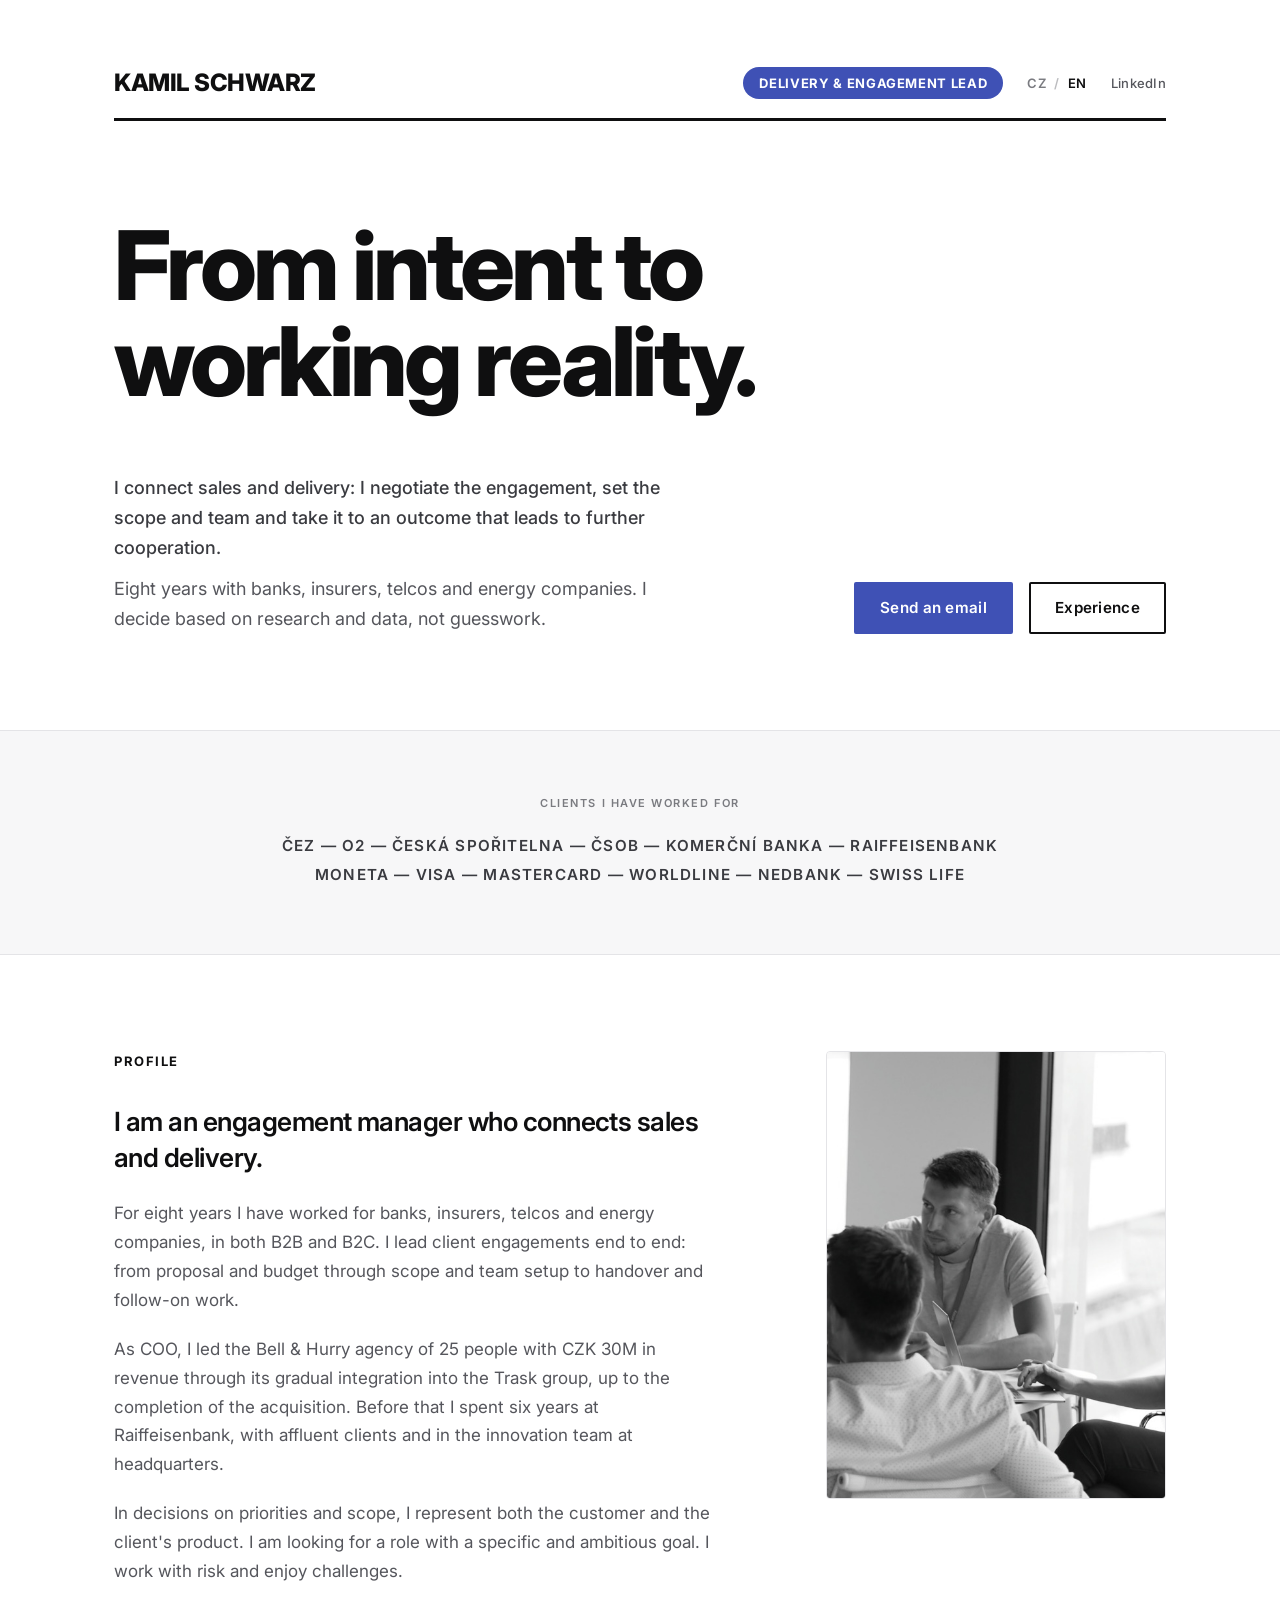
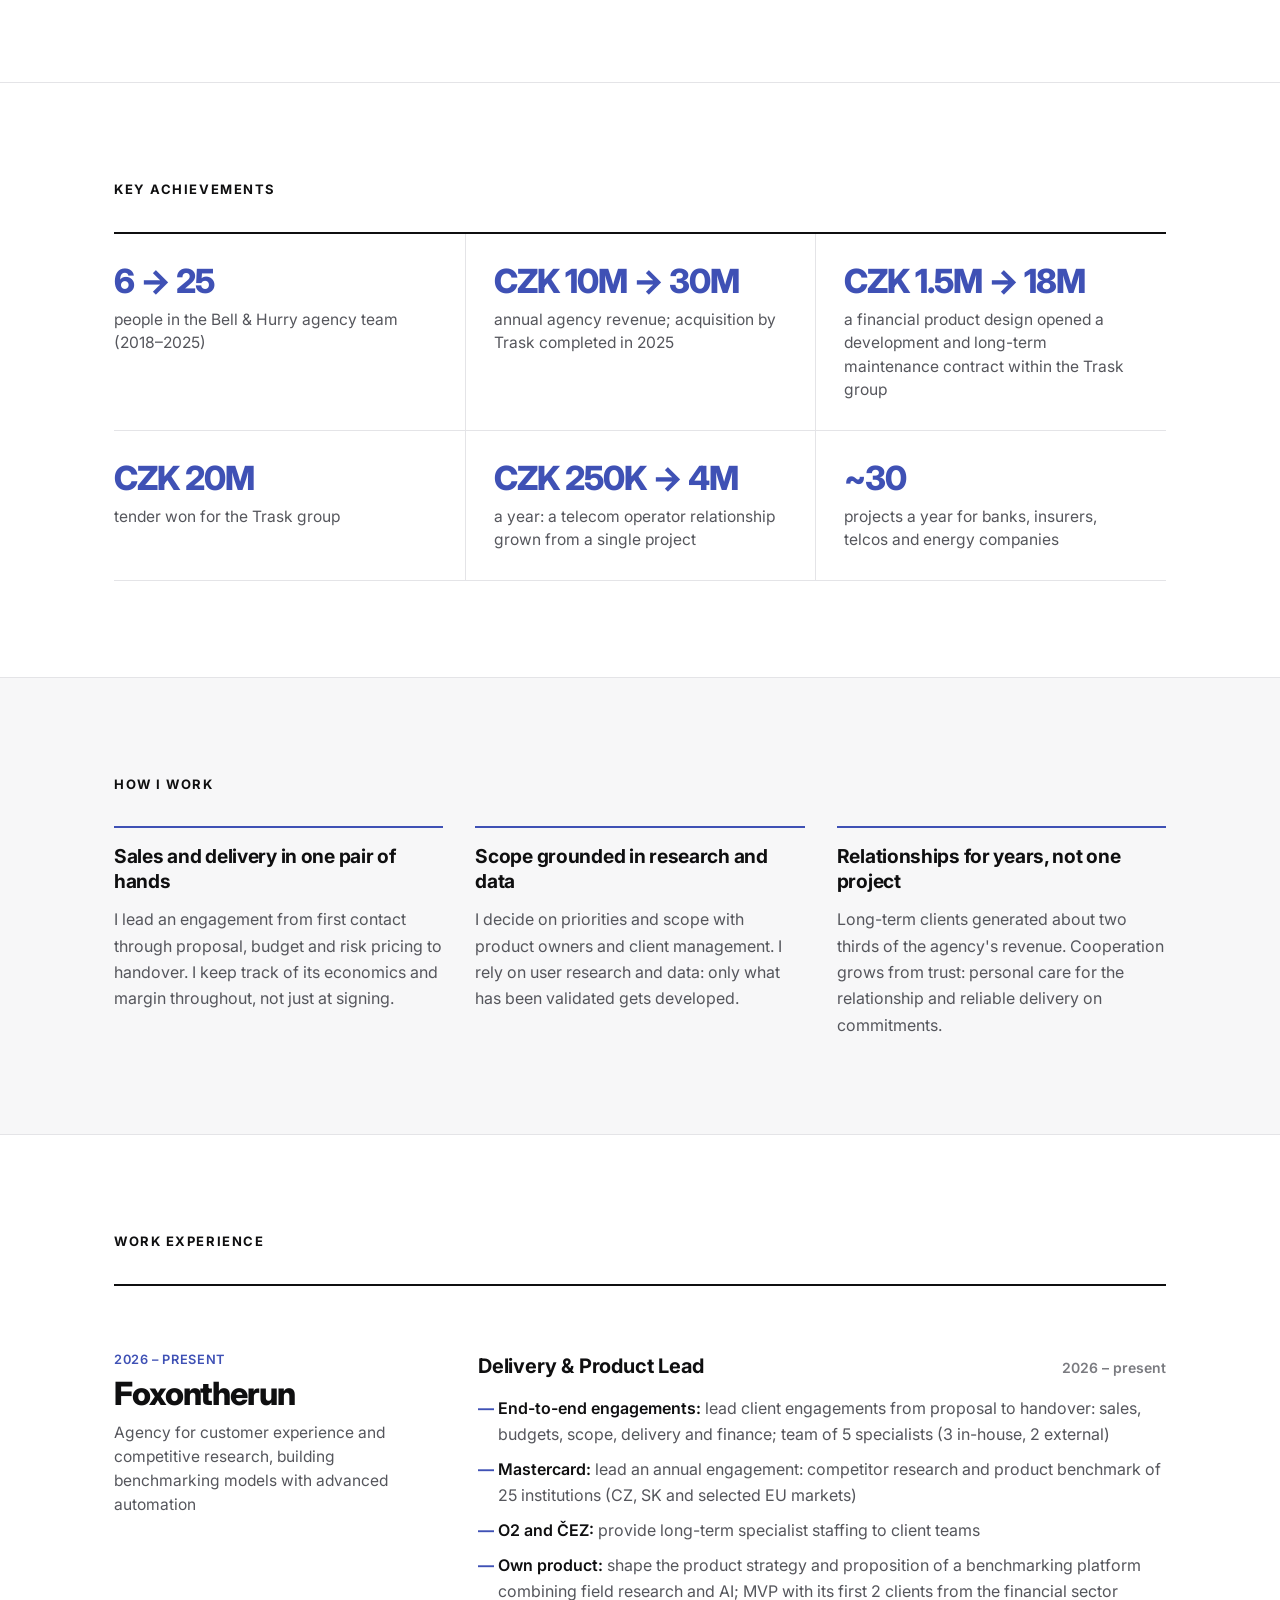
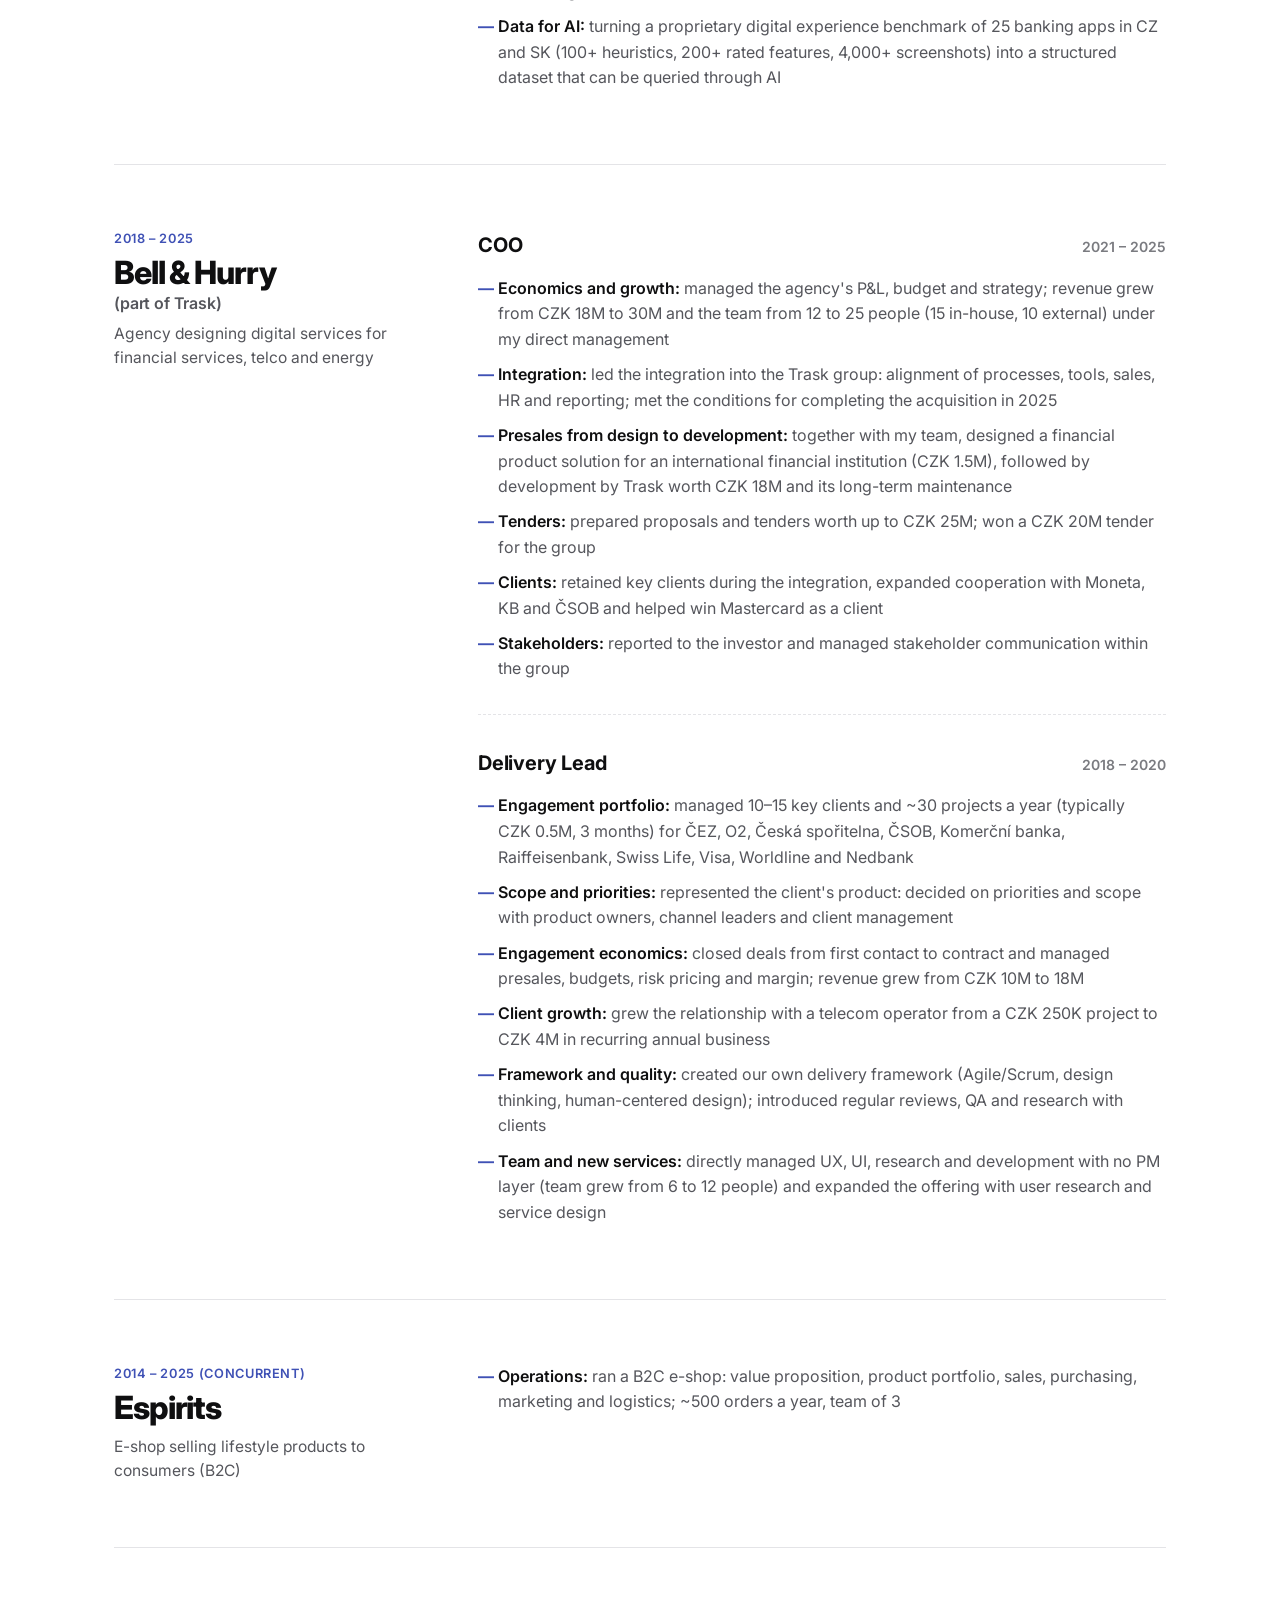
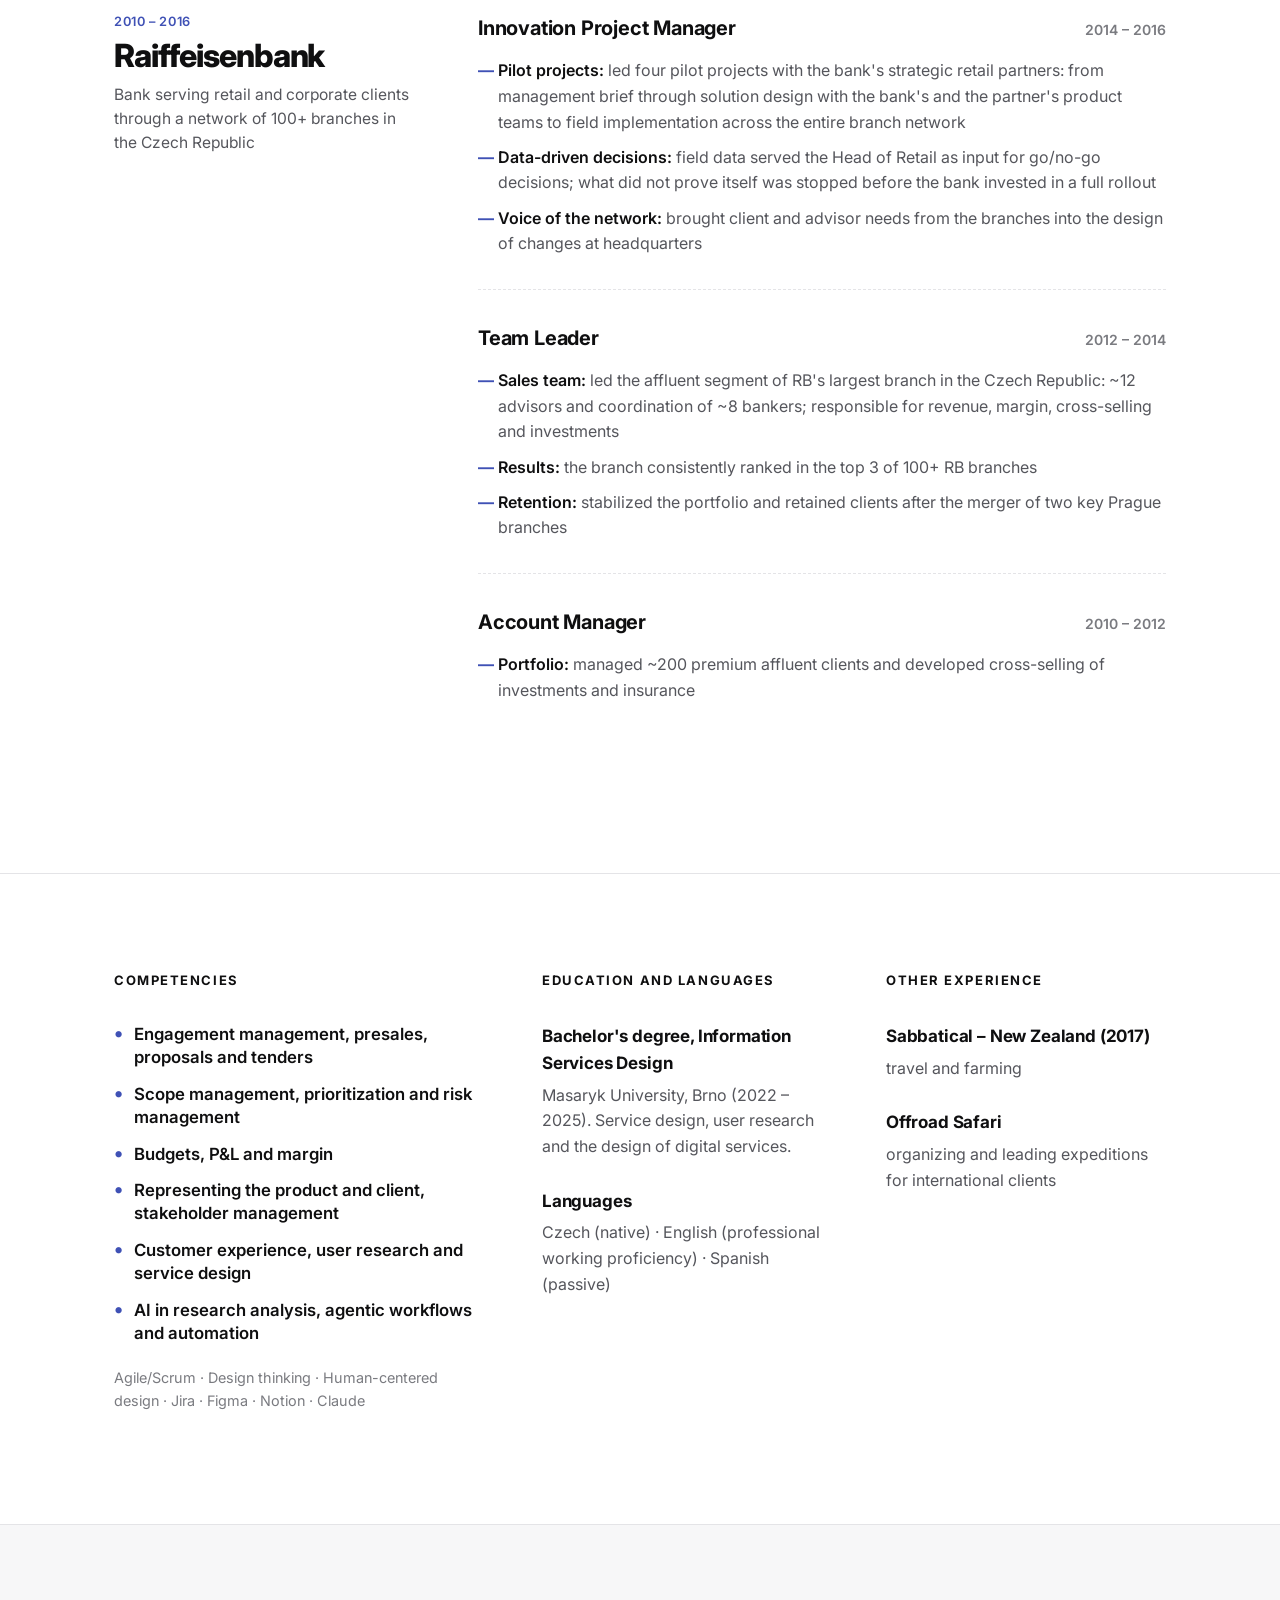
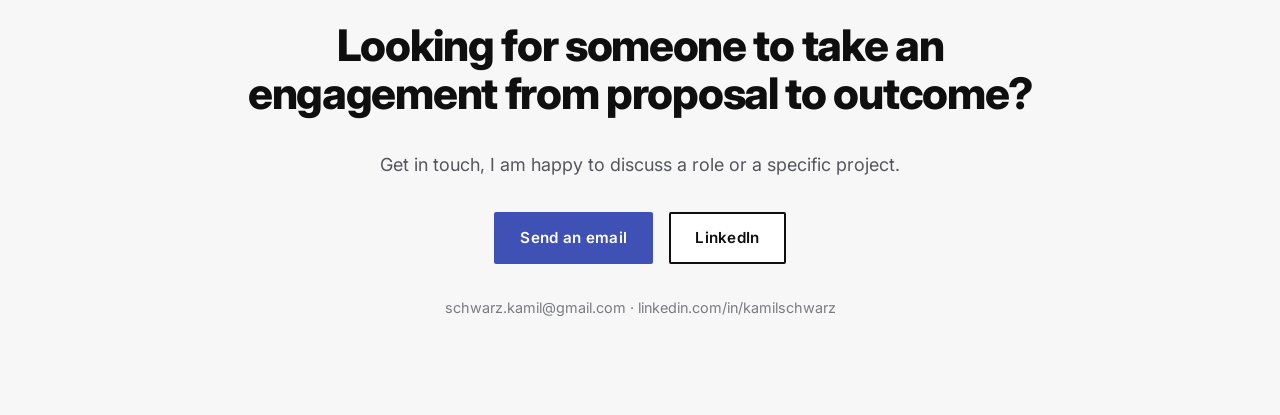
==== commit ff699816: "Add benchmark dataset detail to Foxontherun Co-Authored-By: Claude Opus 5.5 <noreply@anthropic.com> " ====
--- a/en.html
+++ b/en.html
@@ -167,6 +167,7 @@
                                 <li><strong>Mastercard:</strong> lead an annual engagement: competitor research and product benchmark of 25 institutions (CZ, SK and selected EU markets)</li>
                                 <li><strong>O2 and ČEZ:</strong> provide long-term specialist staffing to client teams</li>
                                 <li><strong>Own product:</strong> shape the product strategy and proposition of a benchmarking platform combining field research and AI; MVP with its first 2 clients from the financial sector</li>
+                                <li><strong>Data for AI:</strong> turning a proprietary digital experience benchmark of 25 banking apps in CZ and SK (100+ heuristics, 200+ rated features, 4,000+ screenshots) into a structured dataset that can be queried through AI</li>
                             </ul>
                         </div>
                     </div>
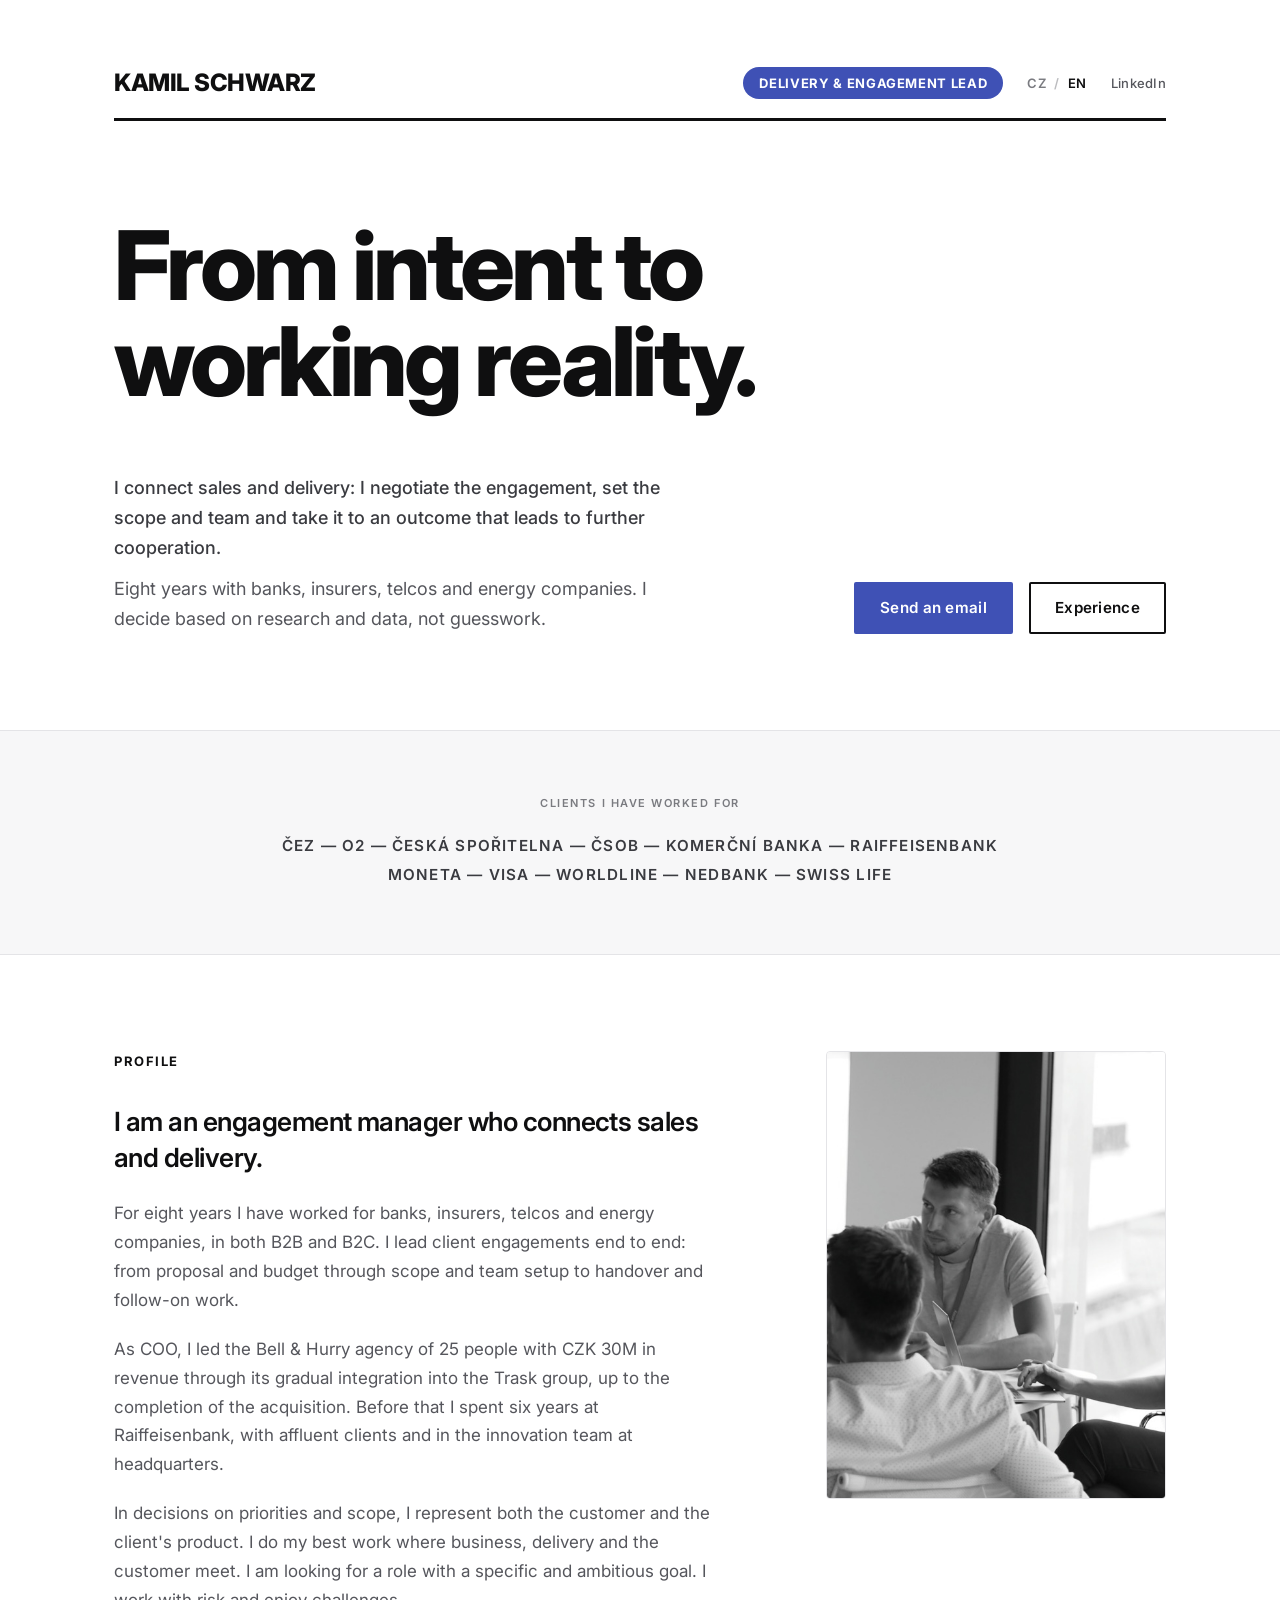
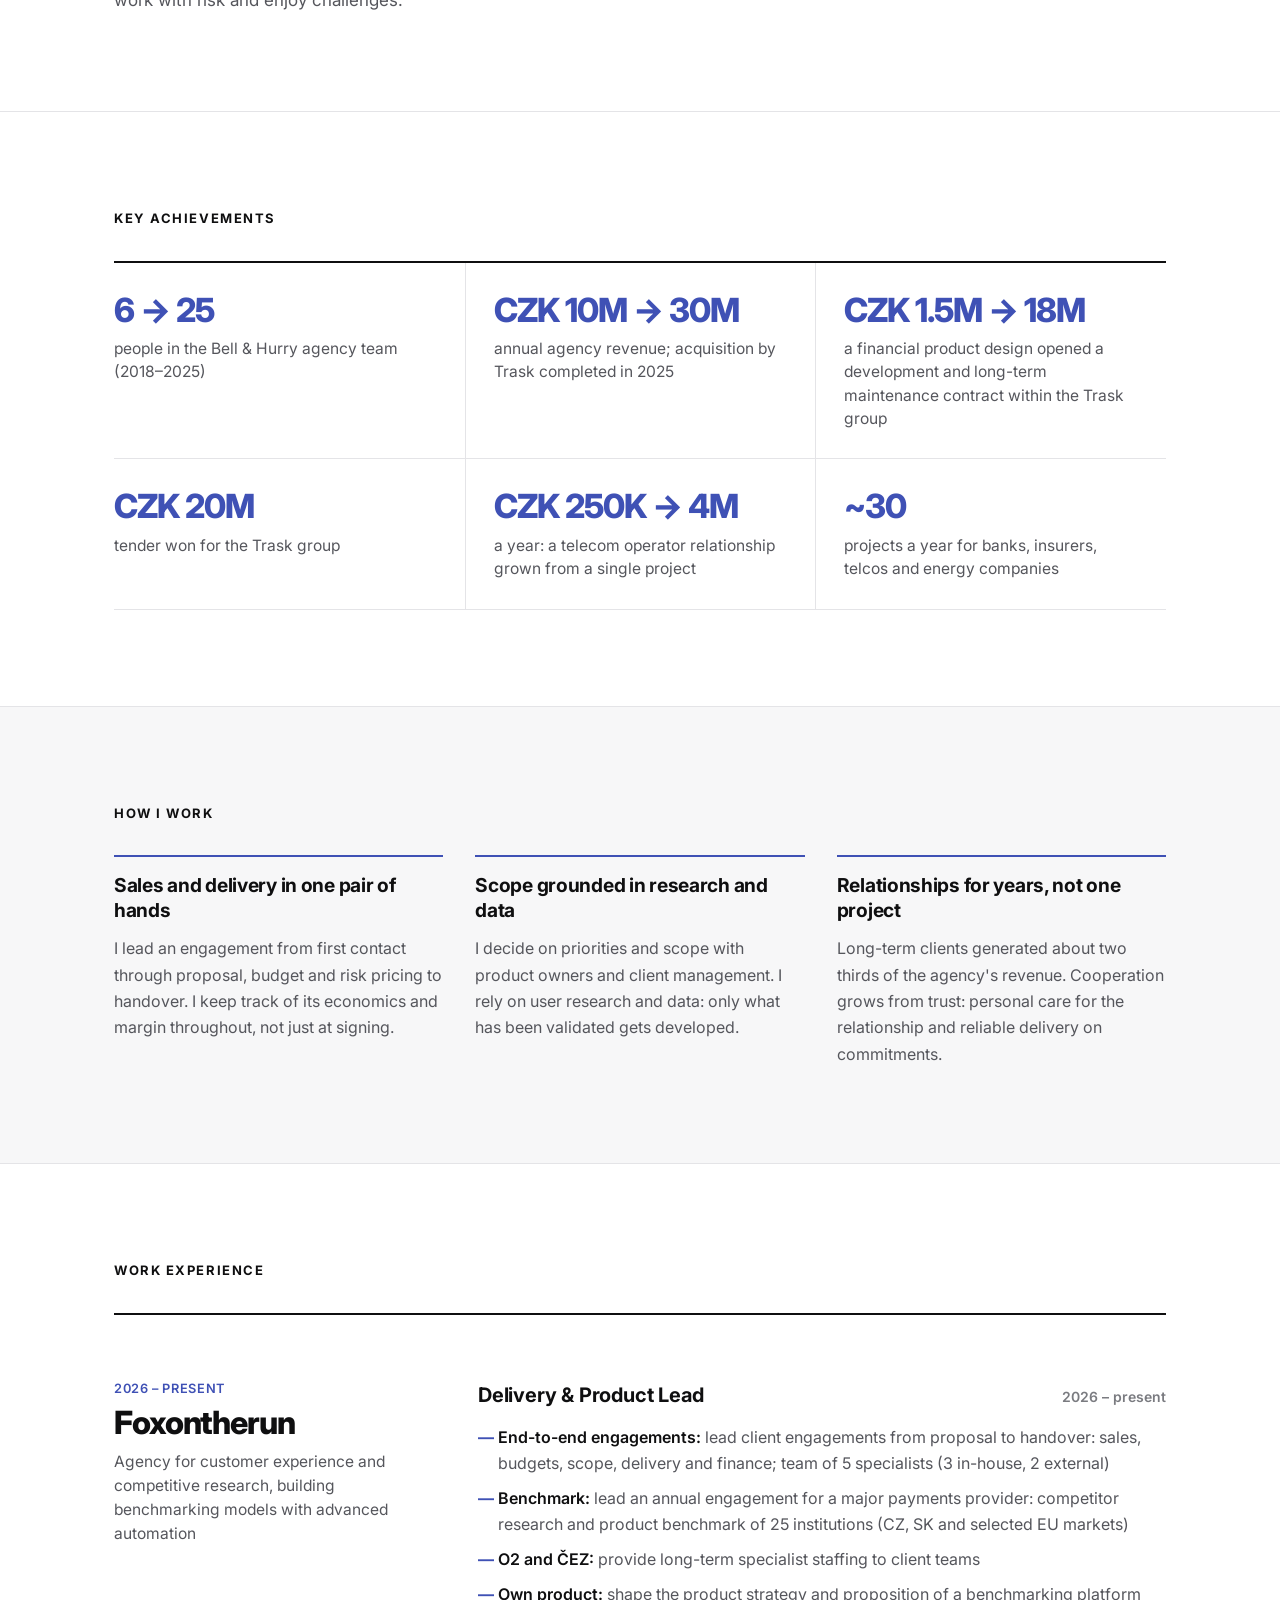
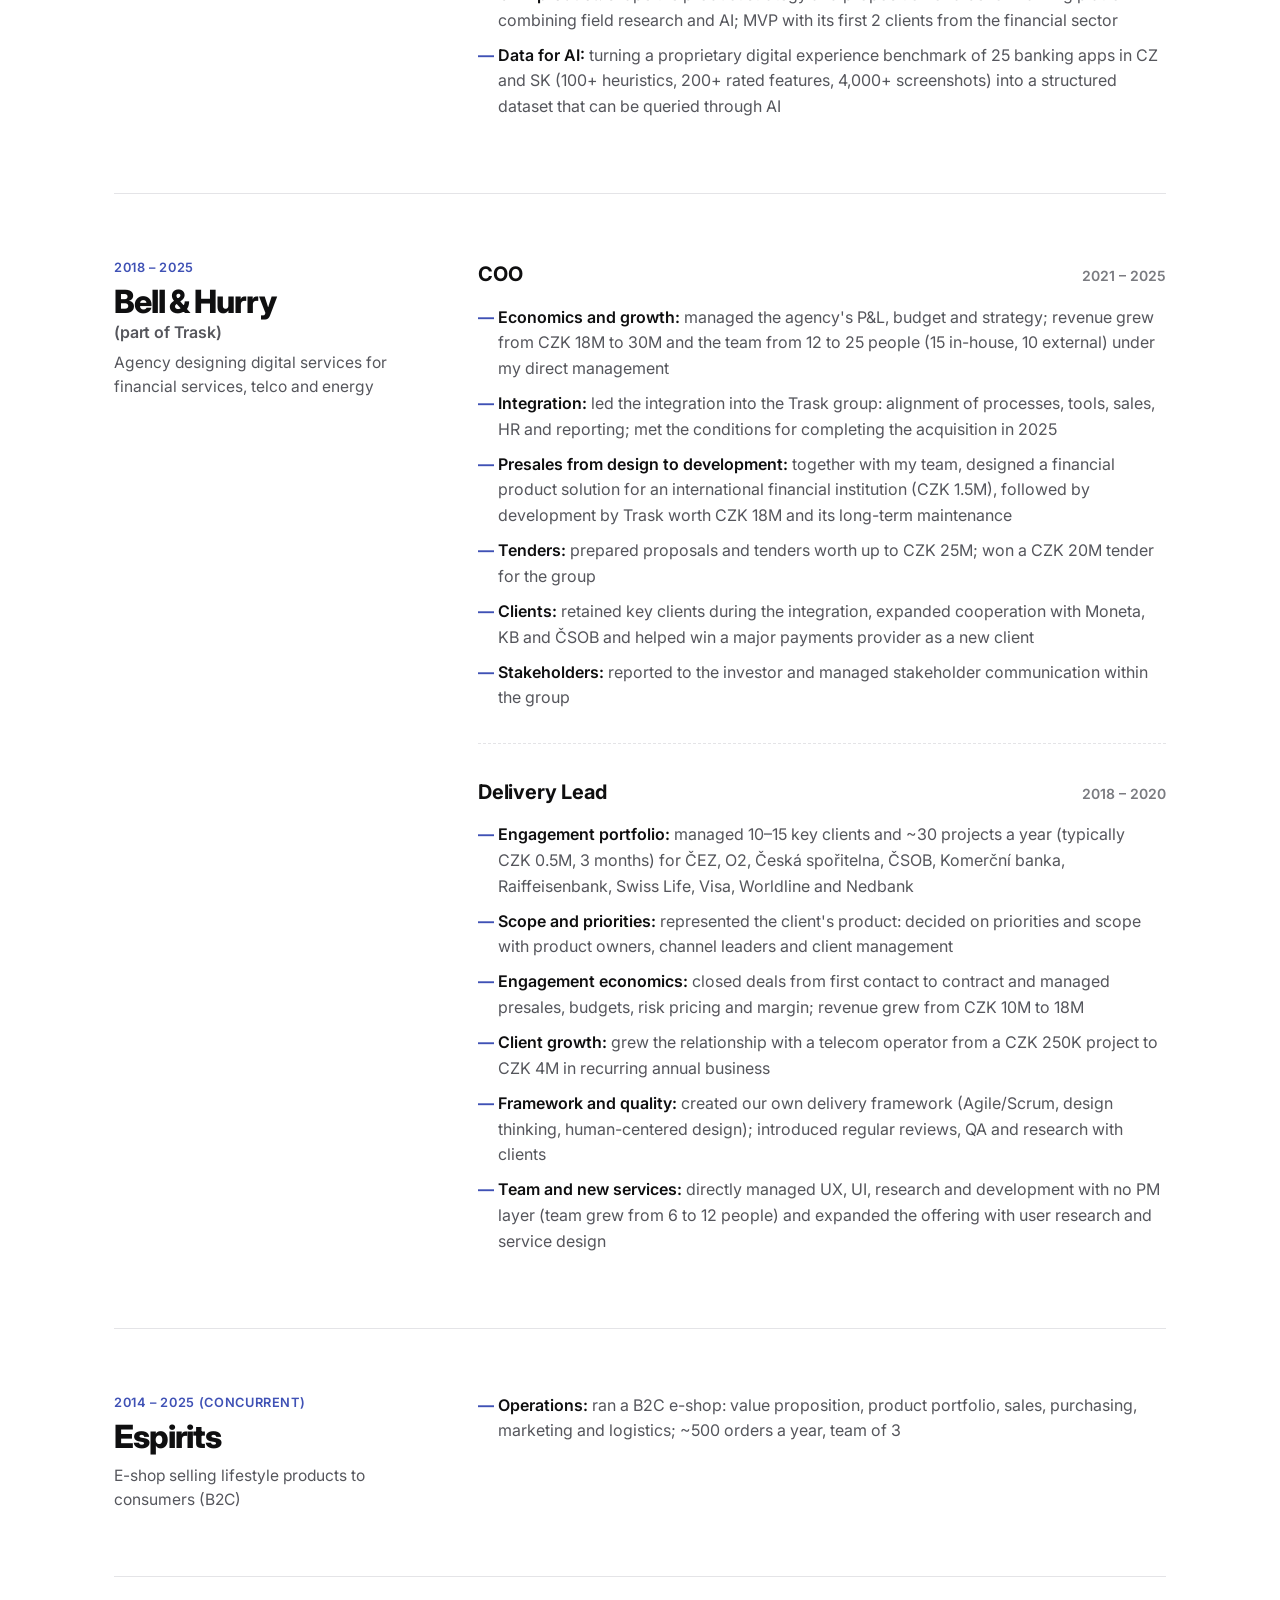
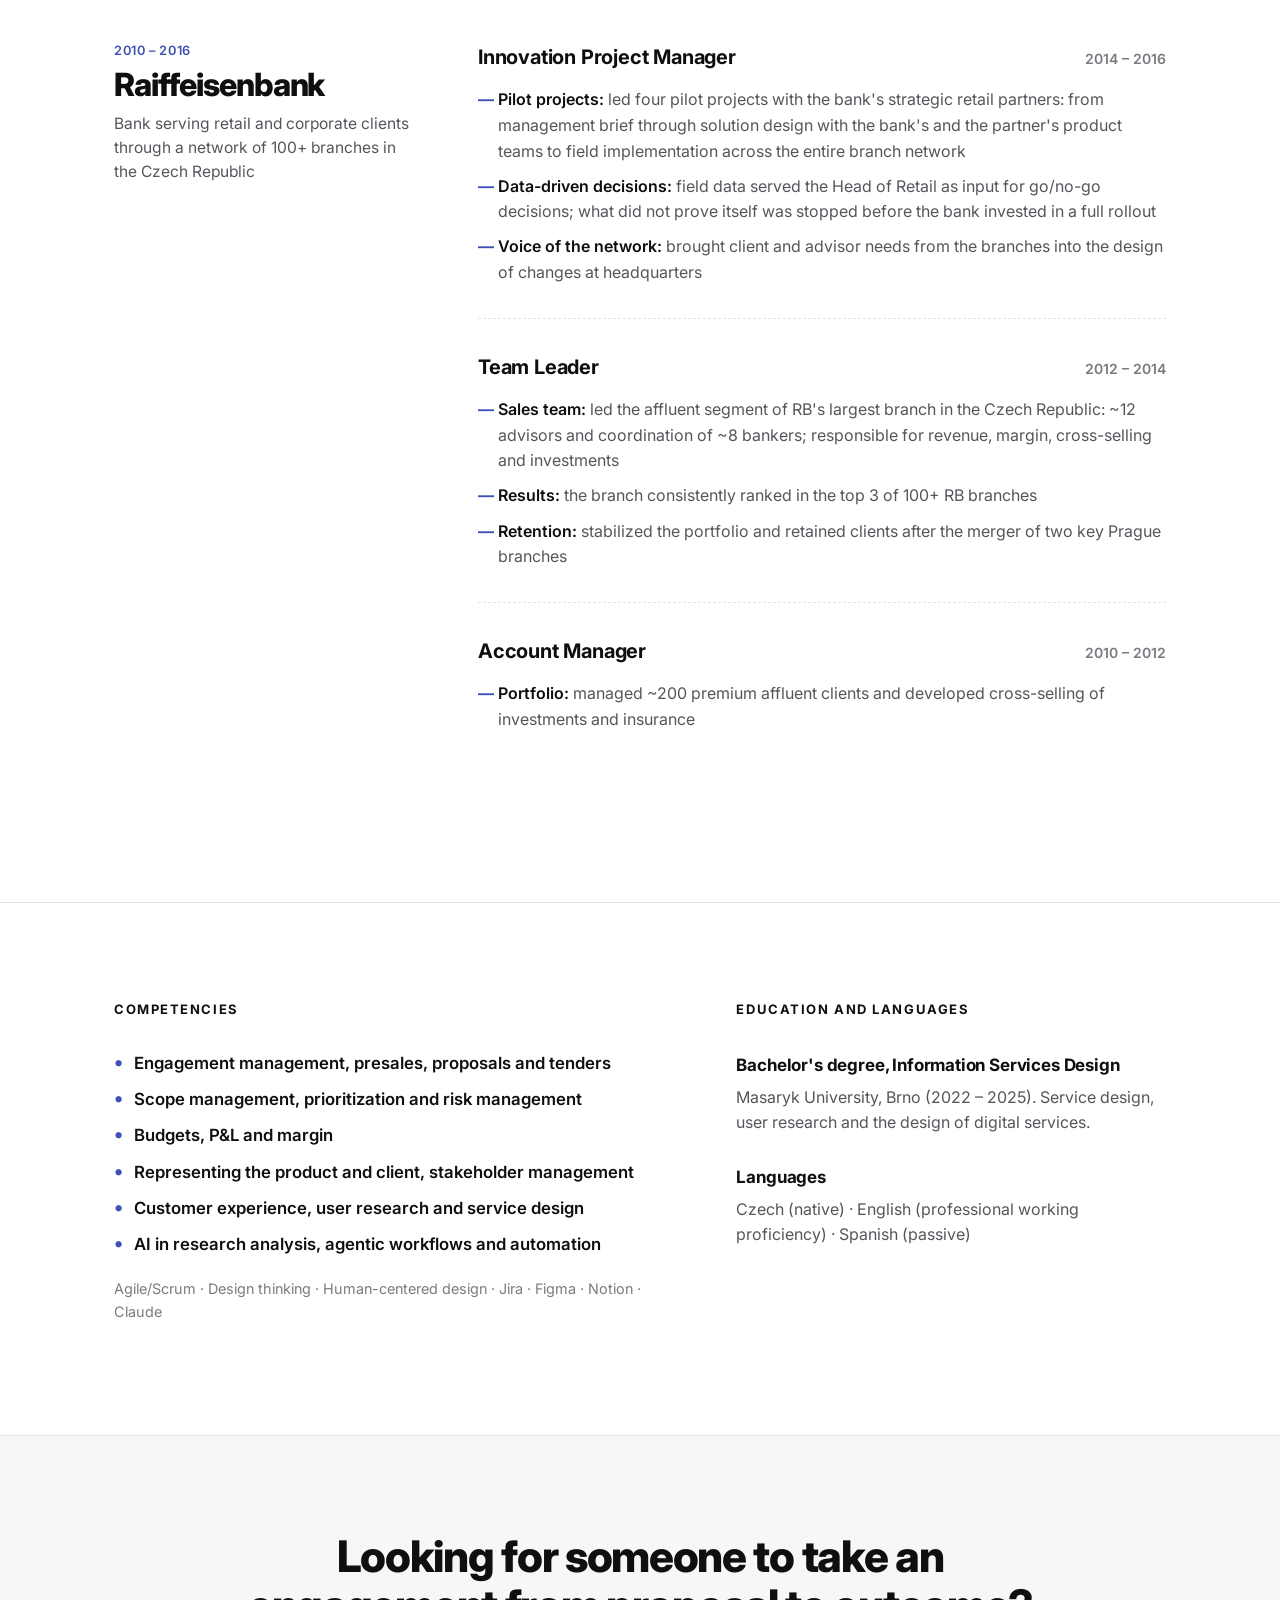
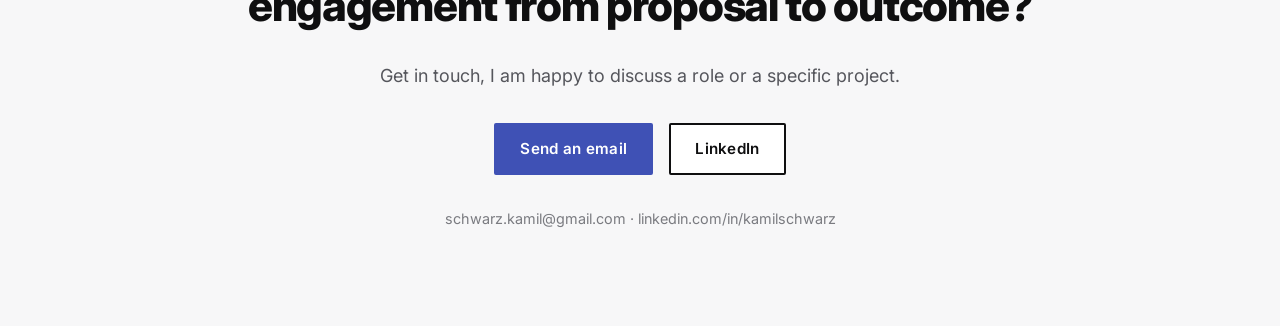
==== commit 7c21c3f9: "Anonymize payments client, drop other-experience section, add working-style line Co-Authored-By: Cla" ====
--- a/en.html
+++ b/en.html
@@ -65,7 +65,7 @@
             <p class="credibility-names">
                 <span class="cred-row">ČEZ — O2 — Česká spořitelna — ČSOB — Komerční banka — Raiffeisenbank</span>
                 <span class="cred-row-sep"> — </span>
-                <span class="cred-row">Moneta — Visa — Mastercard — Worldline — Nedbank — Swiss Life</span>
+                <span class="cred-row">Moneta — Visa — Worldline — Nedbank — Swiss Life</span>
             </p>
         </div>
     </section>
@@ -79,7 +79,7 @@
                     <p>I am an engagement manager who connects sales and delivery.</p>
                     <p>For eight years I have worked for banks, insurers, telcos and energy companies, in both B2B and B2C. I lead client engagements end to end: from proposal and budget through scope and team setup to handover and follow-on work.</p>
                     <p>As COO, I led the Bell &amp; Hurry agency of 25&nbsp;people with CZK&nbsp;30M in revenue through its gradual integration into the Trask group, up to the completion of the acquisition. Before that I spent six years at Raiffeisenbank, with affluent clients and in the innovation team at headquarters.</p>
-                    <p>In decisions on priorities and scope, I represent both the customer and the client's product. I am looking for a role with a specific and ambitious goal. I work with risk and enjoy challenges.</p>
+                    <p>In decisions on priorities and scope, I represent both the customer and the client's product. I do my best work where business, delivery and the customer meet. I am looking for a role with a specific and ambitious goal. I work with risk and enjoy challenges.</p>
                 </div>
             </div>
             <div class="about-photo">
@@ -164,7 +164,7 @@
                             </div>
                             <ul class="role-list">
                                 <li><strong>End-to-end engagements:</strong> lead client engagements from proposal to handover: sales, budgets, scope, delivery and finance; team of 5 specialists (3 in-house, 2 external)</li>
-                                <li><strong>Mastercard:</strong> lead an annual engagement: competitor research and product benchmark of 25 institutions (CZ, SK and selected EU markets)</li>
+                                <li><strong>Benchmark:</strong> lead an annual engagement for a major payments provider: competitor research and product benchmark of 25 institutions (CZ, SK and selected EU markets)</li>
                                 <li><strong>O2 and ČEZ:</strong> provide long-term specialist staffing to client teams</li>
                                 <li><strong>Own product:</strong> shape the product strategy and proposition of a benchmarking platform combining field research and AI; MVP with its first 2 clients from the financial sector</li>
                                 <li><strong>Data for AI:</strong> turning a proprietary digital experience benchmark of 25 banking apps in CZ and SK (100+ heuristics, 200+ rated features, 4,000+ screenshots) into a structured dataset that can be queried through AI</li>
@@ -191,7 +191,7 @@
                                 <li><strong>Integration:</strong> led the integration into the Trask group: alignment of processes, tools, sales, HR and reporting; met the conditions for completing the acquisition in 2025</li>
                                 <li><strong>Presales from design to development:</strong> together with my team, designed a financial product solution for an international financial institution (CZK&nbsp;1.5M), followed by development by Trask worth CZK&nbsp;18M and its long-term maintenance</li>
                                 <li><strong>Tenders:</strong> prepared proposals and tenders worth up to CZK&nbsp;25M; won a CZK&nbsp;20M tender for the group</li>
-                                <li><strong>Clients:</strong> retained key clients during the integration, expanded cooperation with Moneta, KB and ČSOB and helped win Mastercard as a client</li>
+                                <li><strong>Clients:</strong> retained key clients during the integration, expanded cooperation with Moneta, KB and ČSOB and helped win a major payments provider as a new client</li>
                                 <li><strong>Stakeholders:</strong> reported to the investor and managed stakeholder communication within the group</li>
                             </ul>
                         </div>
@@ -301,18 +301,6 @@
                     <p class="role-description">Czech (native) · English (professional working proficiency) · Spanish (passive)</p>
                 </div>
             </div>
-
-            <div class="cap-group page-break-avoid">
-                <h2 class="section-title">Other experience</h2>
-                <div class="exp-item">
-                    <h4 class="role-title-small">Sabbatical – New Zealand (2017)</h4>
-                    <p class="role-description">travel and farming</p>
-                </div>
-                <div class="exp-item">
-                    <h4 class="role-title-small">Offroad Safari</h4>
-                    <p class="role-description">organizing and leading expeditions for international clients</p>
-                </div>
-            </div>
         </div>
     </section>
 
--- a/style.css
+++ b/style.css
@@ -478,7 +478,7 @@
 
 .skills-grid {
     display: grid;
-    grid-template-columns: 1.3fr 1fr 1fr;
+    grid-template-columns: 1.3fr 1fr;
     gap: var(--space-lg);
 }
 
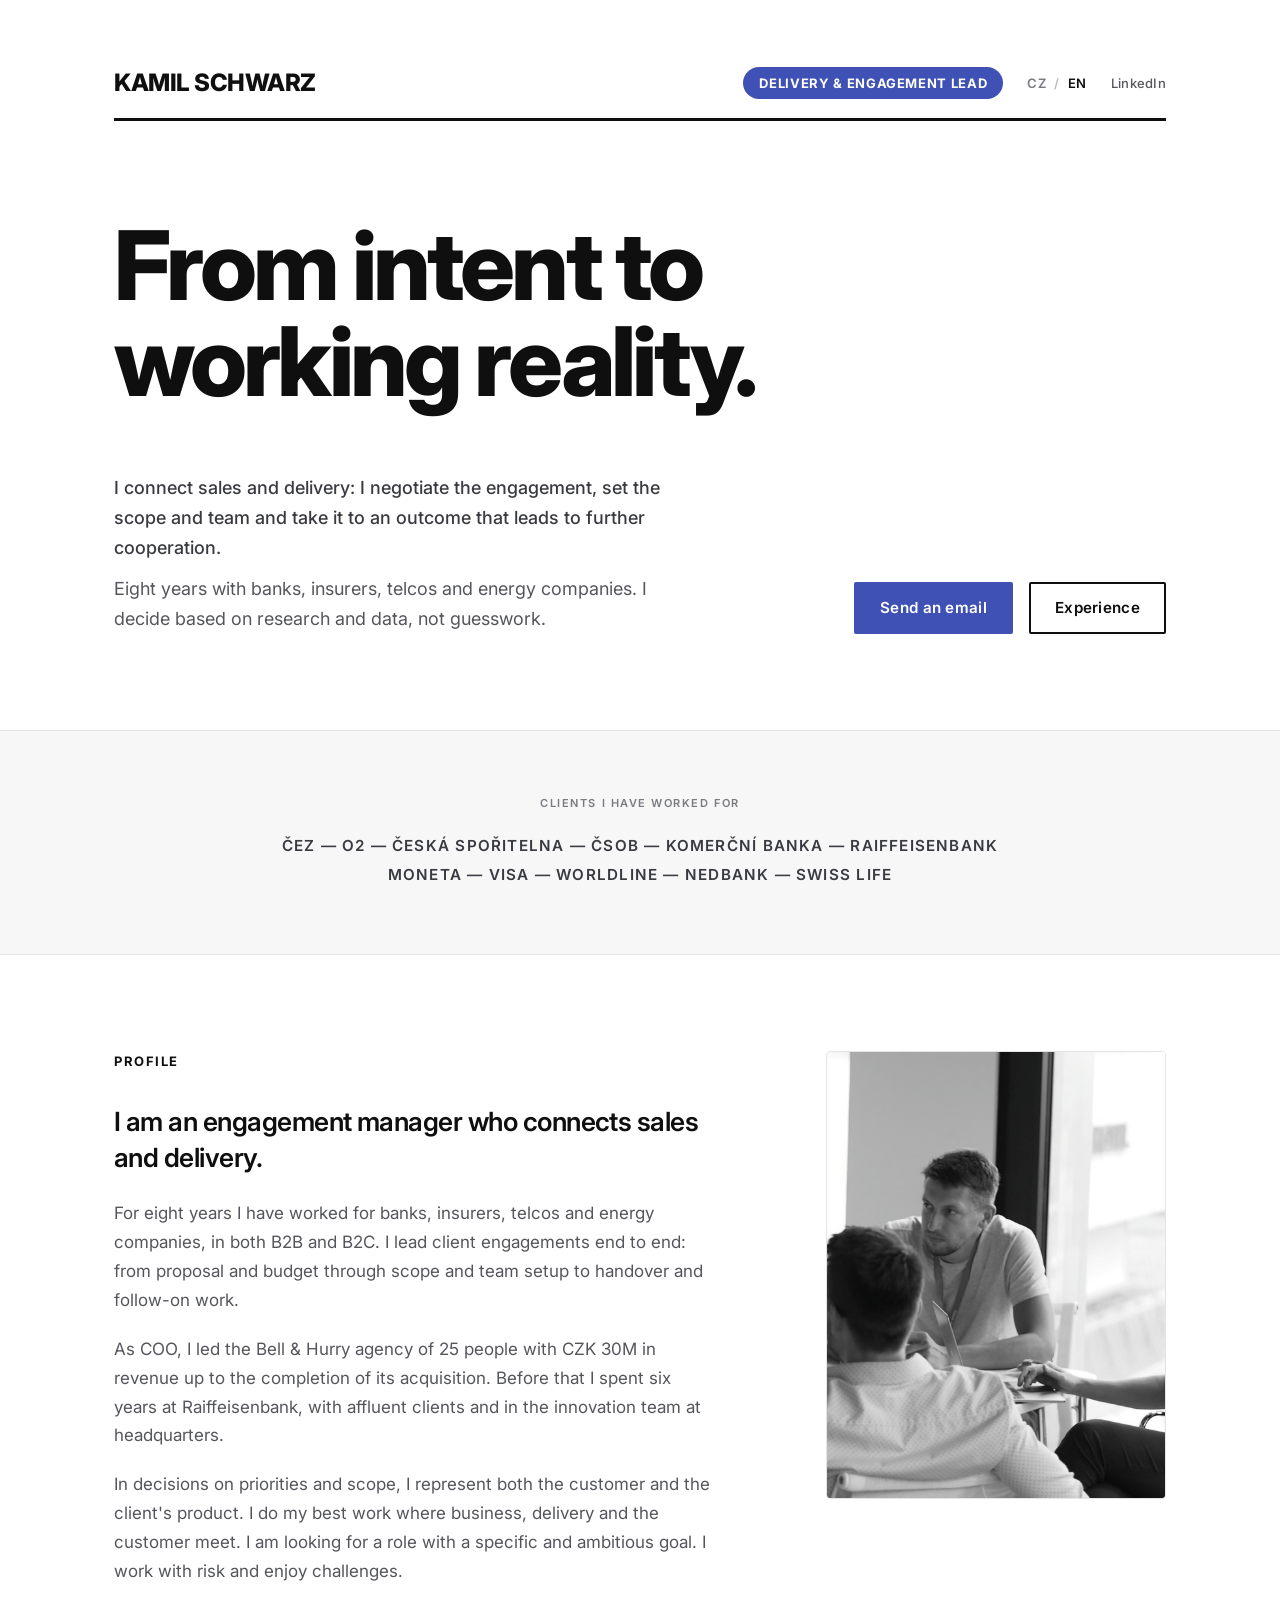
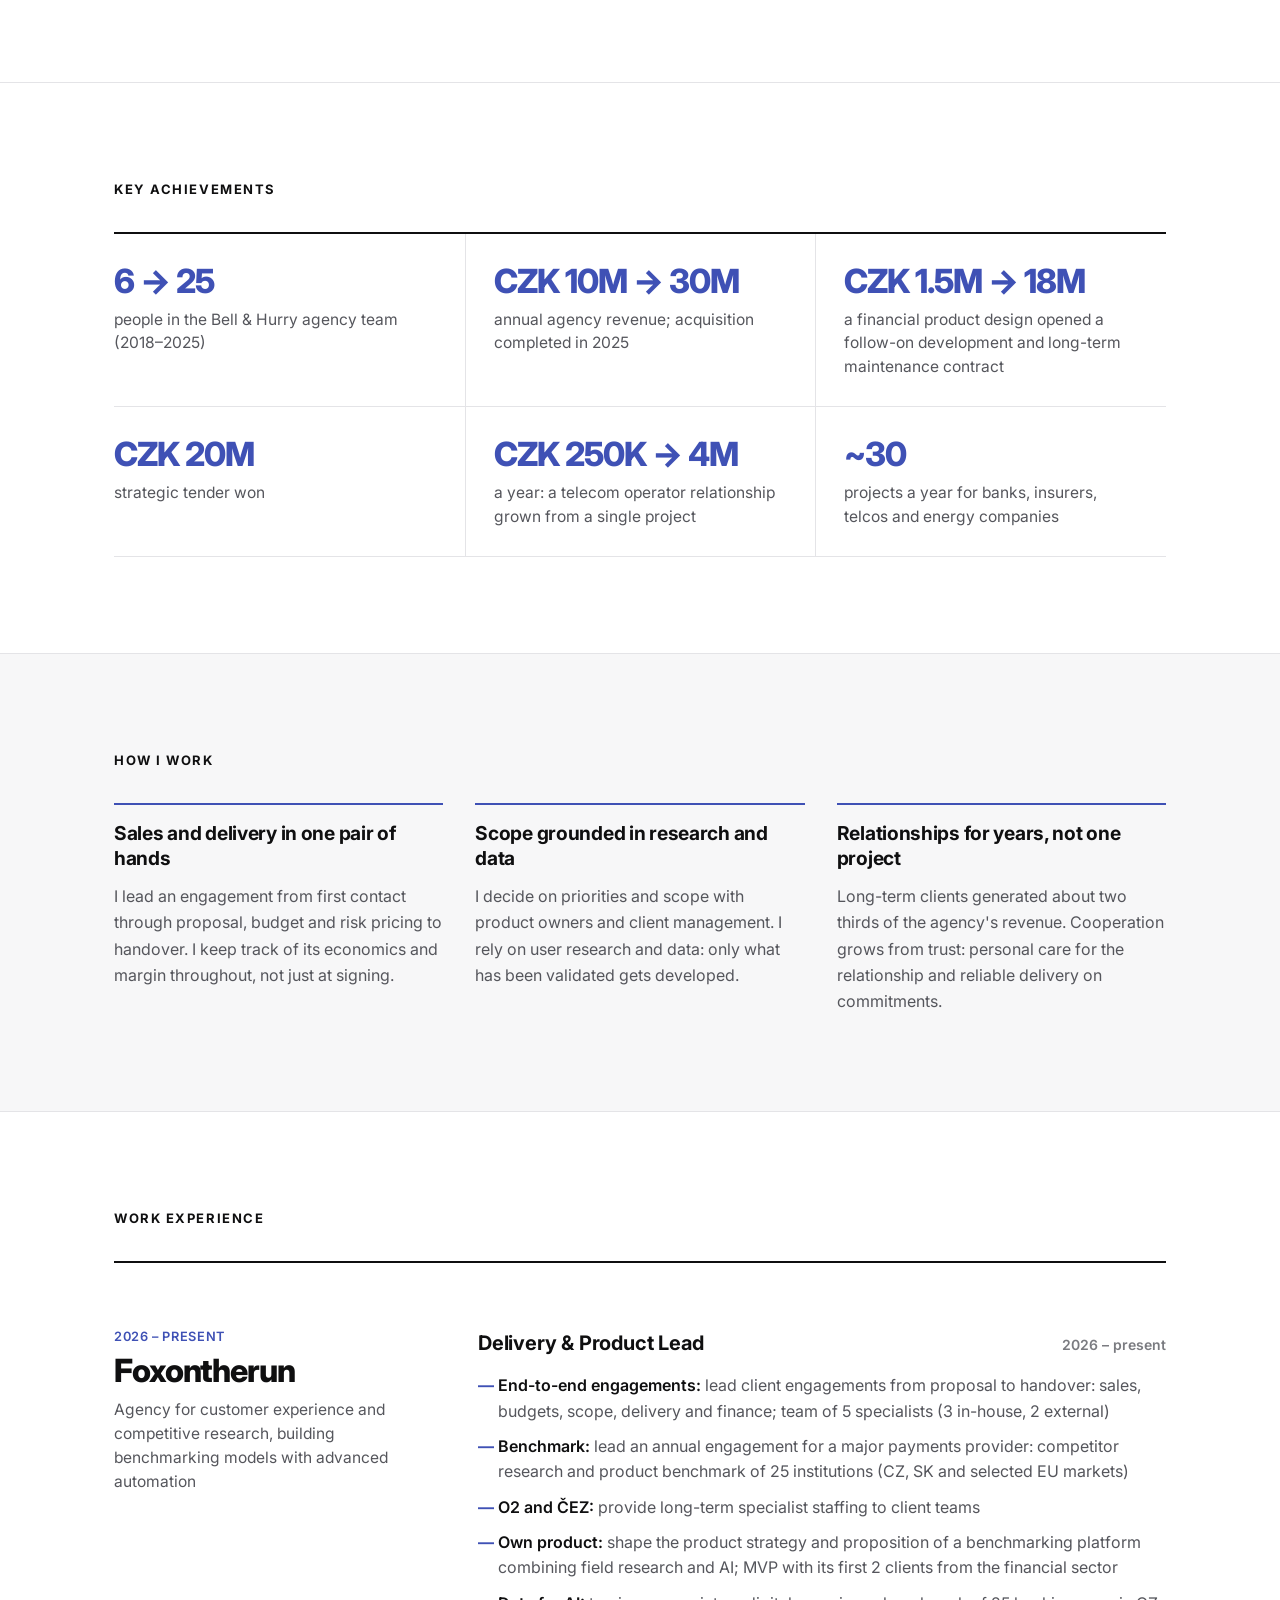
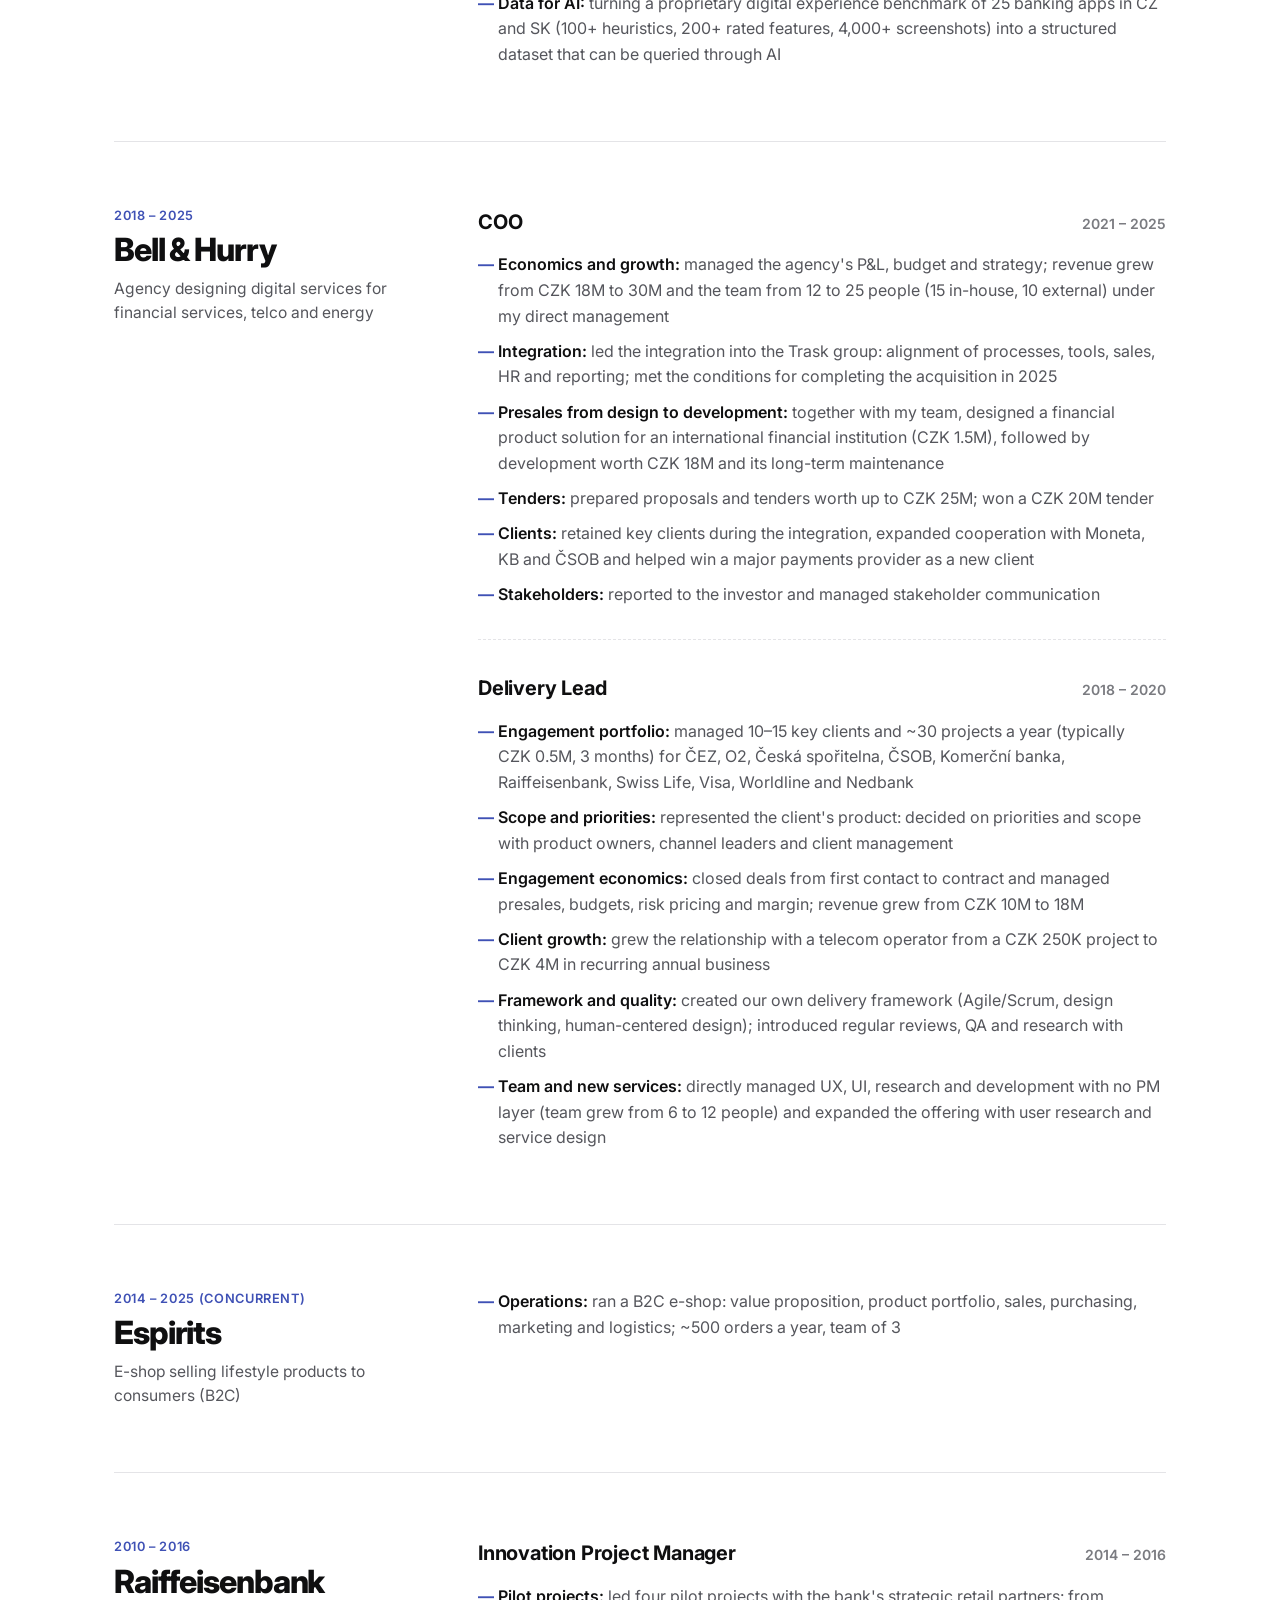
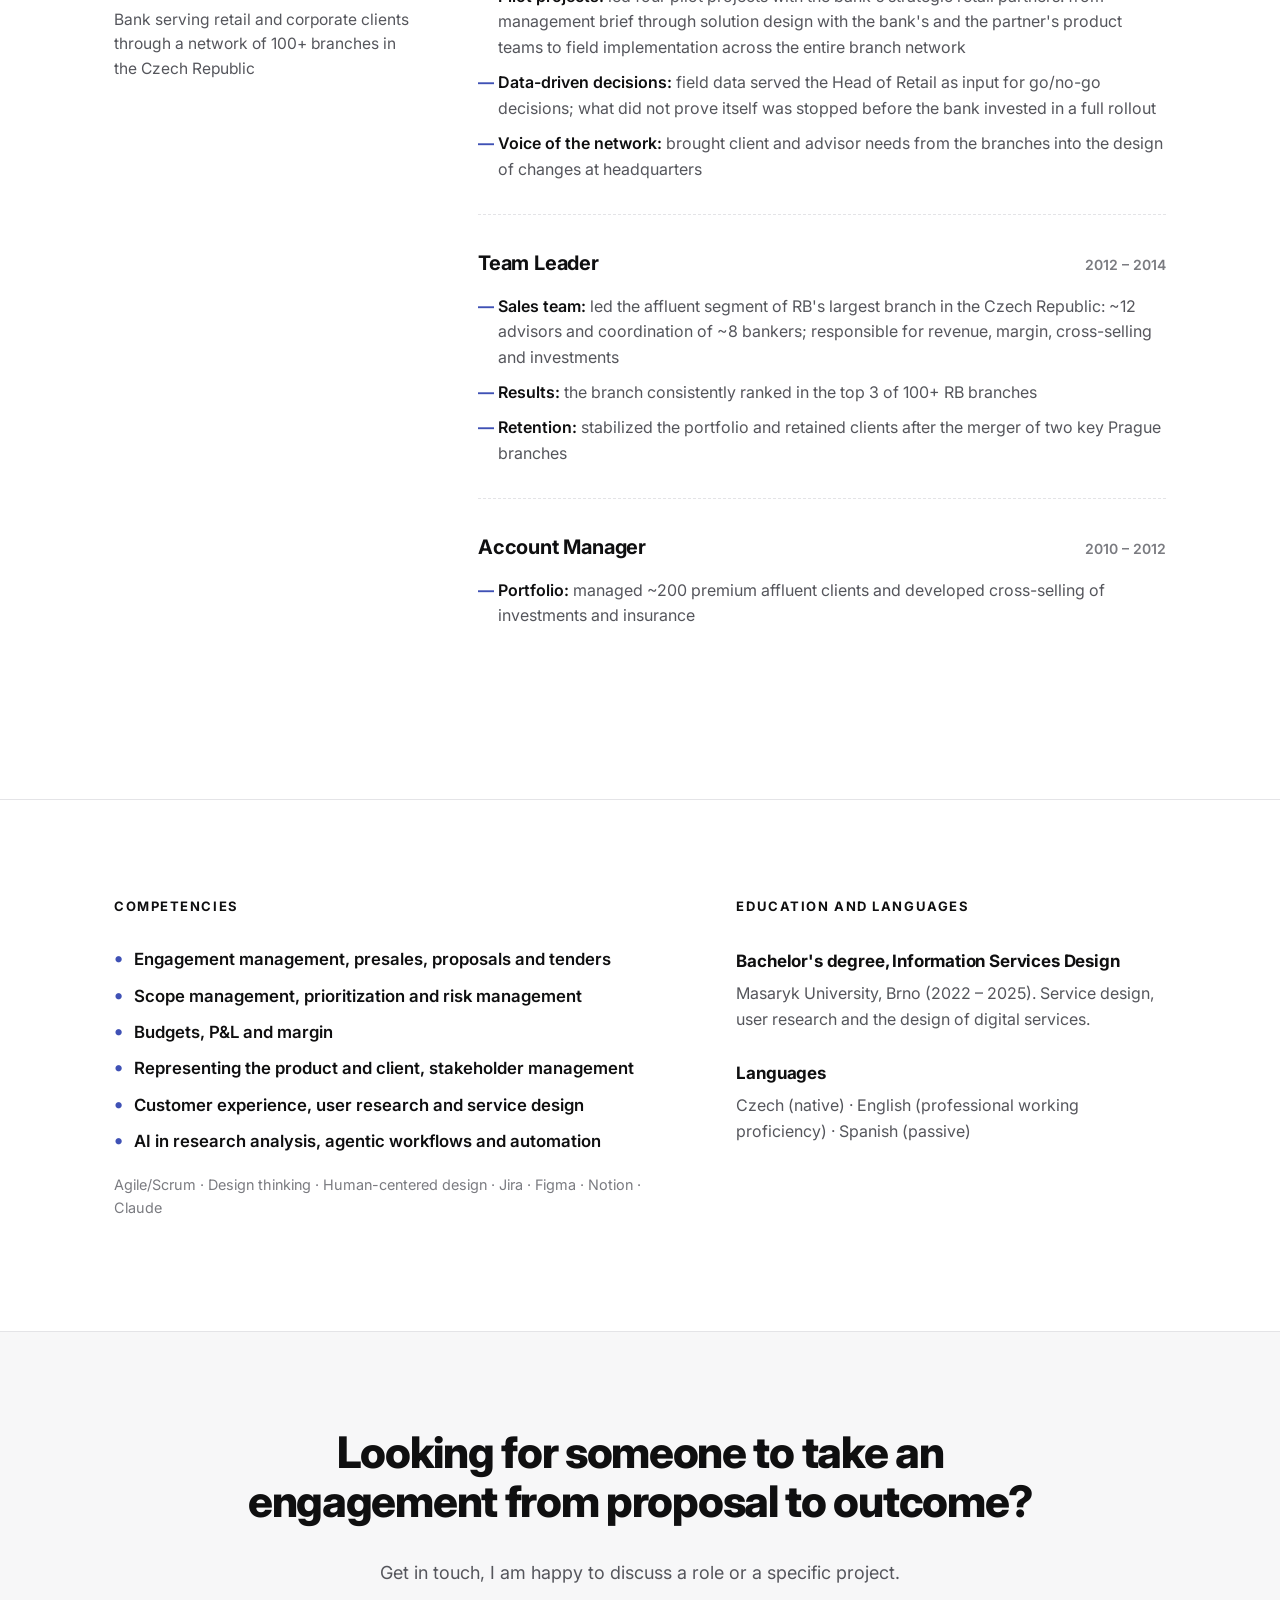
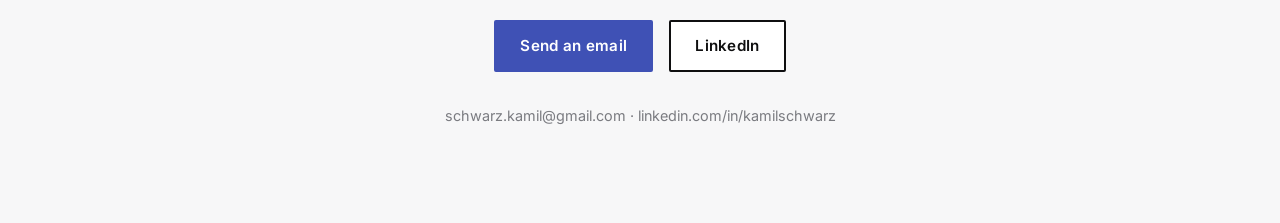
==== commit 155adb41: "Minimize Trask mentions on the site Co-Authored-By: Claude Opus 5.5 <noreply@anthropic.com> Claude-S" ====
--- a/en.html
+++ b/en.html
@@ -78,7 +78,7 @@
                 <div class="text-block-large">
                     <p>I am an engagement manager who connects sales and delivery.</p>
                     <p>For eight years I have worked for banks, insurers, telcos and energy companies, in both B2B and B2C. I lead client engagements end to end: from proposal and budget through scope and team setup to handover and follow-on work.</p>
-                    <p>As COO, I led the Bell &amp; Hurry agency of 25&nbsp;people with CZK&nbsp;30M in revenue through its gradual integration into the Trask group, up to the completion of the acquisition. Before that I spent six years at Raiffeisenbank, with affluent clients and in the innovation team at headquarters.</p>
+                    <p>As COO, I led the Bell &amp; Hurry agency of 25&nbsp;people with CZK&nbsp;30M in revenue up to the completion of its acquisition. Before that I spent six years at Raiffeisenbank, with affluent clients and in the innovation team at headquarters.</p>
                     <p>In decisions on priorities and scope, I represent both the customer and the client's product. I do my best work where business, delivery and the customer meet. I am looking for a role with a specific and ambitious goal. I work with risk and enjoy challenges.</p>
                 </div>
             </div>
@@ -99,15 +99,15 @@
                 </div>
                 <div class="result">
                     <p class="result-number">CZK&nbsp;10M&nbsp;→ 30M</p>
-                    <p class="result-label">annual agency revenue; acquisition by Trask completed in 2025</p>
+                    <p class="result-label">annual agency revenue; acquisition completed in 2025</p>
                 </div>
                 <div class="result">
                     <p class="result-number">CZK&nbsp;1.5M&nbsp;→ 18M</p>
-                    <p class="result-label">a financial product design opened a development and long-term maintenance contract within the Trask group</p>
+                    <p class="result-label">a financial product design opened a follow-on development and long-term maintenance contract</p>
                 </div>
                 <div class="result">
                     <p class="result-number">CZK&nbsp;20M</p>
-                    <p class="result-label">tender won for the Trask group</p>
+                    <p class="result-label">strategic tender won</p>
                 </div>
                 <div class="result">
                     <p class="result-number">CZK&nbsp;250K&nbsp;→ 4M</p>
@@ -177,7 +177,7 @@
                 <div class="career-block">
                     <div class="career-meta">
                         <span class="career-year">2018 – 2025</span>
-                        <h3 class="career-topic">Bell &amp; Hurry <span class="topic-note">(part of Trask)</span></h3>
+                        <h3 class="career-topic">Bell &amp; Hurry</h3>
                         <p class="career-sublabel">Agency designing digital services for financial services, telco and energy</p>
                     </div>
                     <div class="career-content">
@@ -189,10 +189,10 @@
                             <ul class="role-list">
                                 <li><strong>Economics and growth:</strong> managed the agency's P&amp;L, budget and strategy; revenue grew from CZK&nbsp;18M to 30M and the team from 12 to 25&nbsp;people (15 in-house, 10 external) under my direct management</li>
                                 <li><strong>Integration:</strong> led the integration into the Trask group: alignment of processes, tools, sales, HR and reporting; met the conditions for completing the acquisition in 2025</li>
-                                <li><strong>Presales from design to development:</strong> together with my team, designed a financial product solution for an international financial institution (CZK&nbsp;1.5M), followed by development by Trask worth CZK&nbsp;18M and its long-term maintenance</li>
-                                <li><strong>Tenders:</strong> prepared proposals and tenders worth up to CZK&nbsp;25M; won a CZK&nbsp;20M tender for the group</li>
+                                <li><strong>Presales from design to development:</strong> together with my team, designed a financial product solution for an international financial institution (CZK&nbsp;1.5M), followed by development worth CZK&nbsp;18M and its long-term maintenance</li>
+                                <li><strong>Tenders:</strong> prepared proposals and tenders worth up to CZK&nbsp;25M; won a CZK&nbsp;20M tender</li>
                                 <li><strong>Clients:</strong> retained key clients during the integration, expanded cooperation with Moneta, KB and ČSOB and helped win a major payments provider as a new client</li>
-                                <li><strong>Stakeholders:</strong> reported to the investor and managed stakeholder communication within the group</li>
+                                <li><strong>Stakeholders:</strong> reported to the investor and managed stakeholder communication</li>
                             </ul>
                         </div>
                         <div class="career-role">
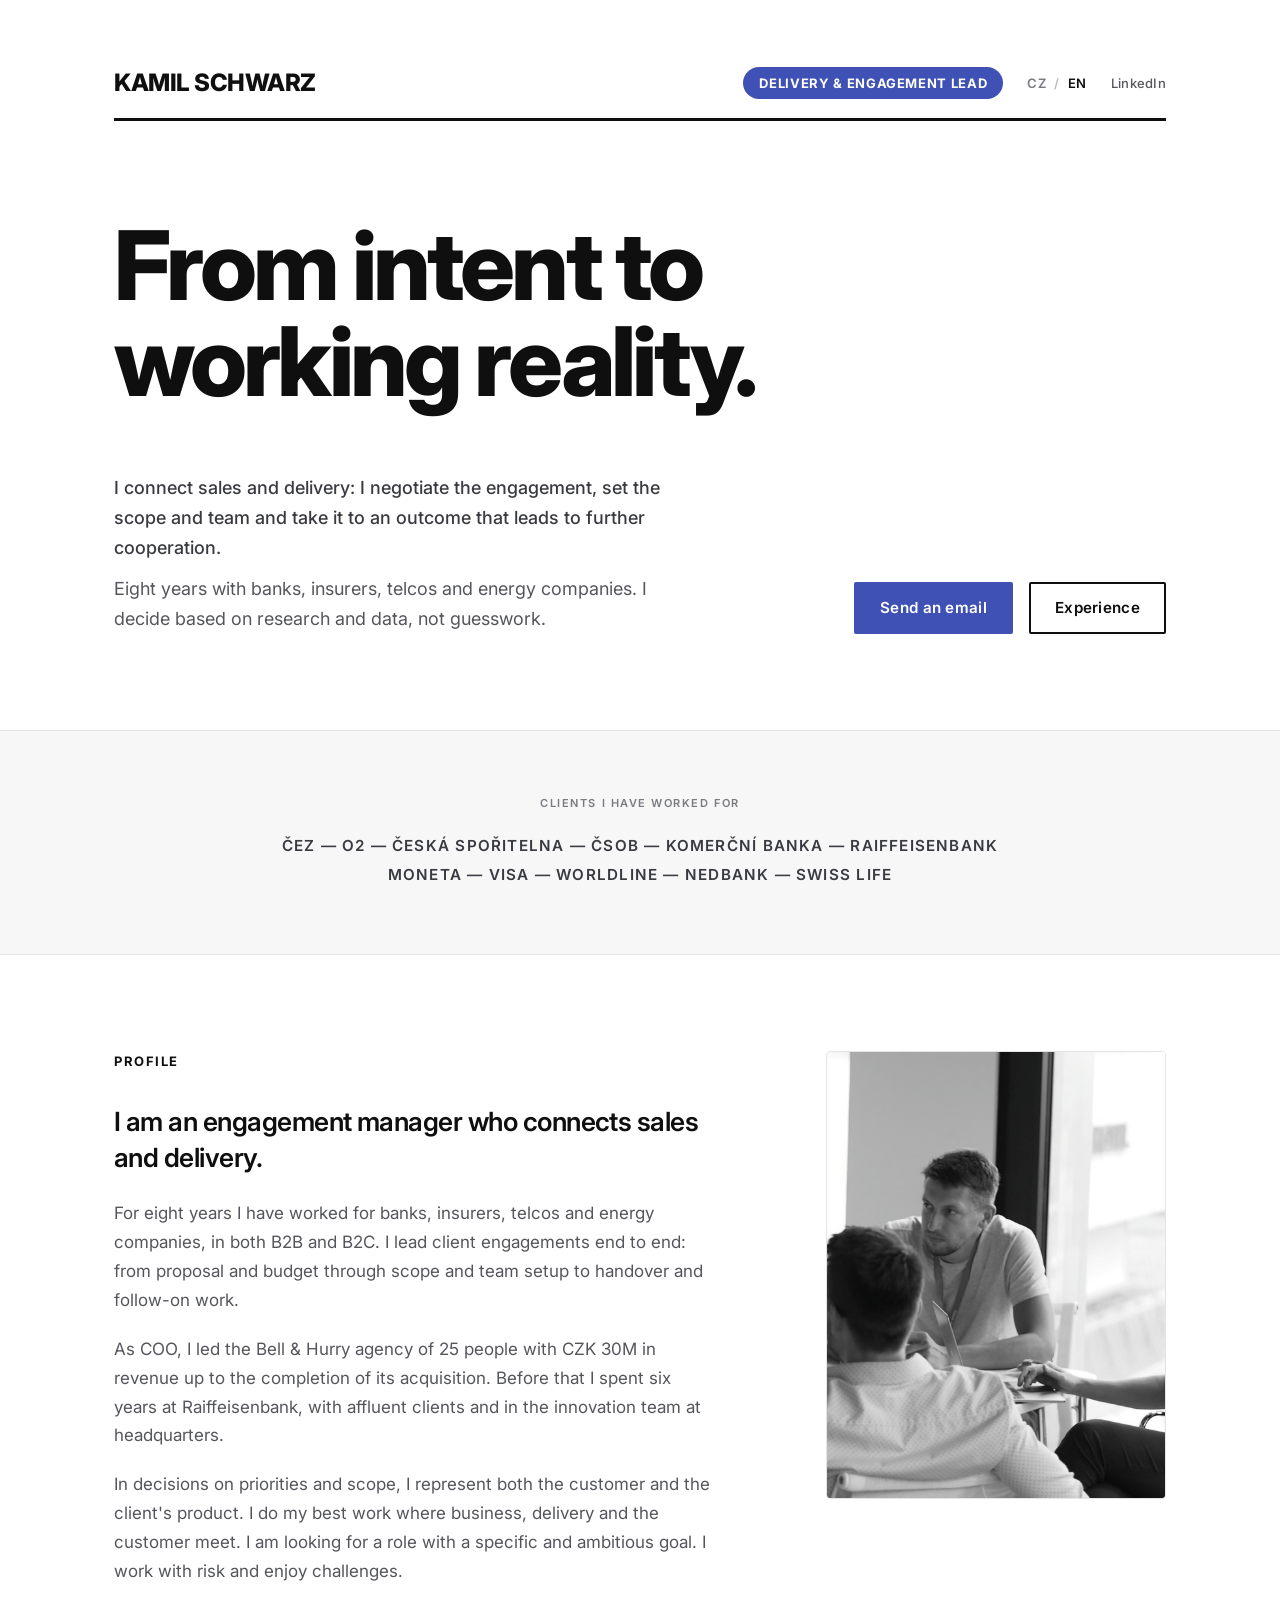
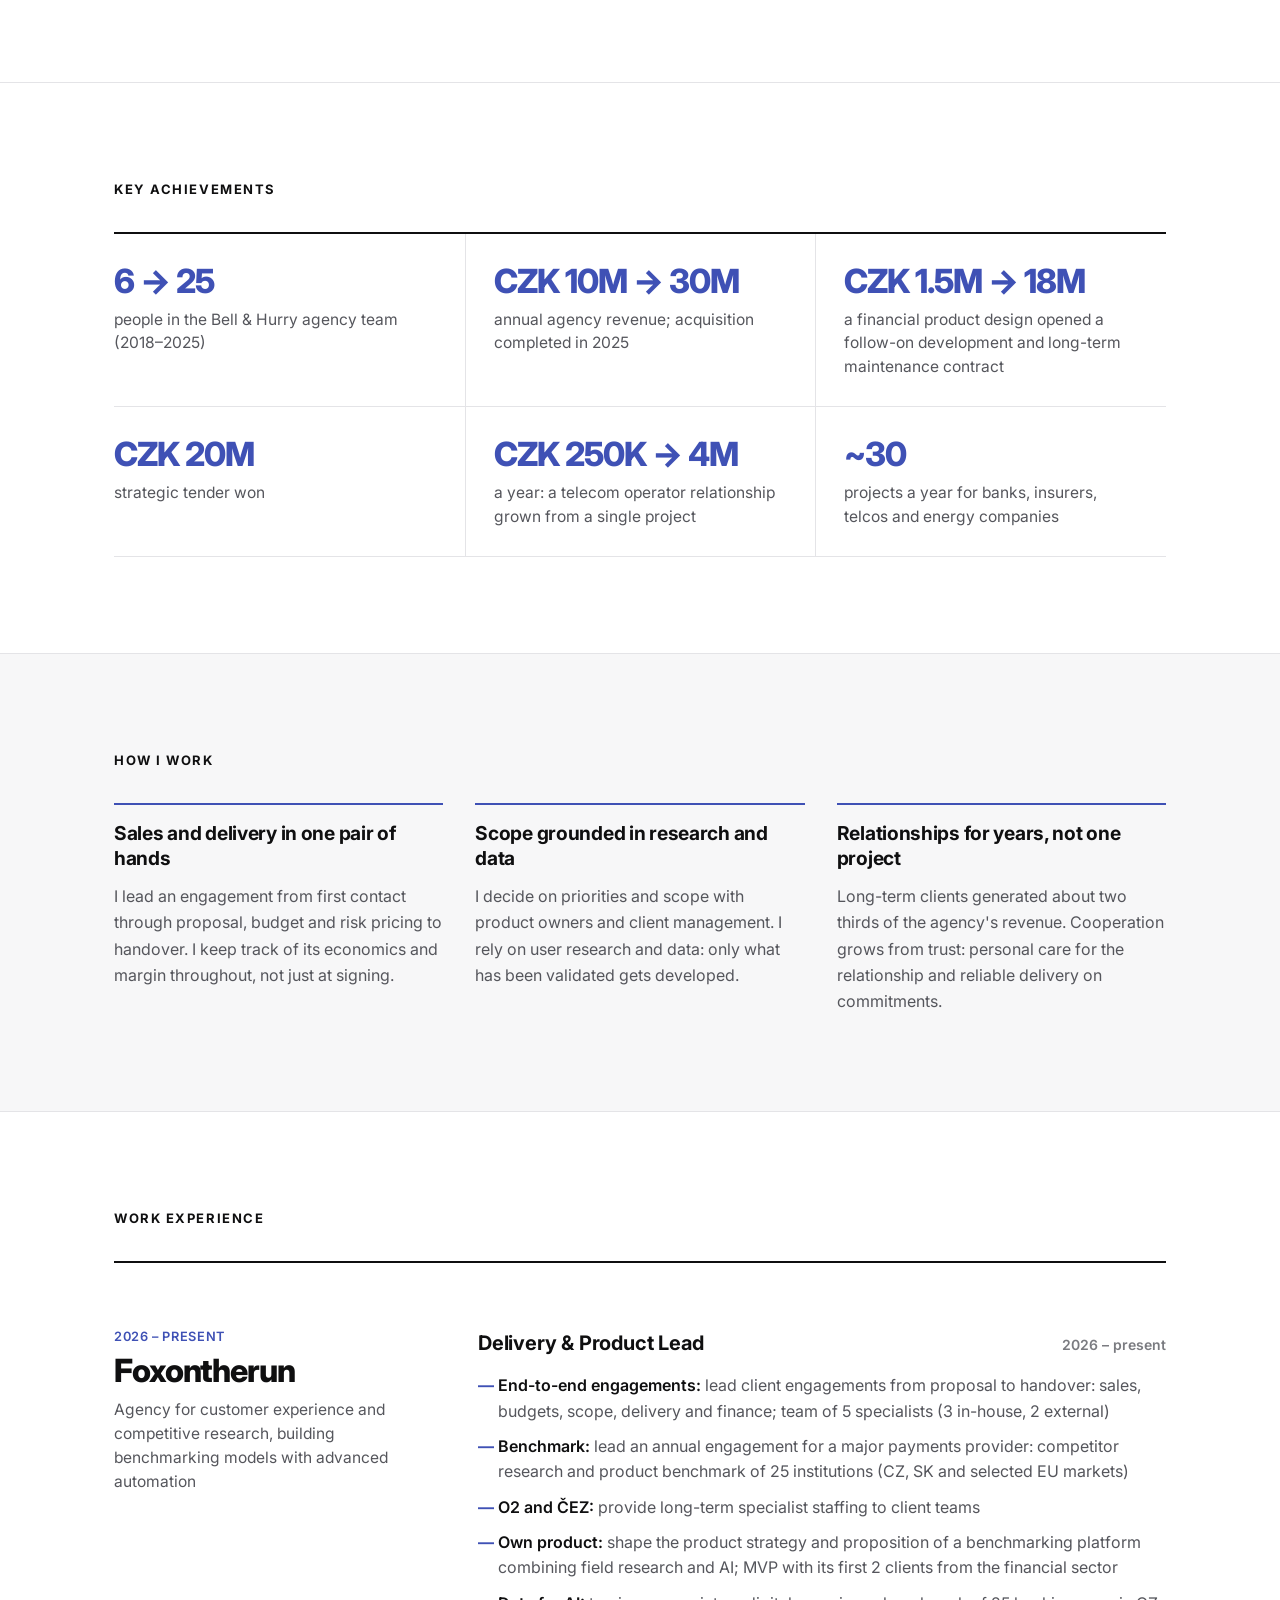
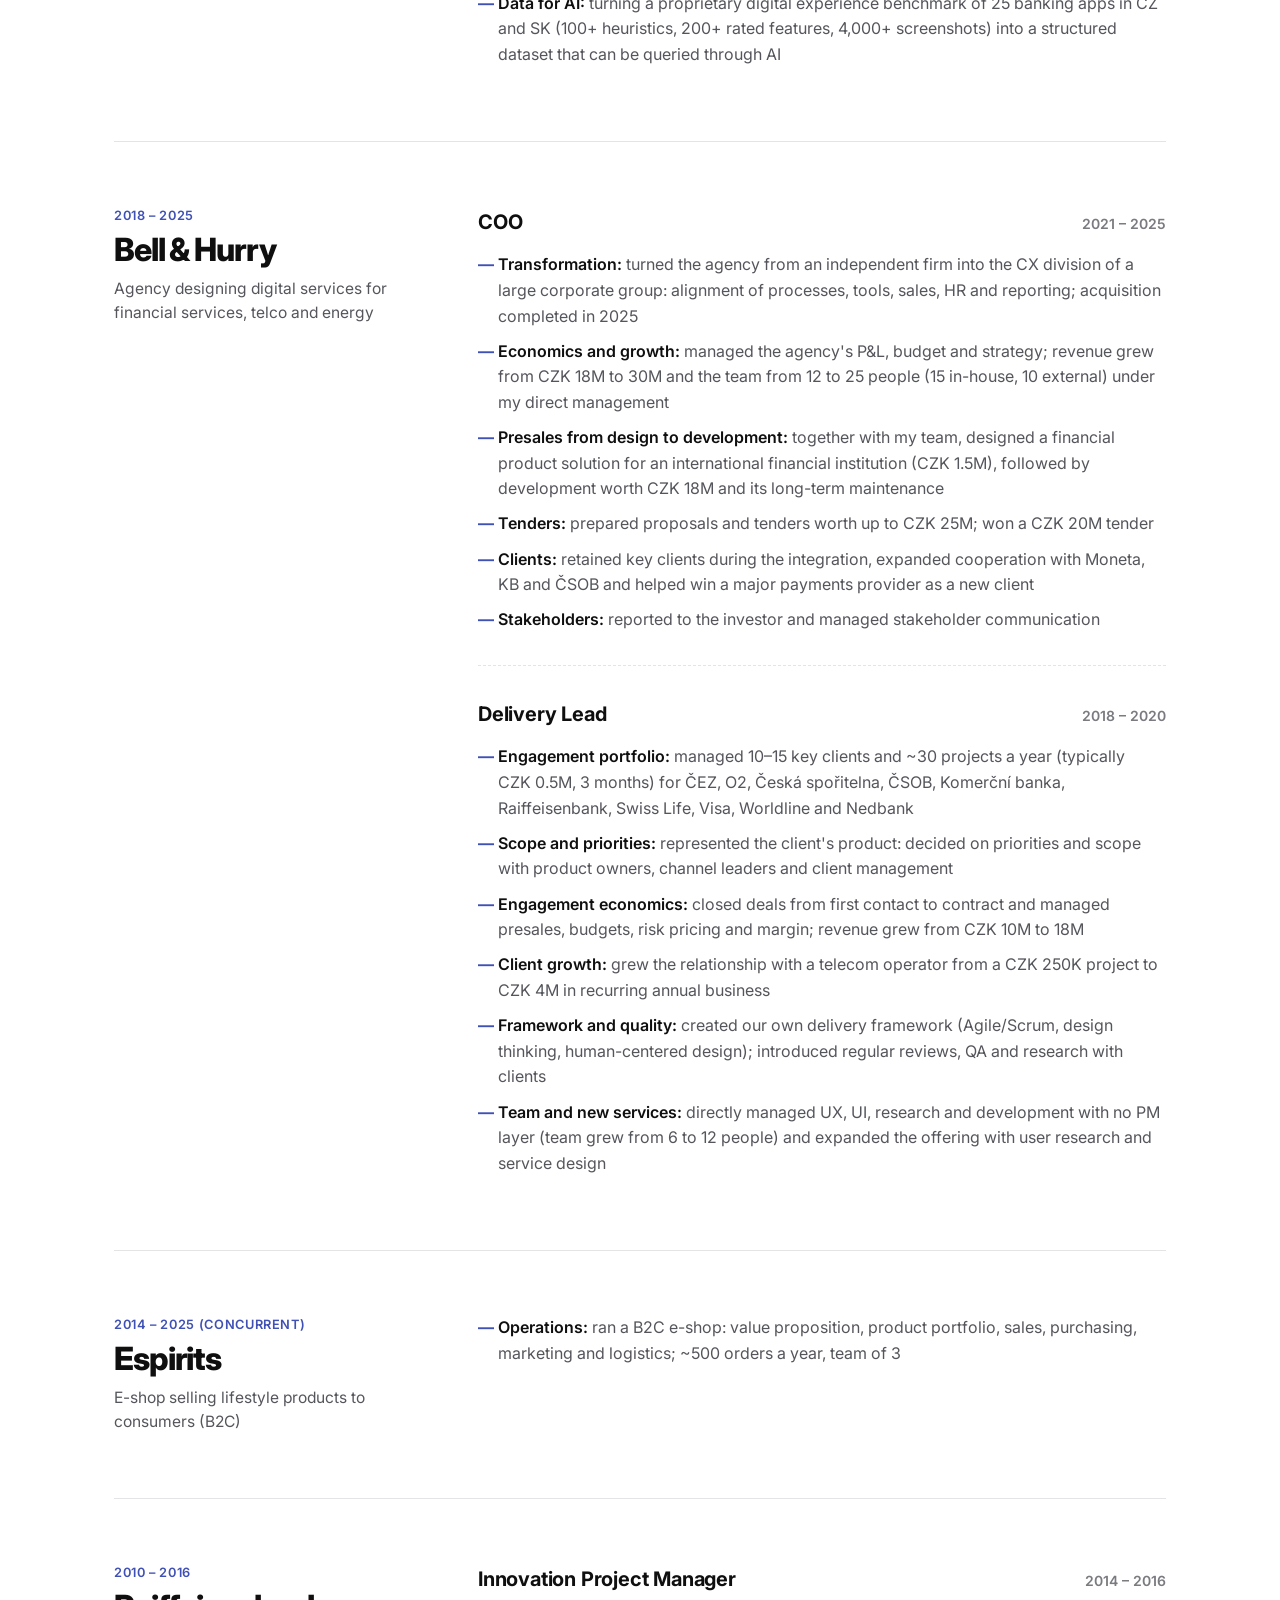
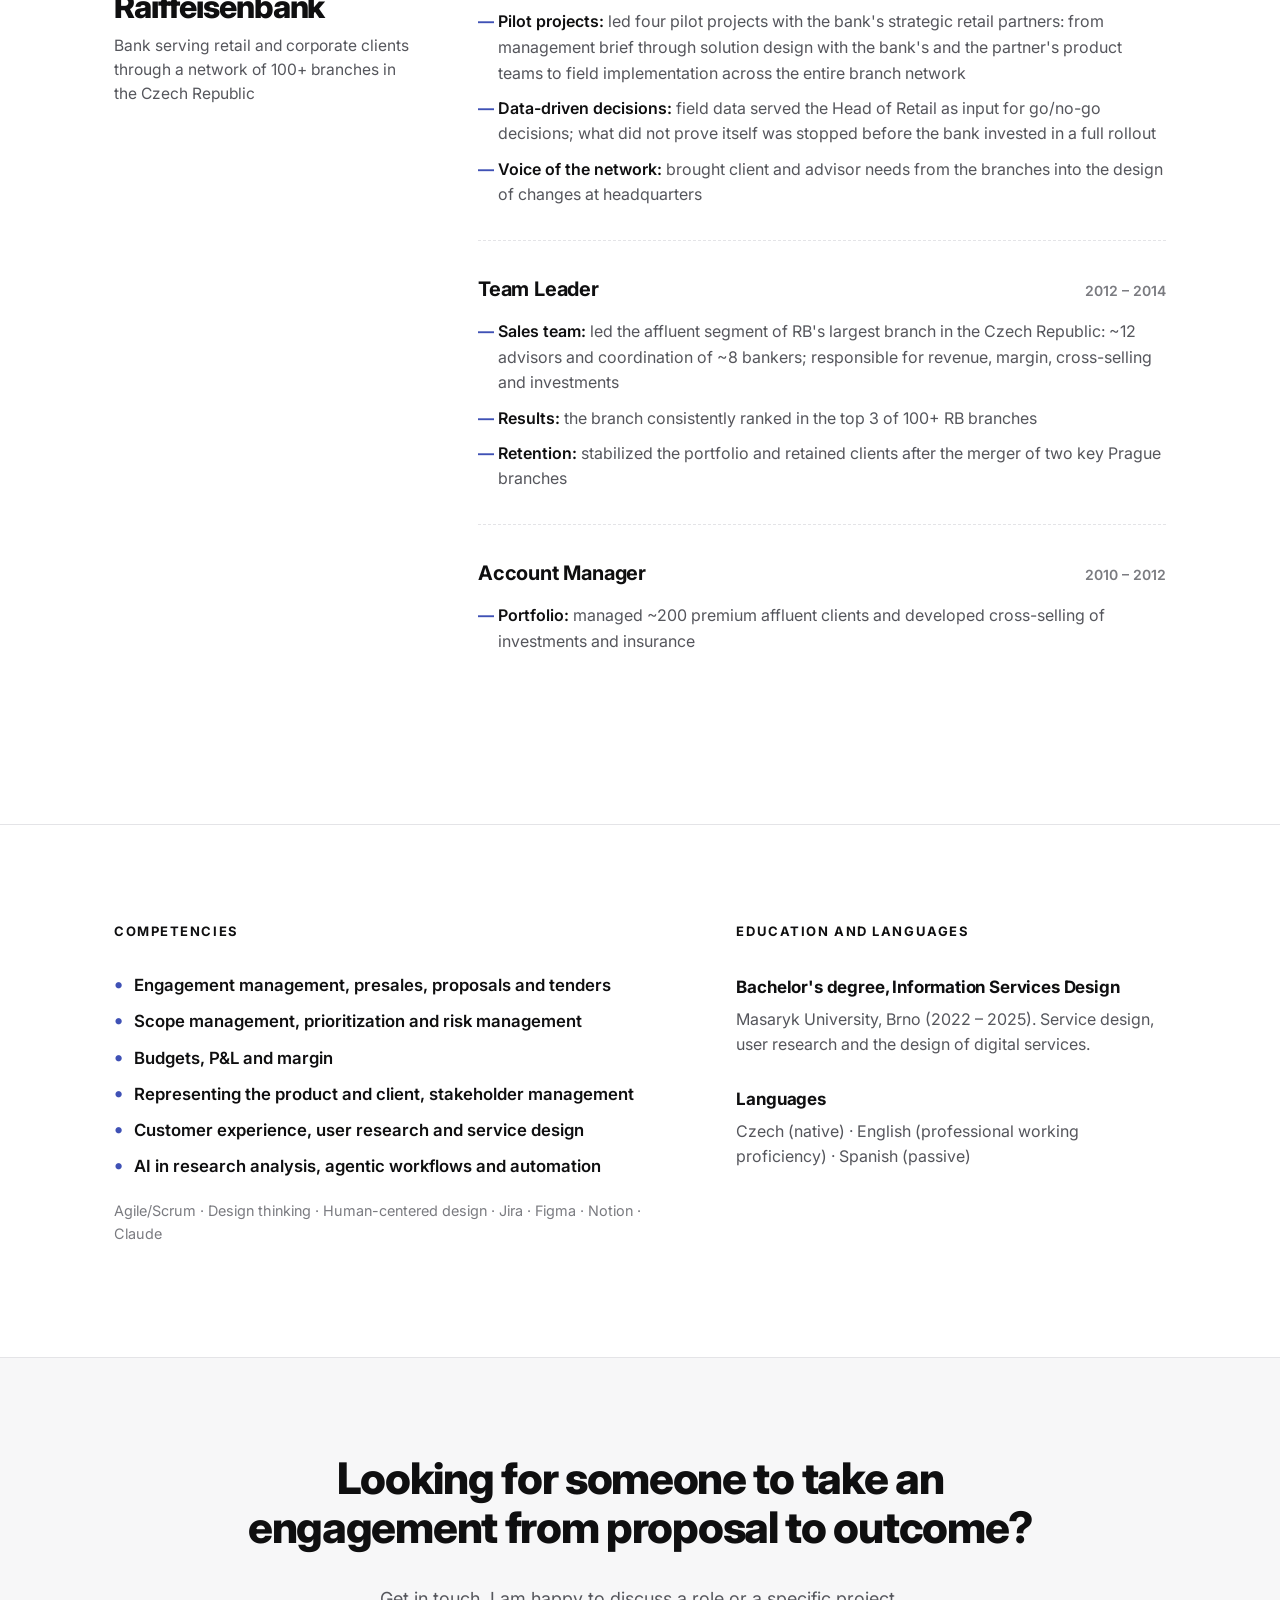
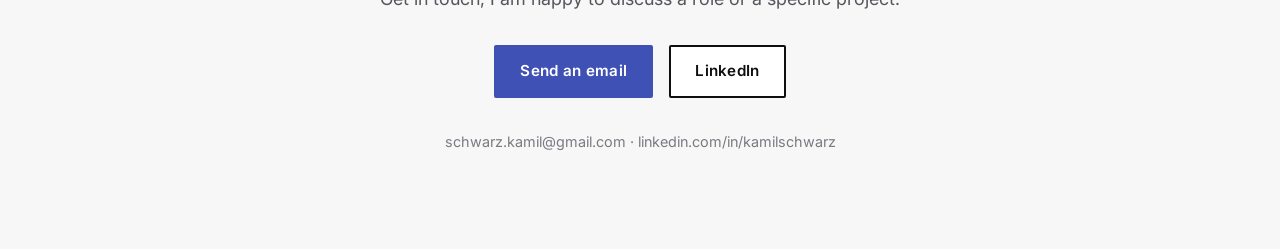
==== commit c55db0b9: "COO: transformation bullet first, no Trask mention Co-Authored-By: Claude Opus 5.5 <noreply@anthropi" ====
--- a/en.html
+++ b/en.html
@@ -187,8 +187,8 @@
                                 <span class="role-years">2021 – 2025</span>
                             </div>
                             <ul class="role-list">
+                                <li><strong>Transformation:</strong> turned the agency from an independent firm into the CX division of a large corporate group: alignment of processes, tools, sales, HR and reporting; acquisition completed in 2025</li>
                                 <li><strong>Economics and growth:</strong> managed the agency's P&amp;L, budget and strategy; revenue grew from CZK&nbsp;18M to 30M and the team from 12 to 25&nbsp;people (15 in-house, 10 external) under my direct management</li>
-                                <li><strong>Integration:</strong> led the integration into the Trask group: alignment of processes, tools, sales, HR and reporting; met the conditions for completing the acquisition in 2025</li>
                                 <li><strong>Presales from design to development:</strong> together with my team, designed a financial product solution for an international financial institution (CZK&nbsp;1.5M), followed by development worth CZK&nbsp;18M and its long-term maintenance</li>
                                 <li><strong>Tenders:</strong> prepared proposals and tenders worth up to CZK&nbsp;25M; won a CZK&nbsp;20M tender</li>
                                 <li><strong>Clients:</strong> retained key clients during the integration, expanded cooperation with Moneta, KB and ČSOB and helped win a major payments provider as a new client</li>
